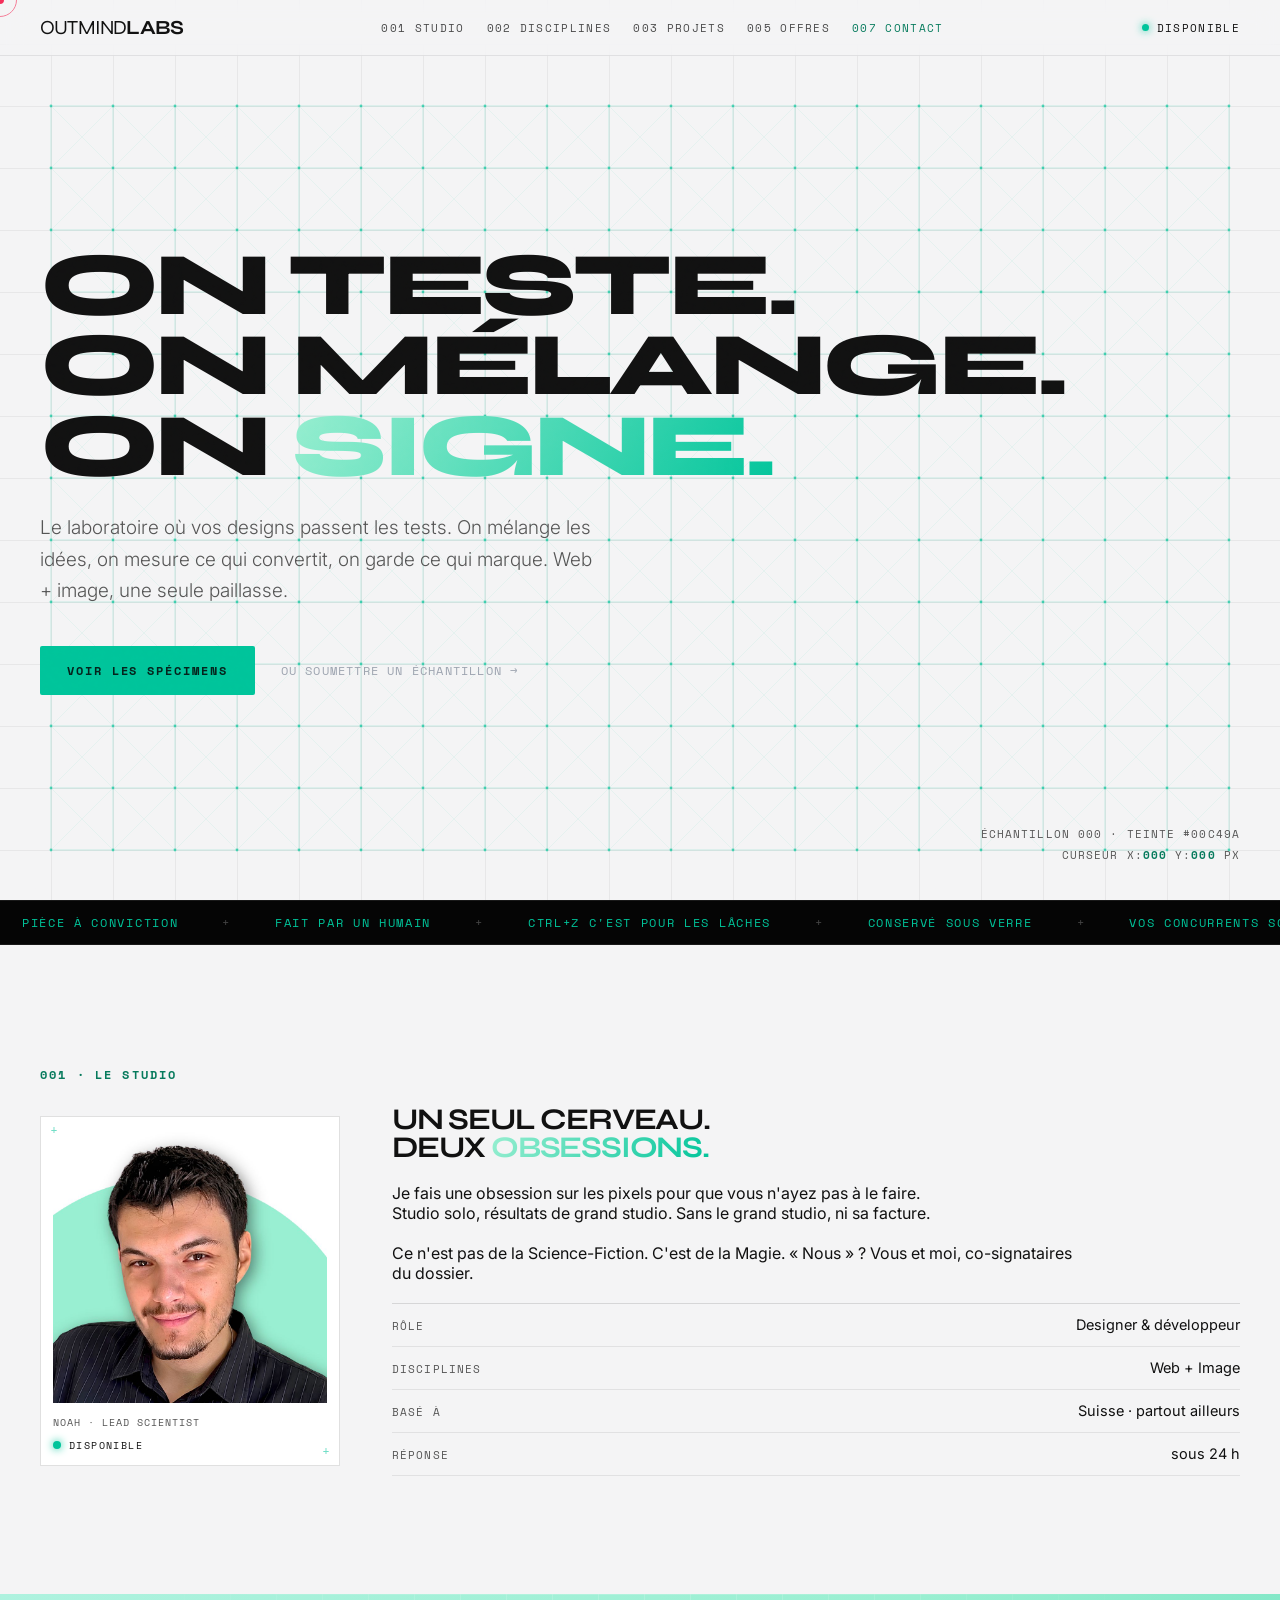
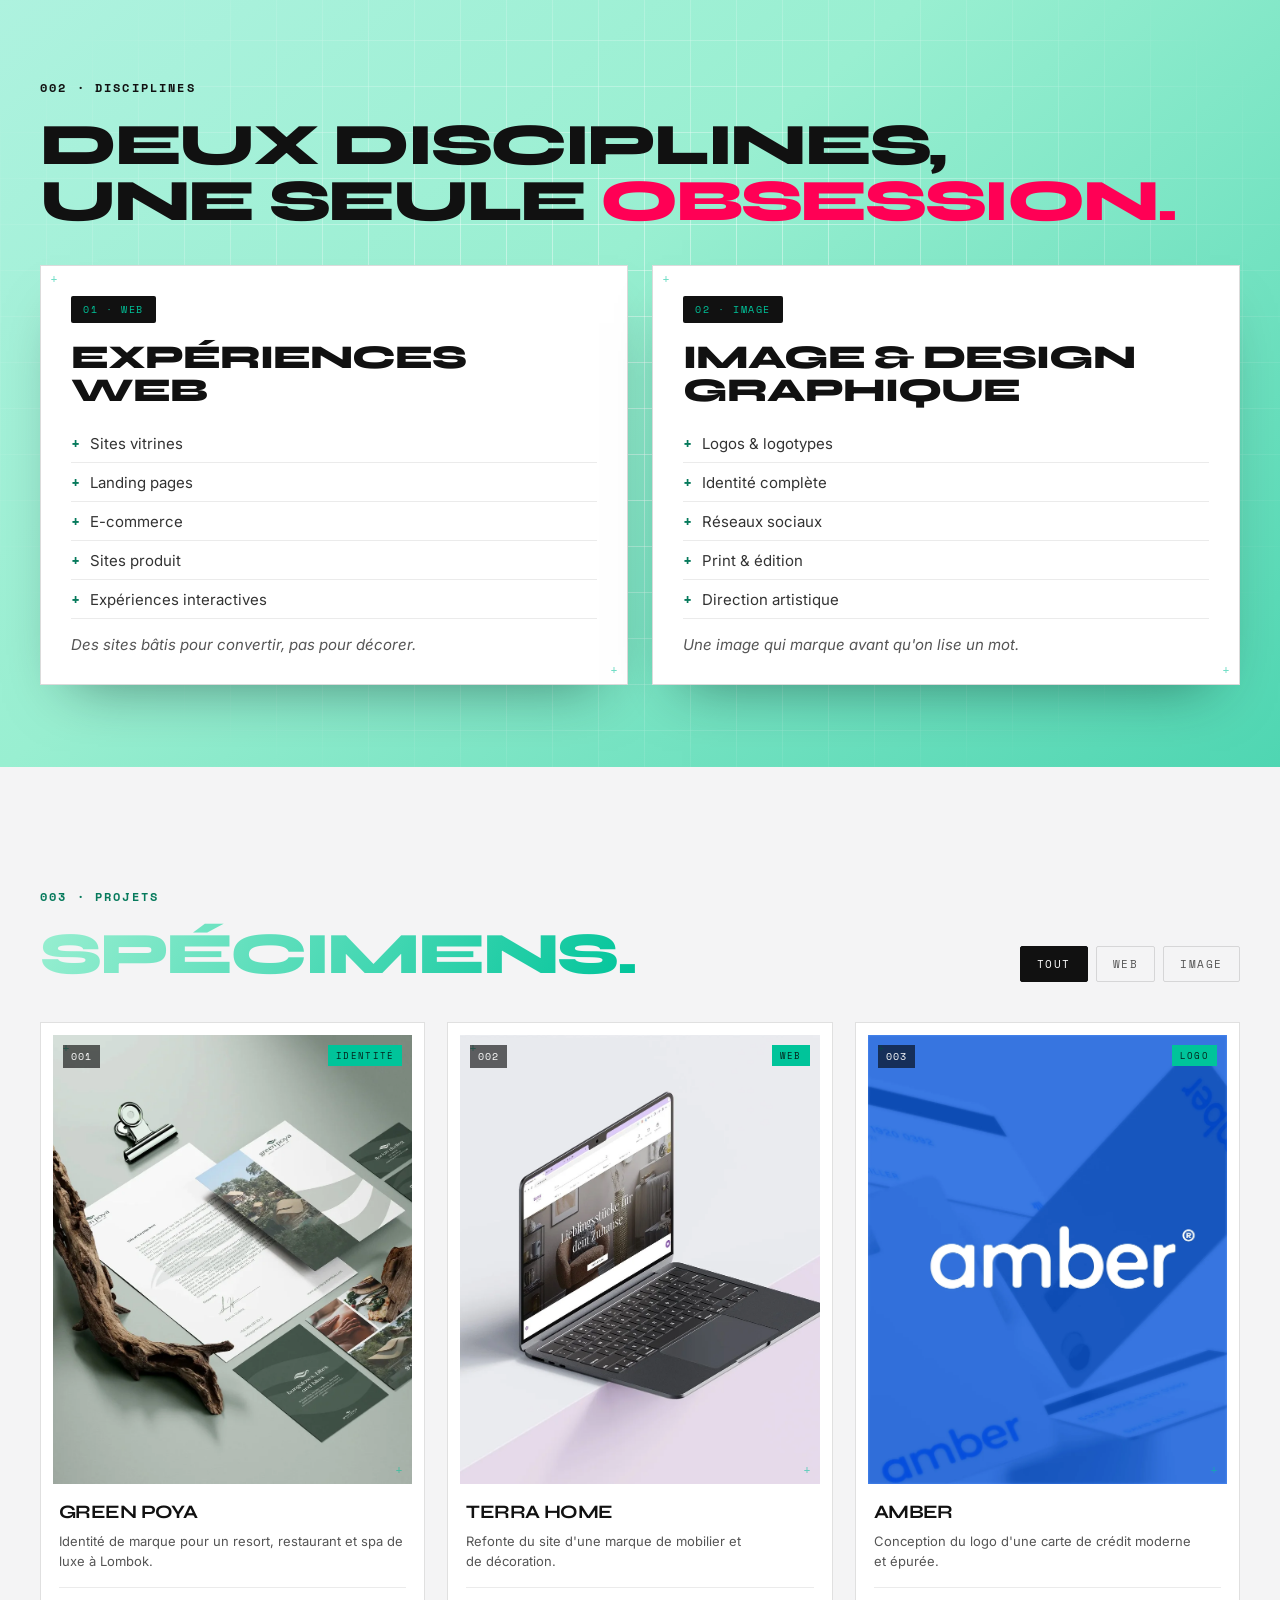
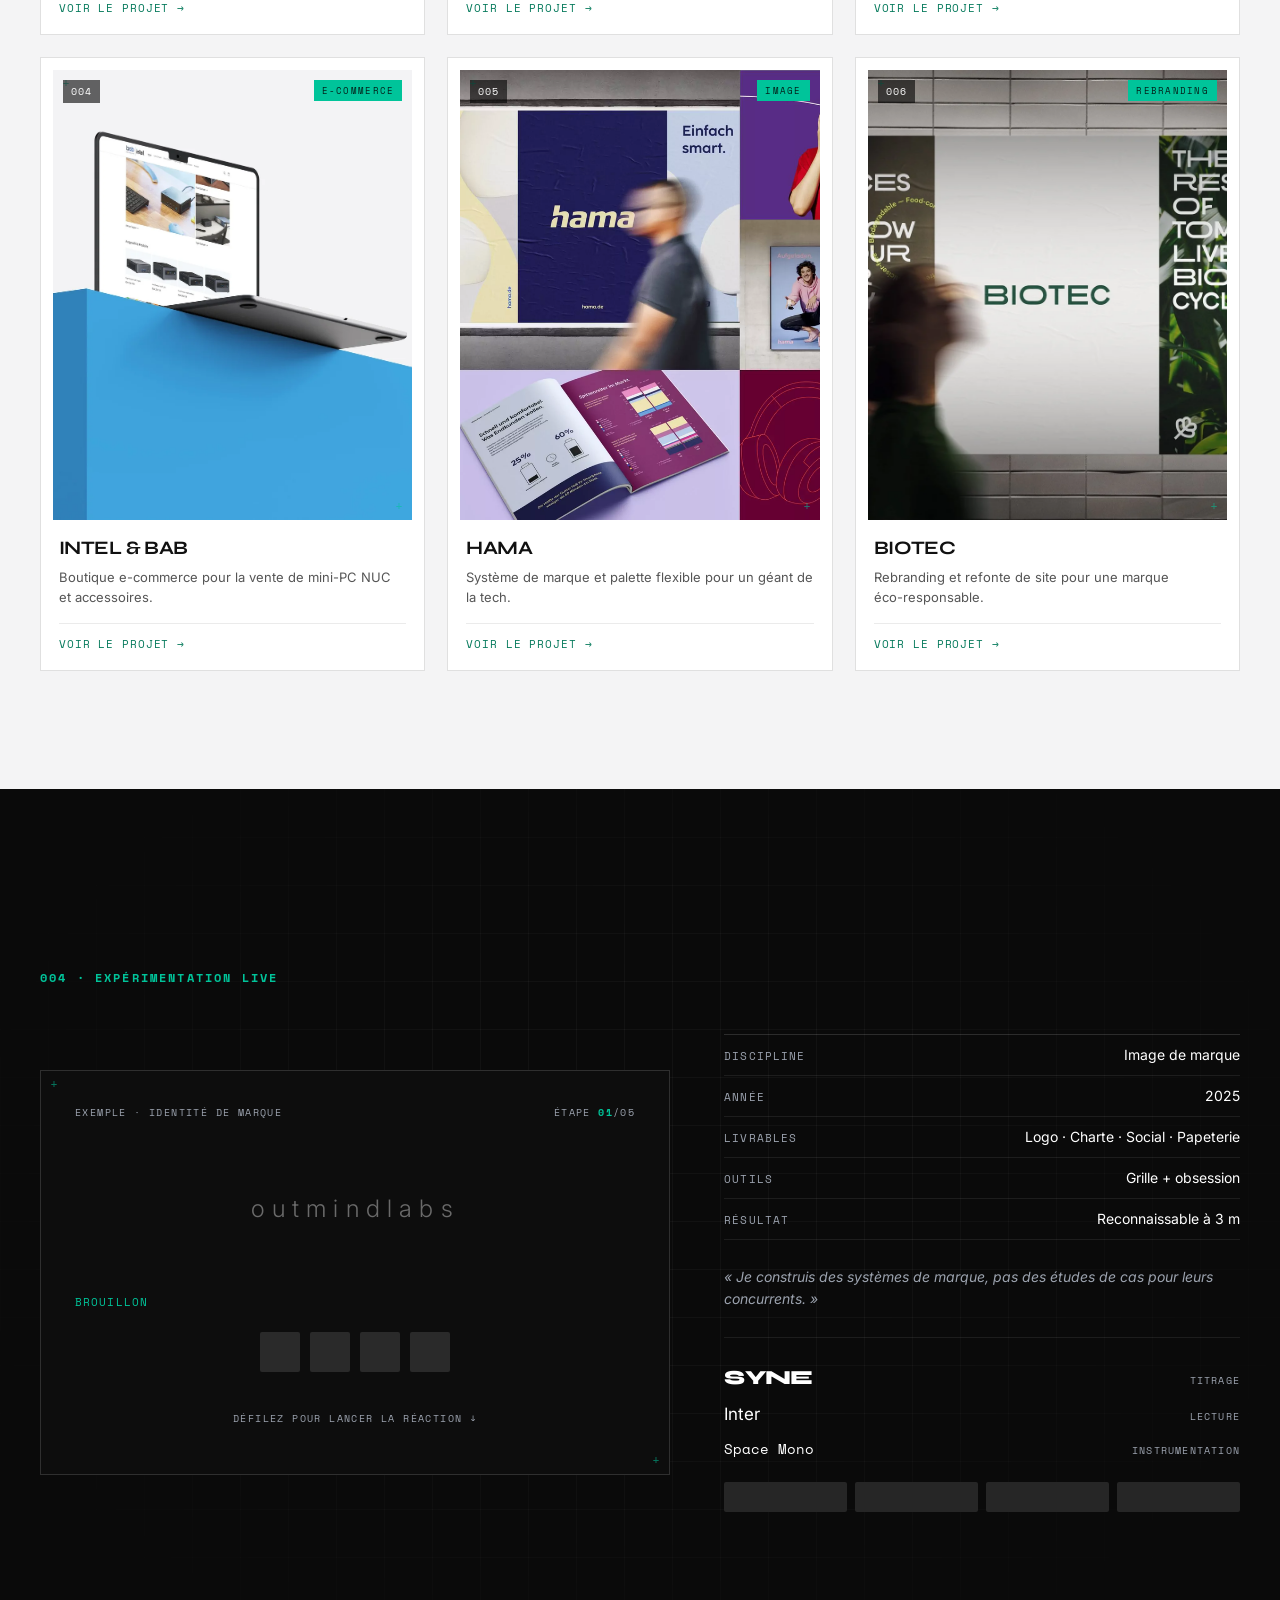
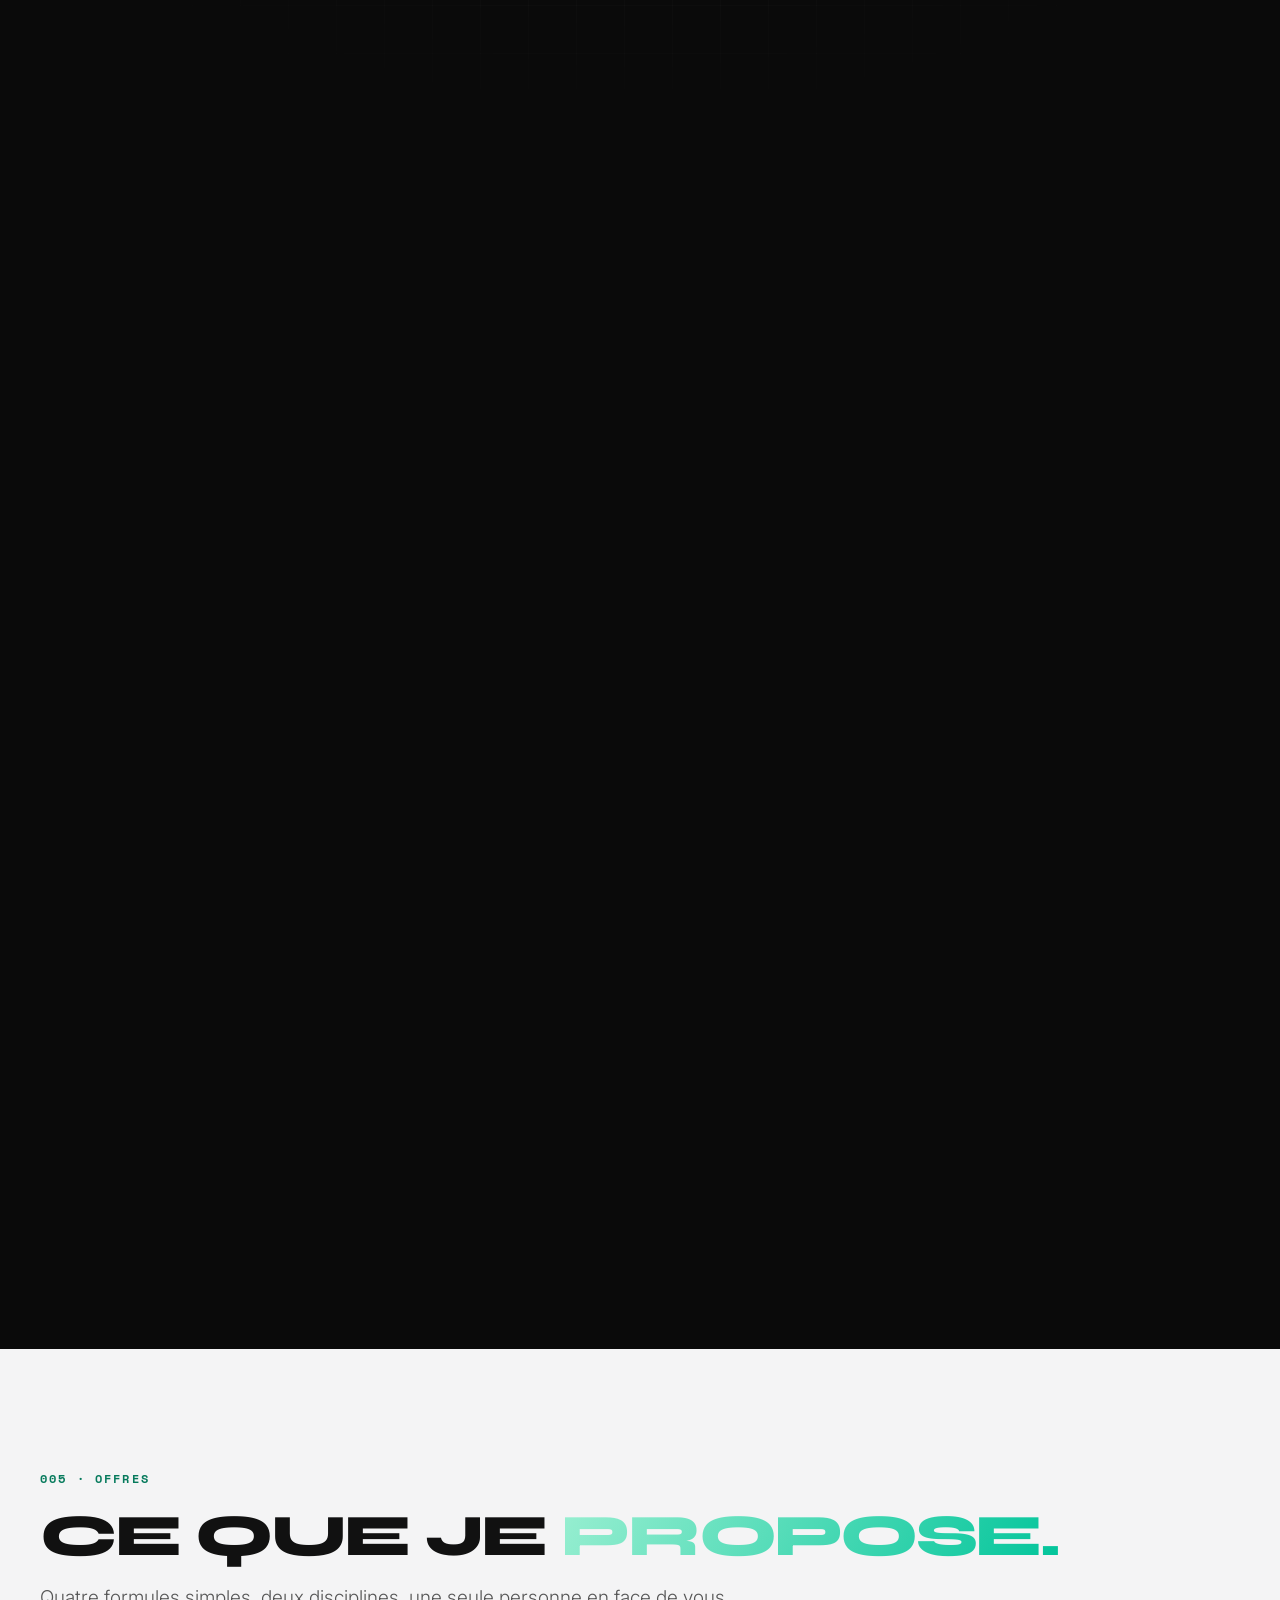
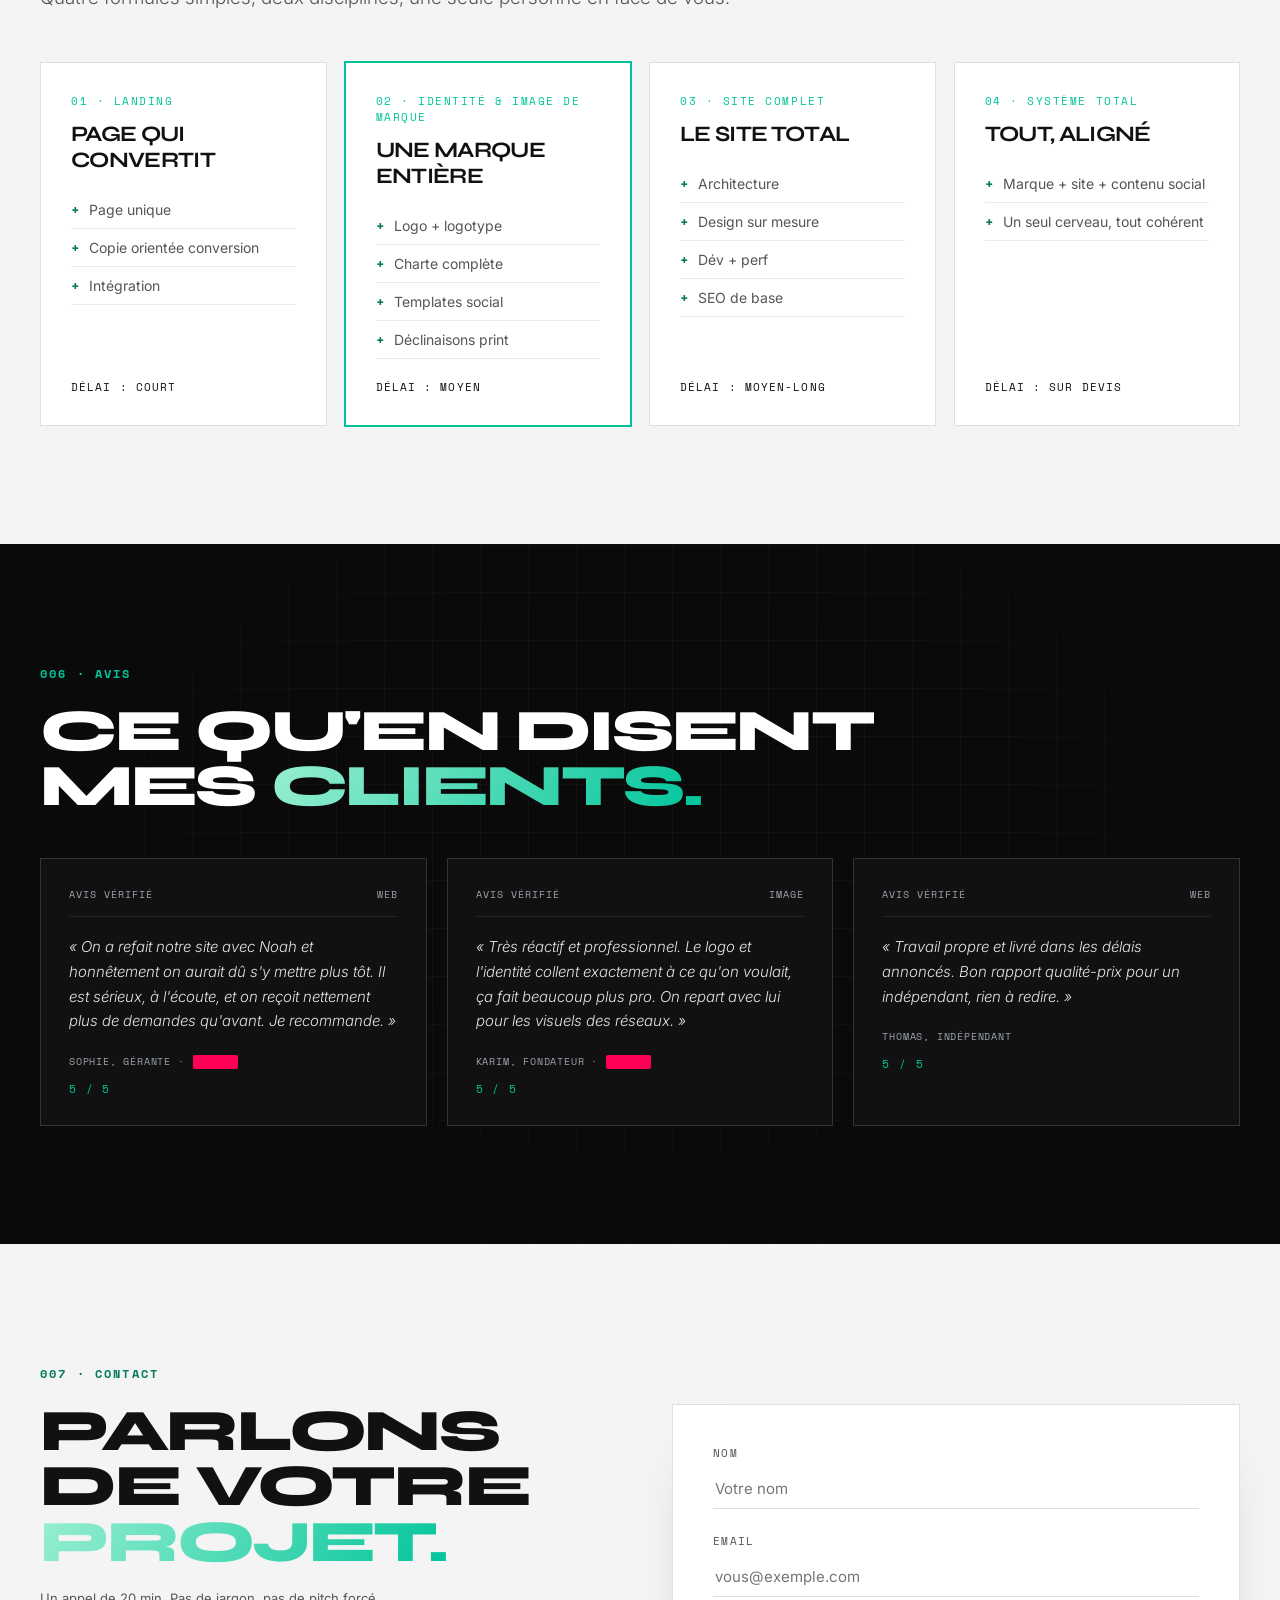
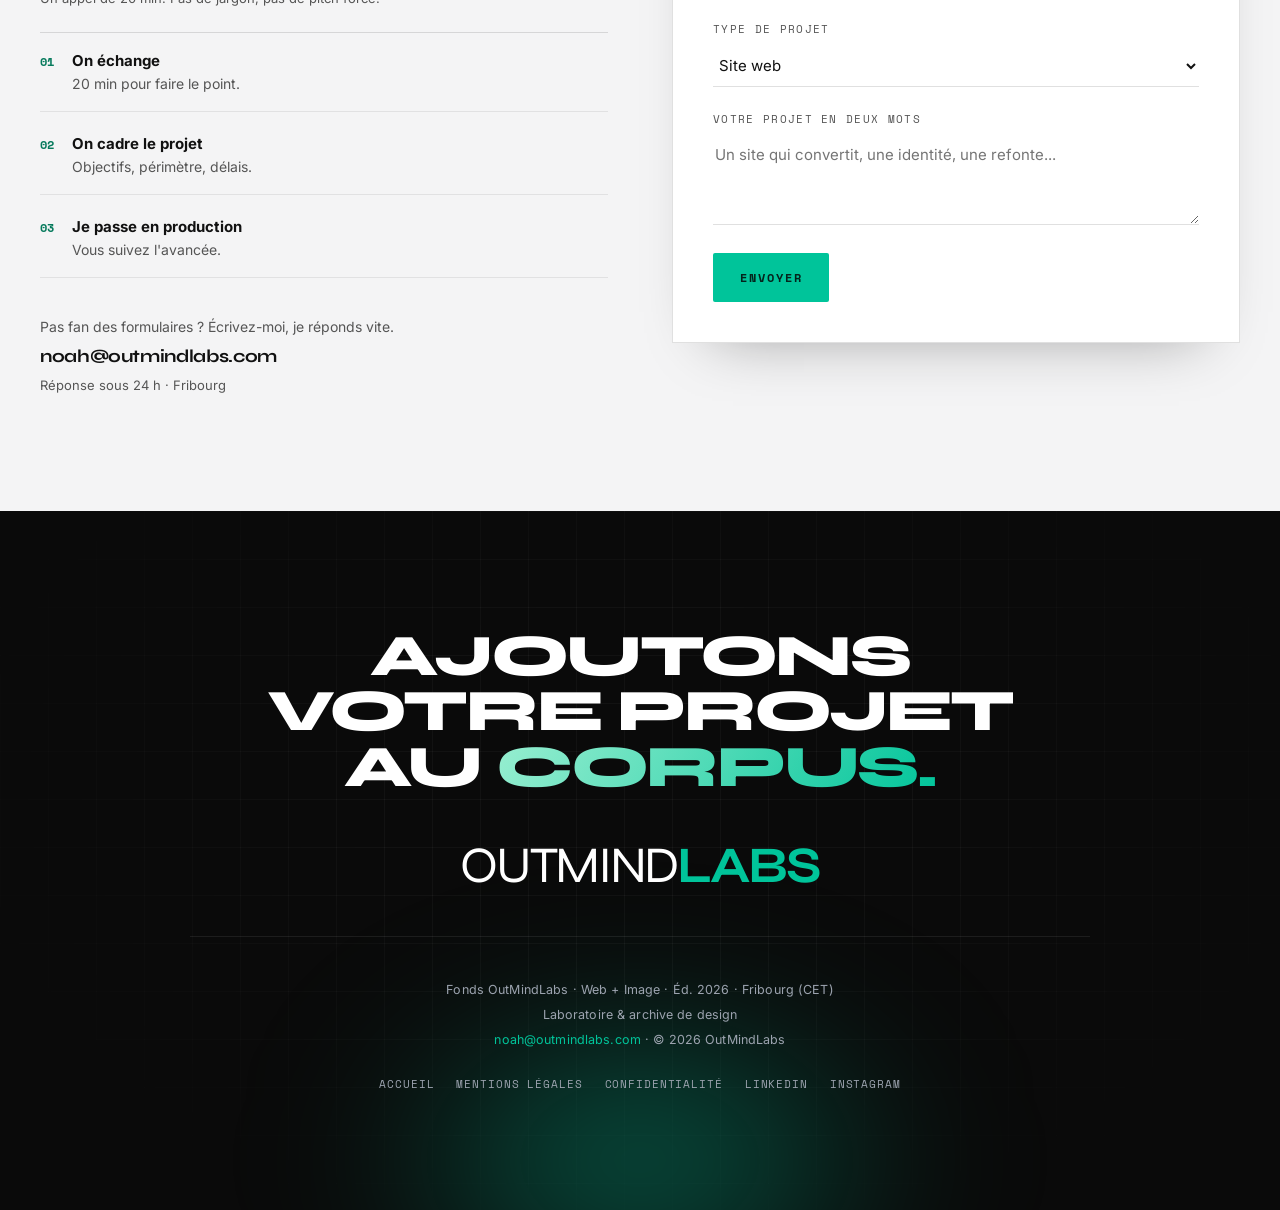
==== index.html @ 1e259574 "Copy tweaks: expandable disciplines, Lead Scientist, worldwide - Studio intro: line break before 'St" ====
<!DOCTYPE html>
<html lang="fr">
<head>
  <meta charset="UTF-8">
  <meta name="viewport" content="width=device-width, initial-scale=1.0">
  <title>OutMindLabs · Laboratoire &amp; Archive de Design</title>
  <meta name="description" content="OutMindLabs, laboratoire et archive de design. Un conservateur, deux disciplines : le web qui rapporte, l'image qui marque.">
  <link rel="icon" type="image/png" href="img/favicon.png">
  <link rel="stylesheet" href="css/style.css">
</head>
<body>

<div id="cur-dot"></div>
<div id="cur-ring"></div>

<!-- ═══ NAV ═══ -->
<nav class="nav nav--light" id="nav">
  <a href="#vitrine" class="nav-brand"><span>OUTMIND</span><b>LABS</b></a>
  <div class="nav-menu" id="navMenu">
    <a href="#conservateur">001 Studio</a>
    <a href="#classification">002 Disciplines</a>
    <a href="#collection">003 Projets</a>
    <a href="#prelevements">005 Offres</a>
    <a href="#demande">007 Contact</a>
  </div>
  <span class="nav-status"><span class="led"></span>Disponible</span>
  <button class="nav-toggle" id="navToggle" aria-label="Menu">Index</button>
</nav>

<!-- ═══ 000 · LA PAILLASSE / HERO ═══ -->
<header class="hero" id="vitrine" data-nav="light">
  <canvas id="mesh"></canvas>

  <div class="hero-inner">
    <h1 class="h-xl">
      <span class="line">ON TESTE.</span>
      <span class="line">ON MÉLANGE.</span>
      <span class="line">ON <span class="tg">SIGNE.</span></span>
    </h1>

    <p class="lead hero-sub">
      Le laboratoire où vos designs passent les tests. On mélange les idées, on mesure
      ce qui convertit, on garde ce qui marque. Web + image, une seule paillasse.
    </p>

    <div class="hero-cta">
      <a href="#collection" class="btn btn-solid">Voir les spécimens</a>
      <a href="#demande" class="link-ghost">ou soumettre un échantillon →</a>
    </div>
  </div>

  <div class="hero-readout" id="readout">
    ÉCHANTILLON 000 · TEINTE #00C49A<br>
    CURSEUR X:<b id="curx">000</b> Y:<b id="cury">000</b> PX
  </div>
</header>

<!-- ═══ SCELLÉ · label tape ═══ -->
<div class="scelle" data-nav="dark" aria-hidden="true">
  <div class="scelle-track" id="scelle">
    <!-- filled by JS (duplicated for seamless loop) -->
  </div>
</div>

<!-- ═══ 001 · LE CONSERVATEUR ═══ -->
<section class="section section--light" id="conservateur" data-nav="light">
  <div class="wrap">
    <span class="module reveal">001 · LE STUDIO</span>
    <div class="cons-grid">
      <div class="cons-photo corner reveal">
        <img loading="lazy" decoding="async" src="img/photo.jpg" onerror="this.onerror=null;this.src='https://media.licdn.com/dms/image/v2/D4E03AQHVdThLe8L96Q/profile-displayphoto-crop_800_800/B4EZ7VRCd4KAAI-/0/1781694475133?e=1784160000&v=beta&t=P5pzf5wjZxPUCnUIua4cOZd3Tu4Jrk9XcfYfxWUAHPQ'" alt="Noah, conservateur">
        <div class="cap">
          <span class="mono">Noah · Lead Scientist</span>
          <span class="status"><span class="led"></span>Disponible</span>
        </div>
      </div>
      <div class="cons-body reveal">
        <h2 class="h-md" style="margin-bottom:22px;">Un seul cerveau.<br>Deux <span class="tg">obsessions.</span></h2>
        <p>Je fais une obsession sur les pixels pour que vous n'ayez pas à le faire.<br>Studio solo, résultats de grand studio. Sans le grand studio, ni sa facture.</p>
        <p>Ce n'est pas de la Science-Fiction. C'est de la Magie. « Nous » ? Vous et moi, co-signataires du dossier.</p>
        <ul class="field-list">
          <li><span>Rôle</span><span>Designer &amp; développeur</span></li>
          <li><span>Disciplines</span><span>Web + Image</span></li>
          <li><span>Basé à</span><span>Suisse · partout ailleurs</span></li>
          <li><span>Réponse</span><span>sous 24 h</span></li>
        </ul>
      </div>
    </div>
  </div>
</section>

<!-- ═══ 002 · CLASSIFICATION ═══ -->
<section class="section section--mint" id="classification" data-nav="mint">
  <div class="wrap">
    <div class="class-head reveal">
      <span class="module">002 · DISCIPLINES</span>
      <h2 class="h-lg">Deux disciplines,<br>une seule <span class="hp">obsession.</span></h2>
    </div>
    <div class="class-grid reveal">
      <div class="discipline corner">
        <span class="tag">01 · Web</span>
        <h3>Expériences Web</h3>
        <ul class="taxo">
          <li><details><summary>Sites vitrines</summary><p>Un site clair qui présente votre activité et inspire confiance.</p></details></li>
          <li><details><summary>Landing pages</summary><p>Une page unique, pensée pour une offre et une seule action.</p></details></li>
          <li><details><summary>E-commerce</summary><p>Une boutique simple à gérer, faite pour vendre.</p></details></li>
          <li><details><summary>Sites produit</summary><p>Une page qui met un produit en valeur et donne envie.</p></details></li>
          <li><details><summary>Expériences interactives</summary><p>Des animations qui rendent le site vivant et mémorable.</p></details></li>
        </ul>
        <p class="one">Des sites bâtis pour convertir, pas pour décorer.</p>
      </div>
      <div class="discipline corner">
        <span class="tag">02 · Image</span>
        <h3>Image &amp; Design Graphique</h3>
        <ul class="taxo">
          <li><details><summary>Logos &amp; logotypes</summary><p>Un logo simple et mémorable, décliné partout.</p></details></li>
          <li><details><summary>Identité complète</summary><p>Couleurs, typographies et règles pour une marque cohérente.</p></details></li>
          <li><details><summary>Réseaux sociaux</summary><p>Des visuels prêts à publier, fidèles à votre image.</p></details></li>
          <li><details><summary>Print &amp; édition</summary><p>Cartes, brochures et supports imprimés soignés.</p></details></li>
          <li><details><summary>Direction artistique</summary><p>Une direction visuelle claire pour guider tous vos projets.</p></details></li>
        </ul>
        <p class="one">Une image qui marque avant qu'on lise un mot.</p>
      </div>
    </div>
  </div>
</section>

<!-- ═══ 003 · LA COLLECTION ═══ -->
<section class="section section--light" id="collection" data-nav="light">
  <div class="wrap">
    <div class="coll-top">
      <div class="reveal">
        <span class="module">003 · PROJETS</span>
        <h2 class="h-lg"><span class="tg">Spécimens.</span></h2>
      </div>
      <div class="filters reveal" id="filters">
        <button class="filter active" data-filter="all">Tout</button>
        <button class="filter" data-filter="web">Web</button>
        <button class="filter" data-filter="image">Image</button>
      </div>
    </div>

    <div class="spec-grid" id="specGrid">
      <article class="spec reveal" data-discipline="image">
        <a class="spec-link" href="projet/green-poya.html">
          <div class="spec-img corner">
            <img loading="lazy" decoding="async" src="img/projects/green-poya/5.webp" alt="Green Poya">
            <span class="spec-idx">001</span><span class="spec-tag">Identité</span>
          </div>
          <div class="spec-body">
            <h3>Green Poya</h3>
            <p class="spec-find">Identité de marque pour un resort, restaurant et spa de luxe à Lombok.</p>
            <div class="spec-more">Voir le projet →</div>
          </div>
        </a>
      </article>

      <article class="spec reveal" data-discipline="web">
        <a class="spec-link" href="projet/terra-home.html">
          <div class="spec-img corner">
            <img loading="lazy" decoding="async" src="img/projects/terra-home/1.webp" alt="Terra Home & Living">
            <span class="spec-idx">002</span><span class="spec-tag">Web</span>
          </div>
          <div class="spec-body">
            <h3>Terra Home</h3>
            <p class="spec-find">Refonte du site d'une marque de mobilier et de décoration.</p>
            <div class="spec-more">Voir le projet →</div>
          </div>
        </a>
      </article>

      <article class="spec reveal" data-discipline="image">
        <a class="spec-link" href="projet/amber.html">
          <div class="spec-img corner">
            <img loading="lazy" decoding="async" src="img/projects/amber/1.webp" alt="Amber">
            <span class="spec-idx">003</span><span class="spec-tag">Logo</span>
          </div>
          <div class="spec-body">
            <h3>Amber</h3>
            <p class="spec-find">Conception du logo d'une carte de crédit moderne et épurée.</p>
            <div class="spec-more">Voir le projet →</div>
          </div>
        </a>
      </article>

      <article class="spec reveal" data-discipline="web">
        <a class="spec-link" href="projet/intel.html">
          <div class="spec-img corner">
            <img loading="lazy" decoding="async" src="img/projects/intel/1.webp" alt="Intel & BAB Distribution">
            <span class="spec-idx">004</span><span class="spec-tag">E-commerce</span>
          </div>
          <div class="spec-body">
            <h3>Intel & BAB</h3>
            <p class="spec-find">Boutique e-commerce pour la vente de mini-PC NUC et accessoires.</p>
            <div class="spec-more">Voir le projet →</div>
          </div>
        </a>
      </article>

      <article class="spec reveal" data-discipline="image">
        <a class="spec-link" href="projet/hama.html">
          <div class="spec-img corner">
            <img loading="lazy" decoding="async" src="img/projects/hama/1.webp" alt="Hama">
            <span class="spec-idx">005</span><span class="spec-tag">Image</span>
          </div>
          <div class="spec-body">
            <h3>Hama</h3>
            <p class="spec-find">Système de marque et palette flexible pour un géant de la tech.</p>
            <div class="spec-more">Voir le projet →</div>
          </div>
        </a>
      </article>

      <article class="spec reveal" data-discipline="both">
        <a class="spec-link" href="projet/biotec.html">
          <div class="spec-img corner">
            <img loading="lazy" decoding="async" src="img/projects/biotec/1.webp" alt="Biotec">
            <span class="spec-idx">006</span><span class="spec-tag">Rebranding</span>
          </div>
          <div class="spec-body">
            <h3>Biotec</h3>
            <p class="spec-find">Rebranding et refonte de site pour une marque éco-responsable.</p>
            <div class="spec-more">Voir le projet →</div>
          </div>
        </a>
      </article>
    </div>
  </div>
</section>

<!-- ═══ 004 · FICHE TECHNIQUE ═══ -->
<section class="section section--dark fiche" id="fiche" data-nav="dark">
 <div class="fiche-scroll" id="ficheScroll">
  <div class="fiche-sticky">
   <div class="wrap">
    <span class="module">004 · EXPÉRIMENTATION LIVE</span>
    <div class="fiche-grid" data-step="0">
      <div class="reaction corner" id="reaction">
        <div class="rtop">
          <span class="rlabel">Exemple · identité de marque</span>
          <span class="rprog">Étape <b id="rstep">01</b>/05</span>
        </div>
        <div class="reaction-stage">
          <div class="grid-underlay" aria-hidden="true"></div>
          <div class="r-word"><span class="wa">OUTMIND</span><span class="wb">LABS</span></div>
        </div>
        <div class="r-stamp" aria-hidden="true">SIGNÉ</div>
        <div class="rlogline" id="rlog">Brouillon</div>
        <div class="swatches">
          <span class="sw" style="--sw:#00c49a"></span>
          <span class="sw" style="--sw:#99EFD1"></span>
          <span class="sw" style="--sw:#111111"></span>
          <span class="sw" style="--sw:#ff0055"></span>
        </div>
        <div class="rfoot">
          <span class="rhint">défilez pour lancer la réaction ↓</span>
          <button class="btn btn-outline" id="reactBtn">Relancer la réaction</button>
        </div>
      </div>

      <div class="fiche-meta">
        <ul class="metatable">
          <li><span>Discipline</span><span>Image de marque</span></li>
          <li><span>Année</span><span>2025</span></li>
          <li><span>Livrables</span><span>Logo · Charte · Social · Papeterie</span></li>
          <li><span>Outils</span><span>Grille + obsession</span></li>
          <li><span>Résultat</span><span>Reconnaissable à 3 m</span></li>
        </ul>
        <p class="fiche-note">« Je construis des systèmes de marque, pas des études de cas pour leurs concurrents. »</p>
        <div class="typekit">
          <div class="row"><span class="name k1">Syne</span><span class="tag">Titrage</span></div>
          <div class="row"><span class="name k2">Inter</span><span class="tag">Lecture</span></div>
          <div class="row"><span class="name k3">Space Mono</span><span class="tag">Instrumentation</span></div>
          <div class="palette">
            <span class="chip" style="--cc:#00c49a;--ct:#04231c">#00C49A</span>
            <span class="chip" style="--cc:#99EFD1;--ct:#04231c">#99EFD1</span>
            <span class="chip" style="--cc:#111;--ct:#fff">#111111</span>
            <span class="chip" style="--cc:#ff0055;--ct:#fff">#FF0055</span>
          </div>
        </div>
      </div>
    </div>
   </div>
  </div>
 </div>
</section>

<!-- ═══ 005 · PRÉLÈVEMENTS ═══ -->
<section class="section section--light" id="prelevements" data-nav="light">
  <div class="wrap">
    <div class="assay-intro reveal">
      <span class="module">005 · OFFRES</span>
      <h2 class="h-lg">Ce que je <span class="tg">propose.</span></h2>
      <p class="lead" style="margin-top:18px;">Quatre formules simples, deux disciplines, une seule personne en face de vous.</p>
    </div>
    <div class="assay-grid">
      <div class="assay reveal">
        <span class="code">01 · Landing</span>
        <h3>Page qui convertit</h3>
        <ul>
          <li>Page unique</li>
          <li>Copie orientée conversion</li>
          <li>Intégration</li>
        </ul>
        <span class="delai">Délai : court</span>
      </div>
      <div class="assay feature reveal">
        <span class="code">02 · Identité &amp; Image de Marque</span>
        <h3>Une marque entière</h3>
        <ul>
          <li>Logo + logotype</li>
          <li>Charte complète</li>
          <li>Templates social</li>
          <li>Déclinaisons print</li>
        </ul>
        <span class="delai">Délai : moyen</span>
      </div>
      <div class="assay reveal">
        <span class="code">03 · Site Complet</span>
        <h3>Le site total</h3>
        <ul>
          <li>Architecture</li>
          <li>Design sur mesure</li>
          <li>Dév + perf</li>
          <li>SEO de base</li>
        </ul>
        <span class="delai">Délai : moyen-long</span>
      </div>
      <div class="assay reveal">
        <span class="code">04 · Système Total</span>
        <h3>Tout, aligné</h3>
        <ul>
          <li>Marque + site + contenu social</li>
          <li>Un seul cerveau, tout cohérent</li>
        </ul>
        <span class="delai">Délai : sur devis</span>
      </div>
    </div>
  </div>
</section>

<!-- ═══ 006 · RAPPORTS ═══ -->
<section class="section section--dark" id="rapports" data-nav="dark">
  <div class="wrap">
    <span class="module reveal">006 · AVIS</span>
    <h2 class="h-lg reveal" style="color:#fff;margin-bottom:44px;">Ce qu'en disent<br>mes <span class="tg">clients.</span></h2>
    <div class="rap-grid">
      <div class="rap reveal">
        <div class="rhead"><span>Avis vérifié</span><span>Web</span></div>
        <p class="quote">« On a refait notre site avec Noah et honnêtement on aurait dû s'y mettre plus tôt. Il est sérieux, à l'écoute, et on reçoit nettement plus de demandes qu'avant. Je recommande. »</p>
        <div class="attrib">Sophie, gérante · <span class="redact" aria-label="rédigé">█████</span></div>
        <div class="reading">5 / 5</div>
      </div>
      <div class="rap reveal">
        <div class="rhead"><span>Avis vérifié</span><span>Image</span></div>
        <p class="quote">« Très réactif et professionnel. Le logo et l'identité collent exactement à ce qu'on voulait, ça fait beaucoup plus pro. On repart avec lui pour les visuels des réseaux. »</p>
        <div class="attrib">Karim, fondateur · <span class="redact" aria-label="rédigé">█████</span></div>
        <div class="reading">5 / 5</div>
      </div>
      <div class="rap reveal">
        <div class="rhead"><span>Avis vérifié</span><span>Web</span></div>
        <p class="quote">« Travail propre et livré dans les délais annoncés. Bon rapport qualité-prix pour un indépendant, rien à redire. »</p>
        <div class="attrib">Thomas, indépendant</div>
        <div class="reading">5 / 5</div>
      </div>
    </div>
  </div>
</section>

<!-- ═══ 007 · DEMANDE D'ACCÈS ═══ -->
<section class="section section--light" id="demande" data-nav="light">
  <div class="wrap">
    <span class="module reveal">007 · CONTACT</span>
    <div class="acc-grid">
      <!-- Left: the pitch + how it works + direct contact -->
      <div class="acc-info reveal">
        <h2 class="h-lg">Parlons de votre <span class="tg">projet.</span></h2>
        <p class="acc-note">Un appel de 20 min. Pas de jargon, pas de pitch forcé.</p>
        <div class="acc-steps">
          <div class="acc-step"><span class="n">01</span><div><b>On échange</b><span>20 min pour faire le point.</span></div></div>
          <div class="acc-step"><span class="n">02</span><div><b>On cadre le projet</b><span>Objectifs, périmètre, délais.</span></div></div>
          <div class="acc-step"><span class="n">03</span><div><b>Je passe en production</b><span>Vous suivez l'avancée.</span></div></div>
        </div>
        <div class="acc-direct">
          <p>Pas fan des formulaires ? Écrivez-moi, je réponds vite.</p>
          <a href="mailto:noah@outmindlabs.com">noah@outmindlabs.com</a>
          <div class="mono">Réponse sous 24 h · Fribourg</div>
        </div>
      </div>

      <!-- Right: the form -->
      <div class="acc-form reveal" id="formWrap">
        <form id="accForm" novalidate>
          <input type="hidden" name="access_key" value="c6e4d440-4518-4df8-a43c-ace8539ee20b">
          <input type="hidden" name="subject" value="Nouveau message via outmindlabs.com">
          <input type="hidden" name="from_name" value="OutMindLabs">
          <input type="checkbox" name="botcheck" tabindex="-1" autocomplete="off" style="display:none !important;position:absolute;left:-9999px">
          <div class="form-row">
            <label for="f-nom">Nom</label>
            <input type="text" id="f-nom" name="nom" placeholder="Votre nom" required>
          </div>
          <div class="form-row">
            <label for="f-email">Email</label>
            <input type="email" id="f-email" name="email" placeholder="vous@exemple.com" required>
          </div>
          <div class="form-row">
            <label for="f-disc">Type de projet</label>
            <select id="f-disc" name="discipline">
              <option>Site web</option>
              <option>Identité &amp; design graphique</option>
              <option>Les deux</option>
            </select>
          </div>
          <div class="form-row">
            <label for="f-goal">Votre projet en deux mots</label>
            <textarea id="f-goal" name="objectif" placeholder="Un site qui convertit, une identité, une refonte..."></textarea>
          </div>
          <button type="submit" class="btn btn-solid">Envoyer</button>
        </form>
      </div>
    </div>
  </div>
</section>

<!-- ═══ 008 · CLÔTURE / FOOTER ═══ -->
<footer class="section section--dark cloture" id="cloture" data-nav="dark">
  <div class="cloture-glow"></div>
  <div class="wrap">
    <h2 class="h-lg reveal">Ajoutons votre projet<br>au <span class="tg">corpus.</span></h2>
    <div class="bigmark reveal"><span>OUTMIND</span><b>LABS</b></div>
    <div class="foot-hair"></div>
    <p class="colophon reveal">
      Fonds OutMindLabs · Web + Image · Éd. 2026 · Fribourg (CET)<br>
      Laboratoire &amp; archive de design<br>
      <a href="mailto:noah@outmindlabs.com">noah@outmindlabs.com</a> · © 2026 OutMindLabs
    </p>
    <nav class="foot-nav reveal">
      <a href="#vitrine">Accueil</a>
      <a href="legal/mentions-legales.html">Mentions légales</a>
      <a href="legal/confidentialite.html">Confidentialité</a>
      <a href="https://www.linkedin.com/in/noahthevoz" target="_blank" rel="noopener">LinkedIn</a>
      <a href="https://www.instagram.com/outmindlabs" target="_blank" rel="noopener">Instagram</a>
    </nav>
  </div>
</footer>

<script src="js/main.js"></script>
</body>
</html>
---- css/style.css ----
@import url('https://fonts.googleapis.com/css2?family=Syne:wght@400;700;800&family=Inter:wght@300;400;500;600&family=Space+Mono:wght@400;700&display=swap');

/* ═══════════════════════════════════════════════════════════
   OUTMINDLABS — L'ARCHIVE
   A specimen archive. Black/white/grey base · mint signature ·
   pink used in exactly one place (redaction). Mono = data only.
   ═══════════════════════════════════════════════════════════ */

*, *::before, *::after { box-sizing: border-box; margin: 0; padding: 0; }

:root {
  --accent:       #00c49a;
  --accent-light: #99EFD1;
  --accent-ink:   #067a5c;   /* readable mint for labels on cream (AA) */
  --pink:         #ff0055;   /* redaction only */

  --cream:   #f4f4f5;
  --ink:     #111111;
  --muted:   #555555;
  --dim:     #9ca3af;

  --void:    #0a0a0a;
  --panel:   #111111;
  --panel-2: #161616;

  --line-light: rgba(0,0,0,0.12);
  --hair-light: rgba(0,0,0,0.08);
  --line-dark:  rgba(255,255,255,0.14);
  --hair-dark:  rgba(255,255,255,0.08);

  --font-display: 'Syne', sans-serif;
  --font-body:    'Inter', sans-serif;
  --font-mono:    'Space Mono', monospace;

  --ease:    cubic-bezier(0.25, 0.46, 0.45, 0.94);
  --ease-io: cubic-bezier(0.16, 1, 0.3, 1);
}

/* overflow-x: clip (not hidden) — hidden creates a scroll container that
   breaks position: sticky in the fiche section */
html { scroll-behavior: smooth; overflow-x: clip; }

body {
  font-family: var(--font-body);
  background: var(--void);
  color: var(--ink);
  overflow-x: clip;
  -webkit-font-smoothing: antialiased;
}

/* Global grain */
body::after {
  content: '';
  position: fixed; inset: 0;
  background-image: url("data:image/svg+xml,%3Csvg viewBox='0 0 200 200' xmlns='http://www.w3.org/2000/svg'%3E%3Cfilter id='n'%3E%3CfeTurbulence type='fractalNoise' baseFrequency='0.8' numOctaves='3' stitchTiles='stitch'/%3E%3C/filter%3E%3Crect width='100%25' height='100%25' filter='url(%23n)' opacity='0.04'/%3E%3C/svg%3E");
  pointer-events: none; z-index: 9990; mix-blend-mode: overlay;
}

::selection { background: var(--accent); color: #000; }

::-webkit-scrollbar { width: 6px; }
::-webkit-scrollbar-track { background: #0a0a0a; }
::-webkit-scrollbar-thumb { background: #222; border-radius: 10px; }
::-webkit-scrollbar-thumb:hover { background: var(--accent); }

a { text-decoration: none; color: inherit; }
img { display: block; max-width: 100%; }
button { font: inherit; cursor: pointer; }

/* Keyboard focus — visible everywhere; dark ink on light/mint, mint on dark */
:focus-visible { outline: 2px solid var(--accent); outline-offset: 3px; border-radius: 1px; }
.section--light :focus-visible,
.section--mint :focus-visible,
.nav--light :focus-visible { outline-color: var(--ink); }

/* ── CUSTOM CURSOR ─────────────────────────────────────── */
@media (hover: hover) and (pointer: fine) {
  body { cursor: none; }
  a, button, input, select, textarea, label, [role="button"] { cursor: none; }
}
#cur-dot, #cur-ring { position: fixed; top: 0; left: 0; pointer-events: none; border-radius: 50%; transform: translate(-50%, -50%); mix-blend-mode: difference; }
#cur-dot  { width: 8px;  height: 8px;  background: var(--accent); z-index: 10000; transition: width .3s, height .3s; }
#cur-ring { width: 34px; height: 34px; border: 1.5px solid var(--accent); opacity: .6; z-index: 9999; transition: width .3s, height .3s, opacity .3s; }
body.cur-hover #cur-dot  { width: 12px; height: 12px; }
body.cur-hover #cur-ring { width: 54px; height: 54px; opacity: .9; }
@media (hover: none), (pointer: coarse) { #cur-dot, #cur-ring { display: none; } }

/* ── TYPE PRIMITIVES ───────────────────────────────────── */
.mono {
  font-family: var(--font-mono);
  font-size: 12px;
  letter-spacing: 0.08em;
  text-transform: uppercase;
}
.module {
  font-family: var(--font-mono);
  font-size: 12px;
  font-weight: 700;
  letter-spacing: 0.18em;
  text-transform: uppercase;
  color: var(--accent);
  display: inline-block;
  margin-bottom: 22px;
}
/* mint accent fails contrast on cream — darken mono labels on light */
.section--light .module,
.assay .code,
.protocole .ptitle { color: var(--accent-ink); }
.h-xl, .h-lg, .h-md {
  font-family: var(--font-display);
  font-weight: 800;
  letter-spacing: -0.04em;
  text-transform: uppercase;
  line-height: 0.94;
}
.h-xl { font-size: clamp(44px, 7vw, 104px); line-height: 0.9; }
.h-lg { font-size: clamp(32px, 4.6vw, 60px); text-wrap: balance; }
.h-md { font-size: clamp(22px, 2.4vw, 30px); font-weight: 700; text-wrap: balance; }
.lead { font-family: var(--font-body); font-weight: 300; font-size: clamp(16px, 1.5vw, 19px); line-height: 1.65; color: var(--muted); }
/* nicer body wrapping — avoids orphans and short last lines */
p, .lead, .spec-find, .fiche-note, .rap .quote, .cons-body p { text-wrap: pretty; }
.section--dark .lead { color: var(--dim); }
.tg {
  background: linear-gradient(120deg, var(--accent-light), var(--accent));
  -webkit-background-clip: text; background-clip: text;
  -webkit-text-fill-color: transparent; color: transparent;
}
.hp { color: var(--pink); }   /* highlight where mint would vanish (on mint bg) */

/* ── SECTION SHELL ─────────────────────────────────────── */
.section { position: relative; padding: 118px 40px; }
.section--dark  { background: var(--void);  color: #fff; }
.section--light { background: var(--cream); color: var(--ink); }
.section--mint  { background: linear-gradient(140deg, #aef2df 0%, #99EFD1 42%, #4fd6b2 100%); color: var(--ink); }
.section--mint::before {
  content: ''; position: absolute; inset: 0; z-index: 0; pointer-events: none;
  background-image:
    linear-gradient(rgba(255,255,255,0.4) 1px, transparent 1px),
    linear-gradient(90deg, rgba(255,255,255,0.4) 1px, transparent 1px);
  background-size: 46px 46px;
  -webkit-mask-image: radial-gradient(ellipse at 50% 45%, #000 25%, transparent 82%);
  mask-image: radial-gradient(ellipse at 50% 45%, #000 25%, transparent 82%);
}
.section--mint > .wrap { position: relative; z-index: 1; }
.wrap { max-width: 1440px; margin: 0 auto; position: relative; }

/* blueprint grid behind dark sections */
.section--dark::before {
  content: ''; position: absolute; inset: 0; z-index: 0; pointer-events: none;
  background-image:
    linear-gradient(rgba(255,255,255,0.035) 1px, transparent 1px),
    linear-gradient(90deg, rgba(255,255,255,0.035) 1px, transparent 1px);
  background-size: 48px 48px;
  -webkit-mask-image: radial-gradient(ellipse at 50% 40%, #000 30%, transparent 82%);
  mask-image: radial-gradient(ellipse at 50% 40%, #000 30%, transparent 82%);
}
.section--dark > .wrap { z-index: 1; }

/* registration corner marks */
.corner { position: relative; }
.corner::before, .corner::after {
  content: '+'; position: absolute; font-family: var(--font-mono);
  font-size: 13px; line-height: 1; color: var(--accent); opacity: .55; pointer-events: none;
}
.corner::before { top: 7px; left: 9px; }
.corner::after  { bottom: 7px; right: 9px; }

/* ── BUTTONS ───────────────────────────────────────────── */
.btn {
  display: inline-flex; align-items: center; gap: 10px;
  font-family: var(--font-mono); font-weight: 700; font-size: 12px;
  letter-spacing: 0.16em; text-transform: uppercase;
  padding: 15px 26px; border-radius: 2px; border: 1px solid transparent;
  transition: background .3s, color .3s, border-color .3s, transform .3s;
  will-change: transform;
}
.btn-solid  { background: var(--accent); color: #04231c; }
.btn-solid:hover { background: var(--accent-light); transform: translateY(-2px); }
.btn-outline { background: transparent; color: var(--accent); border-color: var(--accent); }
.btn-outline:hover { background: var(--accent); color: #04231c; transform: translateY(-2px); }
.btn-ghost { background: transparent; color: currentColor; border-color: var(--line-dark); }
.btn-ghost:hover { border-color: var(--accent); color: var(--accent); }
.section--light .btn-ghost { border-color: var(--line-light); }
.link-ghost { font-family: var(--font-mono); font-size: 12px; letter-spacing: .1em; text-transform: uppercase; color: var(--dim); transition: color .3s; }
.link-ghost:hover { color: var(--accent); }

/* redaction — the ONLY pink */
.redact {
  display: inline-block; background: var(--pink); color: var(--pink);
  font-family: var(--font-mono); font-weight: 700; font-size: 0.78em;
  letter-spacing: 2px; padding: 1px 6px; border-radius: 2px;
  vertical-align: middle; user-select: none; overflow: hidden; white-space: nowrap;
}
.redact.glitch { color: #fff; }   /* scrambled glyphs surface only mid-glitch */

/* ═══════════════ NAV ═══════════════ */
.nav {
  position: fixed; top: 0; left: 0; right: 0; z-index: 900;
  display: flex; align-items: center; justify-content: space-between;
  padding: 15px 40px;
  border-bottom: 1px solid transparent;
  backdrop-filter: blur(14px); -webkit-backdrop-filter: blur(14px);
  transition: background .35s, color .35s, border-color .35s, padding .35s;
}
.nav--dark  { background: rgba(10,10,10,0.55); color: #fff;      border-bottom-color: var(--hair-dark); }
.nav--light { background: rgba(244,244,245,0.72); color: var(--ink); border-bottom-color: var(--hair-light); }
.nav-brand { font-family: var(--font-display); font-size: 20px; letter-spacing: -0.04em; }
.nav-brand b { font-weight: 700; }
.nav-brand span { font-weight: 400; }
.nav-menu { display: flex; align-items: center; gap: 22px; }
.nav-menu a { font-family: var(--font-mono); font-size: 11px; letter-spacing: .12em; text-transform: uppercase; opacity: .75; transition: opacity .25s, color .25s; }
.nav-menu a:hover, .nav-menu a.active { opacity: 1; color: var(--accent); }
.nav--light .nav-menu a:hover, .nav--light .nav-menu a.active { color: var(--accent-ink); }
.nav-status { display: inline-flex; align-items: center; gap: 8px; font-family: var(--font-mono); font-size: 11px; letter-spacing: .12em; text-transform: uppercase; }
.nav-status .led { width: 7px; height: 7px; border-radius: 50%; background: var(--accent); box-shadow: 0 0 8px var(--accent); }
.nav-toggle { display: none; background: none; border: 1px solid currentColor; border-radius: 2px; padding: 7px 12px; font-family: var(--font-mono); font-size: 11px; letter-spacing: .12em; text-transform: uppercase; color: inherit; }

/* ═══════════════ 000 · LA PAILLASSE (design lab bench) ═══════════════ */
.hero {
  position: relative; min-height: 100vh; overflow: hidden;
  background: #f4f4f5; color: var(--ink);
  display: flex; align-items: center;
  padding: 130px 40px 90px;
}
/* the grey graph grid is drawn inside #mesh so it stays aligned with the dots */
#mesh { position: absolute; inset: 0; width: 100%; height: 100%; z-index: 0; }
.hero-inner { position: relative; z-index: 2; max-width: 1440px; margin: 0 auto; width: 100%; }
.hero h1 { color: var(--ink); margin-bottom: 26px; }
.hero h1 .line { display: block; }
.hero .lead { color: var(--muted); }
.hero-sub { max-width: 560px; margin-bottom: 40px; }
.hero-cta { display: flex; align-items: center; gap: 26px; flex-wrap: wrap; }
.hero-readout {
  position: absolute; right: 40px; bottom: 34px; z-index: 2; text-align: right;
  font-family: var(--font-mono); font-size: 11px; letter-spacing: .1em; color: var(--muted); line-height: 1.9;
  font-variant-numeric: tabular-nums;
}
.hero-readout b { color: var(--accent-ink); font-weight: 700; }

/* ═══════════════ SCELLÉ · label tape ═══════════════ */
.scelle { background: #050505; border-top: 1px solid var(--hair-dark); border-bottom: 1px solid var(--hair-dark); overflow: hidden; padding: 13px 0; }
.scelle-track { display: flex; width: max-content; white-space: nowrap; animation: tape 42s linear infinite; }
.scelle-track span { font-family: var(--font-mono); font-size: 12px; letter-spacing: .14em; text-transform: uppercase; color: var(--accent); padding: 0 22px; }
.scelle-track .plus { color: #444; }
@keyframes tape { from { transform: translateX(0); } to { transform: translateX(-50%); } }

/* ═══════════════ 001 · LE CONSERVATEUR ═══════════════ */
.cons-grid { display: grid; grid-template-columns: 300px 1fr; gap: 52px; align-items: center; }
.cons-photo { border: 1px solid var(--line-light); padding: 12px; background: #fff; max-width: 340px; }
.cons-photo img { width: 100%; aspect-ratio: 1/1; object-fit: cover; }
.cons-photo .cap { display: flex; flex-direction: column; align-items: flex-start; gap: 8px; margin-top: 12px; }
.cons-photo .cap .mono { color: var(--muted); font-size: 10px; letter-spacing: .1em; white-space: nowrap; }
.status { display: inline-flex; align-items: center; gap: 8px; font-family: var(--font-mono); font-size: 10px; letter-spacing: .14em; text-transform: uppercase; color: var(--ink); }
.status .led { width: 8px; height: 8px; border-radius: 50%; background: var(--accent); box-shadow: 0 0 8px var(--accent); }
.cons-body p { margin-bottom: 20px; max-width: 680px; }
.field-list { list-style: none; border-top: 1px solid var(--line-light); margin-top: 8px; }
.field-list li { display: flex; justify-content: space-between; align-items: baseline; gap: 20px; padding: 12px 0; border-bottom: 1px solid var(--hair-light); }
.field-list li span:first-child { font-family: var(--font-mono); font-size: 11px; letter-spacing: .1em; text-transform: uppercase; color: var(--muted); }
.field-list li span:last-child { font-family: var(--font-body); font-size: 14.5px; color: var(--ink); text-align: right; }

/* ═══════════════ 002 · CLASSIFICATION (mint) ═══════════════ */
.section--mint .module { color: var(--ink); }
.class-head { max-width: none; margin-bottom: 36px; }
.class-head .h-lg { color: var(--ink); }
/* trim the section height (~25% shorter) */
#classification { padding-top: 82px; padding-bottom: 82px; }
#classification .discipline { padding: 30px; }
#classification .discipline h3 { margin-bottom: 16px; }
#classification .taxo { margin-bottom: 16px; }
#classification .taxo summary { padding: 8px 0; }
.class-grid { display: grid; grid-template-columns: 1fr 1fr; gap: 24px; }
.discipline {
  background: #fff;
  border: 1px solid rgba(0,0,0,0.14);
  box-shadow: 0 28px 56px -30px rgba(4,35,28,0.5);
  padding: 40px;
  transition: transform .4s var(--ease), box-shadow .4s var(--ease);
}
.discipline:hover { transform: translateY(-5px); box-shadow: 0 36px 64px -30px rgba(4,35,28,0.6); }
.discipline .tag {
  display: inline-block; font-family: var(--font-mono); font-size: 10px;
  letter-spacing: .16em; text-transform: uppercase;
  background: var(--ink); color: var(--accent);
  padding: 6px 12px; border-radius: 2px; margin-bottom: 18px;
}
.discipline h3 { font-family: var(--font-display); font-weight: 800; font-size: clamp(24px, 2.6vw, 34px); letter-spacing: -0.03em; text-transform: uppercase; color: var(--ink); margin-bottom: 22px; line-height: 1; }
.taxo { list-style: none; margin-bottom: 22px; }
.taxo li { border-bottom: 1px solid rgba(0,0,0,0.08); }
.taxo summary {
  list-style: none; cursor: pointer; user-select: none;
  font-family: var(--font-body); font-size: 15px; color: #333;
  padding: 10px 0; display: flex; align-items: baseline; gap: 9px;
  transition: color .2s var(--ease);
}
.taxo summary::-webkit-details-marker { display: none; }
.taxo summary::before {
  content: '+'; font-family: var(--font-mono); color: var(--accent-ink);
  font-weight: 700; width: 10px; flex: none;
}
.taxo details[open] summary::before { content: '\2212'; }
.taxo summary:hover { color: var(--accent-ink); }
.taxo details p {
  font-family: var(--font-body); font-size: 13.5px; color: var(--muted);
  line-height: 1.5; padding: 0 0 12px 19px; margin: 0; max-width: 40ch;
}
.discipline .one { font-size: 15px; color: var(--muted); font-style: italic; }

/* ═══════════════ 003 · LA COLLECTION ═══════════════ */
.coll-top { display: flex; justify-content: space-between; align-items: flex-end; gap: 24px; flex-wrap: wrap; margin-bottom: 40px; }
.filters { display: flex; gap: 8px; }
.filter { font-family: var(--font-mono); font-size: 11px; letter-spacing: .14em; text-transform: uppercase; padding: 9px 16px; border: 1px solid var(--line-light); background: transparent; color: var(--muted); border-radius: 2px; transition: all .25s; }
.filter:hover { border-color: var(--ink); color: var(--ink); }
.filter.active { background: var(--ink); color: #fff; border-color: var(--ink); }
.spec-grid { display: grid; grid-template-columns: repeat(3, 1fr); gap: 22px; }
.spec { border: 1px solid var(--line-light); background: #fff; padding: 12px; transition: transform .45s var(--ease), box-shadow .45s var(--ease); }
.spec.hide { display: none; }
.spec:hover { transform: translateY(-6px); box-shadow: 0 24px 40px -20px rgba(0,0,0,0.25); }
.spec-img { position: relative; overflow: hidden; }
.spec-img img { width: 100%; aspect-ratio: 4/5; object-fit: cover; transition: transform .6s var(--ease); }
.spec:hover .spec-img img { transform: scale(1.04); }
.spec-link { display: block; color: inherit; }
.spec-more { border-top: 1px solid var(--hair-light); padding-top: 12px; font-family: var(--font-mono); font-size: 11px; letter-spacing: .08em; text-transform: uppercase; color: var(--accent-ink); transition: gap .3s; }
.spec:hover .spec-more { color: var(--ink); }
.spec-idx { position: absolute; top: 10px; left: 10px; font-family: var(--font-mono); font-size: 10px; letter-spacing: .1em; color: #fff; background: rgba(0,0,0,0.6); padding: 4px 8px; }
.spec-tag { position: absolute; top: 10px; right: 10px; font-family: var(--font-mono); font-size: 9px; letter-spacing: .14em; text-transform: uppercase; color: #04231c; background: var(--accent); padding: 4px 8px; }
.spec-body { padding: 16px 6px 6px; }
.spec-body h3 { font-family: var(--font-display); font-weight: 700; font-size: 19px; letter-spacing: -0.03em; text-transform: uppercase; margin-bottom: 8px; }
.spec-find { font-size: 13px; color: var(--muted); line-height: 1.55; margin-bottom: 16px; }
.spec-client { display: flex; align-items: center; gap: 8px; border-top: 1px solid var(--hair-light); padding-top: 12px; font-family: var(--font-mono); font-size: 10px; letter-spacing: .1em; text-transform: uppercase; color: var(--muted); }

/* ═══════════════ 004 · FICHE TECHNIQUE + réaction ═══════════════ */
/* ── scroll-scrub shell ── */
.fiche { padding: 0; }
.fiche.section--dark::before { display: none; }         /* grid moves onto the pinned frame */
.fiche-scroll { position: relative; height: 240vh; }
.fiche-sticky { position: sticky; top: 0; min-height: 100vh; display: flex; align-items: center; padding: 92px 40px; overflow: hidden; }
.fiche-sticky::before {
  content: ''; position: absolute; inset: 0; z-index: 0; pointer-events: none;
  background-image:
    linear-gradient(rgba(255,255,255,0.035) 1px, transparent 1px),
    linear-gradient(90deg, rgba(255,255,255,0.035) 1px, transparent 1px);
  background-size: 48px 48px;
  -webkit-mask-image: radial-gradient(ellipse at 50% 45%, #000 30%, transparent 82%);
  mask-image: radial-gradient(ellipse at 50% 45%, #000 30%, transparent 82%);
}
.fiche-sticky .wrap { position: relative; z-index: 1; width: 100%; }
.fiche-grid { display: grid; grid-template-columns: 1.1fr 0.9fr; gap: 54px; align-items: center; margin-top: 26px; }
.fiche-grid > * { min-width: 0; }   /* stop the big Syne word from widening its track */

/* ── reaction module ── */
.reaction { position: relative; border: 1px solid var(--line-dark); background: #0d0d0d; padding: 34px; }
.rtop { display: flex; justify-content: space-between; align-items: baseline; gap: 6px 16px; flex-wrap: wrap; margin-bottom: 22px; }
.rlabel, .rprog { font-family: var(--font-mono); font-size: 10px; letter-spacing: .14em; text-transform: uppercase; color: var(--dim); }
.rprog b { color: var(--accent); }

.reaction-stage { position: relative; height: 132px; display: flex; align-items: center; justify-content: center; overflow: hidden; }
.grid-underlay {
  position: absolute; inset: 0; opacity: 0; transition: opacity .5s var(--ease);
  background-image: linear-gradient(rgba(0,196,154,0.22) 1px, transparent 1px), linear-gradient(90deg, rgba(0,196,154,0.22) 1px, transparent 1px);
  background-size: 22px 22px;
  -webkit-mask-image: radial-gradient(ellipse at center, #000 55%, transparent 100%);
  mask-image: radial-gradient(ellipse at center, #000 55%, transparent 100%);
}
.r-word {
  position: relative; z-index: 1; white-space: nowrap;
  font-family: var(--font-body); font-weight: 300; text-transform: lowercase;
  letter-spacing: .3em; color: #6a6a6a; font-size: 24px;
  transition: color .5s var(--ease), letter-spacing .5s var(--ease), font-size .5s var(--ease);
}
.r-word .wb { transition: color .5s var(--ease); }
.r-stamp {
  position: absolute; right: 30px; top: 96px; z-index: 3;
  font-family: var(--font-mono); font-weight: 700; font-size: 15px; letter-spacing: .22em; color: var(--accent);
  border: 2px solid var(--accent); padding: 7px 14px; border-radius: 2px;
  transform: rotate(-8deg) scale(.5); opacity: 0;
  transition: opacity .4s, transform .5s var(--ease-io);
}

/* step states (data-step 0..4 on .fiche-grid drives BOTH columns) */
.fiche-grid[data-step="1"] .r-word,
.fiche-grid[data-step="2"] .r-word,
.fiche-grid[data-step="3"] .r-word,
.fiche-grid[data-step="4"] .r-word { text-transform: uppercase; }
.fiche-grid[data-step="1"] .r-word { letter-spacing: .14em; color: #9a9a9a; }
.fiche-grid[data-step="2"] .r-word,
.fiche-grid[data-step="3"] .r-word,
.fiche-grid[data-step="4"] .r-word { font-family: var(--font-display); font-weight: 800; letter-spacing: -0.03em; font-size: clamp(30px, 4vw, 46px); color: #fff; }
/* wordmark weights once formed: OUTMIND lighter than LABS */
.fiche-grid[data-step="2"] .wa, .fiche-grid[data-step="3"] .wa, .fiche-grid[data-step="4"] .wa { font-weight: 400; }
.fiche-grid[data-step="2"] .wb, .fiche-grid[data-step="3"] .wb, .fiche-grid[data-step="4"] .wb { font-weight: 700; }
.fiche-grid[data-step="1"] .grid-underlay,
.fiche-grid[data-step="2"] .grid-underlay,
.fiche-grid[data-step="3"] .grid-underlay { opacity: 1; }
.fiche-grid[data-step="4"] .grid-underlay { opacity: 0; }
.fiche-grid[data-step="3"] .wb,
.fiche-grid[data-step="4"] .wb { color: var(--accent); }
.fiche-grid[data-step="3"] .sw,
.fiche-grid[data-step="4"] .sw { background: var(--sw); }
.fiche-grid[data-step="3"] .sw:nth-child(2), .fiche-grid[data-step="4"] .sw:nth-child(2) { transition-delay: .07s; }
.fiche-grid[data-step="3"] .sw:nth-child(3), .fiche-grid[data-step="4"] .sw:nth-child(3) { transition-delay: .14s; }
.fiche-grid[data-step="3"] .sw:nth-child(4), .fiche-grid[data-step="4"] .sw:nth-child(4) { transition-delay: .21s; }
.fiche-grid[data-step="4"] .r-stamp { opacity: 1; transform: rotate(-8deg) scale(1.12); }

.rlogline { font-family: var(--font-mono); font-size: 11px; letter-spacing: .1em; text-transform: uppercase; color: var(--accent); margin: 20px 0 22px; min-height: 14px; }
.swatches { display: flex; gap: 10px; justify-content: center; margin-bottom: 24px; }
.sw { width: 40px; height: 40px; border-radius: 2px; background: #2a2a2a; transition: background .5s var(--ease); }
.rfoot { display: flex; align-items: center; justify-content: center; min-height: 44px; }
.rhint { font-family: var(--font-mono); font-size: 10px; letter-spacing: .14em; text-transform: uppercase; color: var(--dim); }
.reaction .rhint, .reaction .btn { display: none; }
.reaction.mode-scrub .rhint { display: inline; }
.reaction.mode-auto .btn { display: inline-flex; }
.fiche-meta .metatable { list-style: none; border-top: 1px solid var(--line-dark); margin-bottom: 26px; }
.fiche-meta .metatable li { display: flex; justify-content: space-between; align-items: baseline; gap: 18px; padding: 11px 0; border-bottom: 1px solid var(--hair-dark); }
.fiche-meta .metatable li span:first-child { font-family: var(--font-mono); font-size: 11px; letter-spacing: .1em; text-transform: uppercase; color: var(--dim); }
.fiche-meta .metatable li span:last-child { font-family: var(--font-body); font-size: 14px; color: #fff; text-align: right; }
.fiche-note { font-size: 14px; color: var(--dim); line-height: 1.6; margin-bottom: 26px; font-style: italic; }
.typekit { border-top: 1px solid var(--hair-dark); padding-top: 20px; }
.typekit .row { display: flex; align-items: baseline; justify-content: space-between; padding: 7px 0; }
.typekit .name { color: #fff; }
.typekit .k1 { font-family: var(--font-display); font-weight: 800; text-transform: uppercase; letter-spacing: -0.03em; font-size: 20px; }
.typekit .k2 { font-family: var(--font-body); font-weight: 400; font-size: 17px; }
.typekit .k3 { font-family: var(--font-mono); font-size: 14px; }
.typekit .tag { font-family: var(--font-mono); font-size: 10px; letter-spacing: .12em; color: var(--dim); text-transform: uppercase; }
.typekit .palette { display: flex; gap: 8px; margin-top: 16px; }
.typekit .chip { flex: 1; height: 30px; border-radius: 2px; display: flex; align-items: center; justify-content: center; font-family: var(--font-mono); font-size: 8px; letter-spacing: .05em; background: #262626; color: transparent; transition: background .5s var(--ease), color .4s; }

/* ── right column reveals in lockstep with the reaction steps ── */
.fiche-meta .metatable li,
.fiche-note,
.typekit .row { opacity: 0; transform: translateY(10px); transition: opacity .5s var(--ease), transform .5s var(--ease); }
/* step >= 1: the spec sheet fills in, row by row */
.fiche-grid:not([data-step="0"]) .metatable li { opacity: 1; transform: none; }
.fiche-grid:not([data-step="0"]) .metatable li:nth-child(2) { transition-delay: .05s; }
.fiche-grid:not([data-step="0"]) .metatable li:nth-child(3) { transition-delay: .10s; }
.fiche-grid:not([data-step="0"]) .metatable li:nth-child(4) { transition-delay: .15s; }
.fiche-grid:not([data-step="0"]) .metatable li:nth-child(5) { transition-delay: .20s; }
/* step >= 2: the type kit appears (as the fonts form) */
.fiche-grid:not([data-step="0"]):not([data-step="1"]) .typekit .row { opacity: 1; transform: none; }
.fiche-grid:not([data-step="0"]):not([data-step="1"]) .typekit .row:nth-child(2) { transition-delay: .07s; }
.fiche-grid:not([data-step="0"]):not([data-step="1"]) .typekit .row:nth-child(3) { transition-delay: .14s; }
/* step >= 3: the palette colours in, synced with the swatches */
.fiche-grid:not([data-step="0"]):not([data-step="1"]):not([data-step="2"]) .chip { background: var(--cc); color: var(--ct); }
.fiche-grid:not([data-step="0"]):not([data-step="1"]):not([data-step="2"]) .chip:nth-child(2) { transition-delay: .07s; }
.fiche-grid:not([data-step="0"]):not([data-step="1"]):not([data-step="2"]) .chip:nth-child(3) { transition-delay: .14s; }
.fiche-grid:not([data-step="0"]):not([data-step="1"]):not([data-step="2"]) .chip:nth-child(4) { transition-delay: .21s; }
/* step 4: the closing note lands */
.fiche-grid[data-step="4"] .fiche-note { opacity: 1; transform: none; }

/* ═══════════════ 005 · PRÉLÈVEMENTS ═══════════════ */
.assay-intro { max-width: none; margin-bottom: 48px; }
.assay-intro .lead { max-width: 760px; }
.assay-grid { display: grid; grid-template-columns: repeat(4, 1fr); gap: 18px; }
.assay { border: 1px solid var(--line-light); background: #fff; padding: 30px; display: flex; flex-direction: column; transition: transform .4s var(--ease), border-color .3s; }
.assay:hover { transform: translateY(-5px); border-color: rgba(0,196,154,0.5); }
.assay .code { font-family: var(--font-mono); font-size: 11px; letter-spacing: .14em; text-transform: uppercase; color: var(--accent); margin-bottom: 12px; }
.assay h3 { font-family: var(--font-display); font-weight: 700; font-size: 22px; letter-spacing: -0.03em; text-transform: uppercase; margin-bottom: 18px; }
.assay ul { list-style: none; margin-bottom: 20px; flex: 1; }
.assay li { font-family: var(--font-body); font-size: 14px; color: var(--muted); padding: 8px 0; border-bottom: 1px solid var(--hair-light); }
.assay li::before { content: '+ '; font-family: var(--font-mono); color: var(--accent-ink); font-weight: 700; }
.assay .delai { font-family: var(--font-mono); font-size: 11px; letter-spacing: .1em; text-transform: uppercase; color: var(--ink); }
.assay.feature { border-color: var(--accent); box-shadow: 0 0 0 1px var(--accent); }

/* ═══════════════ 006 · RAPPORTS ═══════════════ */
.rap-grid { display: grid; grid-template-columns: repeat(3, 1fr); gap: 20px; }
.rap { border: 1px solid var(--line-dark); background: var(--panel); padding: 28px; transition: transform .4s var(--ease), border-color .3s; }
.rap:hover { transform: translateY(-5px); border-color: var(--accent); }
.rap .rhead { display: flex; justify-content: space-between; align-items: center; font-family: var(--font-mono); font-size: 10px; letter-spacing: .1em; text-transform: uppercase; color: var(--dim); border-bottom: 1px solid var(--hair-dark); padding-bottom: 14px; margin-bottom: 18px; }
.rap .quote { font-size: 15px; line-height: 1.65; color: #e5e5e5; font-style: italic; font-weight: 300; margin-bottom: 20px; }
.rap .attrib { display: flex; align-items: center; gap: 8px; font-family: var(--font-mono); font-size: 10px; letter-spacing: .08em; text-transform: uppercase; color: var(--dim); margin-bottom: 12px; }
.rap .reading { font-family: var(--font-mono); font-size: 11px; letter-spacing: .12em; text-transform: uppercase; color: var(--accent); }

/* ═══════════════ 007 · CONTACT ═══════════════ */
.acc-grid { display: grid; grid-template-columns: 1fr 1fr; gap: 64px; align-items: start; }
.acc-info { display: flex; flex-direction: column; }
.acc-info .h-lg { margin-bottom: 14px; }
.acc-note { font-size: 15px; color: var(--muted); margin-bottom: 34px; }
.acc-steps { display: flex; flex-direction: column; gap: 4px; border-top: 1px solid var(--line-light); margin-bottom: 34px; }
.acc-step { display: flex; gap: 18px; align-items: baseline; padding: 18px 0; border-bottom: 1px solid var(--hair-light); }
.acc-step .n { font-family: var(--font-mono); font-weight: 700; font-size: 12px; color: var(--accent-ink); flex-shrink: 0; }
.acc-step b { display: block; font-size: 15px; color: var(--ink); margin-bottom: 3px; }
.acc-step span { font-size: 14px; color: var(--muted); }
.acc-direct { margin-top: auto; padding-top: 6px; }
.acc-direct p { font-size: 14px; color: var(--muted); margin: 0 0 10px; }
.acc-direct a { display: inline-block; font-family: var(--font-display); font-weight: 700; font-size: 18px; letter-spacing: -0.02em; color: var(--ink); word-break: break-all; }
.acc-direct a:hover { color: var(--accent-ink); }
.acc-direct .mono { display: block; margin-top: 10px; font-family: var(--font-body); color: var(--muted); font-size: 13px; letter-spacing: 0; text-transform: none; }
.acc-form { background: #fff; border: 1px solid var(--line-light); padding: 40px; box-shadow: 0 30px 60px -40px rgba(0,0,0,0.4); }
.form-error { margin-top: 16px; font-size: 13.5px; color: #b3261e; }
.form-row { margin-bottom: 24px; }
.form-row label { display: block; font-family: var(--font-mono); font-size: 11px; letter-spacing: .12em; text-transform: uppercase; color: var(--muted); margin-bottom: 8px; }
.form-row input, .form-row select, .form-row textarea {
  width: 100%; border: none; border-bottom: 1px solid var(--line-light); background: transparent;
  padding: 10px 2px; font-family: var(--font-body); font-size: 15px; color: var(--ink);
  transition: border-color .3s;
}
.form-row input:focus, .form-row select:focus, .form-row textarea:focus { border-bottom-color: var(--accent); }
.form-row textarea { resize: vertical; min-height: 90px; }
.acc-note { font-size: 13px; color: var(--muted); margin: 6px 0 26px; }
.protocole { border: 1px solid var(--line-light); padding: 28px; background: #fff; }
.protocole .ptitle { font-family: var(--font-mono); font-size: 11px; letter-spacing: .14em; text-transform: uppercase; color: var(--accent); margin-bottom: 22px; }
.protocole ol { list-style: none; counter-reset: p; }
.protocole li { counter-increment: p; padding: 16px 0; border-top: 1px solid var(--hair-light); font-family: var(--font-body); font-size: 14.5px; color: var(--muted); display: flex; gap: 14px; align-items: baseline; }
.protocole li::before { content: '0' counter(p); font-family: var(--font-mono); font-size: 12px; color: var(--accent-ink); font-weight: 700; }
.acc-success { text-align: center; padding: 24px 6px; }
.acc-success .mark { width: 46px; height: 46px; border: 1.5px solid var(--accent); border-radius: 50%; display: flex; align-items: center; justify-content: center; margin: 0 auto 18px; color: var(--accent); font-family: var(--font-mono); }
.acc-success h3 { font-family: var(--font-display); font-weight: 700; font-size: 24px; letter-spacing: -0.03em; text-transform: uppercase; margin-bottom: 12px; }
.acc-success p { color: var(--muted); font-size: 14px; }

/* ═══════════════ 008 · CLÔTURE / footer ═══════════════ */
.cloture { position: relative; text-align: center; overflow: hidden; }
.cloture-glow { position: absolute; left: 50%; bottom: -120px; transform: translateX(-50%); width: 620px; height: 340px; background: radial-gradient(ellipse at center, rgba(0,196,154,0.5) 0%, transparent 68%); filter: blur(80px); pointer-events: none; }
.cloture .wrap { z-index: 1; }
.cloture .h-lg { color: #fff; max-width: 820px; margin: 0 auto 40px; }
.cloture .bigmark { font-family: var(--font-display); font-size: clamp(28px, 4vw, 54px); letter-spacing: -0.04em; margin-bottom: 30px; }
.cloture .bigmark span { font-weight: 400; color: #fff; }
.cloture .bigmark b { font-weight: 700; color: var(--accent); }
.cloture .colophon { font-family: var(--font-body); font-size: 12.5px; letter-spacing: .01em; color: var(--dim); line-height: 2; }
.cloture .colophon a { color: var(--accent); }
.cloture .foot-hair { width: 100%; max-width: 900px; height: 1px; background: var(--hair-dark); margin: 40px auto; }

/* ── scroll reveal ── */
.reveal { opacity: 0; transform: translateY(34px); transition: opacity .8s var(--ease-io), transform .8s var(--ease-io); }
.reveal.in { opacity: 1; transform: none; }

/* ═══════════════ RESPONSIVE ═══════════════ */
@media (max-width: 900px) {
  .section { padding: 90px 22px; }
  .nav { padding: 13px 22px; }
  .nav-menu a, .nav-status { display: none; }
  .nav-toggle { display: inline-block; }
  .nav.open .nav-menu { display: flex; position: absolute; top: 100%; left: 0; right: 0; flex-direction: column; gap: 0; background: inherit; border-bottom: 1px solid var(--hair-dark); padding: 10px 22px 18px; }
  .nav--light.open .nav-menu { border-bottom-color: var(--hair-light); }
  .nav.open .nav-menu a { display: block; padding: 12px 0; opacity: .9; }
  .hero { padding: 120px 22px 80px; }
  .hero-readout { display: none; }
  .cons-grid, .fiche-grid, .acc-grid { grid-template-columns: 1fr; gap: 40px; }
  .fiche-scroll { height: auto; }
  .fiche-sticky { position: static; min-height: 0; padding: 90px 22px; }
  .class-grid { grid-template-columns: 1fr; }
  .spec-grid { grid-template-columns: repeat(2, 1fr); }
  .assay-grid { grid-template-columns: repeat(2, 1fr); }
  .rap-grid { grid-template-columns: 1fr; }
  /* the fiche right column reveals with the desktop scrub; on mobile the
     scrub is off, so show it regardless of the animation state */
  .fiche-grid .metatable li, .fiche-grid .fiche-note, .fiche-grid .typekit .row { opacity: 1; transform: none; }
  .fiche-grid .chip { background: var(--cc); color: var(--ct); }
  .acc-form { padding: 28px 22px; }
  .proj-hero { padding-top: 130px; }
  .proj-meta { gap: 14px 26px; }
}
@media (max-width: 560px) {
  .section { padding: 76px 18px; }
  .spec-grid { grid-template-columns: 1fr; }
  .assay-grid { grid-template-columns: 1fr; }
  .hero { padding: 110px 18px 70px; }
  .hero-cta { gap: 16px; flex-direction: column; align-items: flex-start; }
  .hero-cta .btn { width: 100%; justify-content: center; }
  .discipline, .reaction, .rap, .assay { padding: 24px; }
  .proj-flow, .proj-hero, .proj-cover, .proj-gallery { padding-left: 18px; padding-right: 18px; }
  .legal-wrap { padding: 120px 18px 70px; }
}

/* ═══════════════ REDUCED MOTION ═══════════════ */
@media (prefers-reduced-motion: reduce) {
  html { scroll-behavior: auto; }
  .scelle-track { animation: none; transform: none; white-space: normal; flex-wrap: wrap; }
  .reveal { opacity: 1; transform: none; transition: none; }
  .r-word, .sw, .grid-underlay, .r-stamp,
  .metatable li, .fiche-note, .typekit .row, .typekit .chip { transition: none; }
  .fiche-scroll { height: auto; }
  .fiche-sticky { position: static; min-height: 0; }
  * { scroll-behavior: auto !important; }
}

/* ═══════════════════════════════════════════════════════════
   PROJECT PAGES + LEGAL PAGES
   ═══════════════════════════════════════════════════════════ */
.subpage { background: var(--cream); color: var(--ink); }
.sub-nav {
  position: fixed; top: 0; left: 0; right: 0; z-index: 900;
  display: flex; justify-content: space-between; align-items: center;
  padding: 15px 40px; background: rgba(244,244,245,0.82);
  backdrop-filter: blur(14px); -webkit-backdrop-filter: blur(14px);
  border-bottom: 1px solid var(--hair-light);
}
.sub-nav .nav-brand { color: var(--ink); }
.sub-nav .back { font-family: var(--font-mono); font-size: 11px; letter-spacing: .1em; text-transform: uppercase; color: var(--accent-ink); }
.sub-nav .back:hover { color: var(--ink); }

/* ── project hero ── */
.proj-hero { max-width: 1440px; margin: 0 auto; padding: 150px 40px 30px; }
.proj-tag { display: inline-block; font-family: var(--font-mono); font-size: 11px; letter-spacing: .16em; text-transform: uppercase; color: var(--muted); border: 1px solid var(--line-light); padding: 6px 12px; border-radius: 2px; margin-bottom: 22px; }
.proj-title { font-family: var(--font-display); font-weight: 800; font-size: clamp(44px, 7.5vw, 96px); letter-spacing: -0.04em; text-transform: uppercase; line-height: 0.92; margin-bottom: 26px; }
.proj-title .tg { display: inline; }
.proj-intro { font-family: var(--font-body); font-weight: 300; font-size: clamp(17px, 1.6vw, 21px); line-height: 1.6; color: var(--muted); max-width: 760px; }
.proj-meta { display: flex; gap: 30px; flex-wrap: wrap; margin-top: 30px; }
.proj-meta div { font-family: var(--font-mono); font-size: 11px; letter-spacing: .1em; text-transform: uppercase; }
.proj-meta div span { display: block; color: var(--muted); margin-bottom: 4px; }
.proj-meta div b { color: var(--ink); font-weight: 700; }

.proj-cover { max-width: 1440px; margin: 44px auto; padding: 0 40px; }
.proj-cover img { width: 100%; border: 1px solid var(--line-light); display: block; }

.proj-content { max-width: 1440px; margin: 0 auto; padding: 20px 40px; }
.proj-block { margin: 0 0 64px; }
.proj-block h2 { font-family: var(--font-display); font-weight: 800; font-size: clamp(26px, 3.2vw, 42px); letter-spacing: -0.03em; text-transform: uppercase; line-height: 1; margin-bottom: 22px; }
.proj-block h2 .tg { display: inline; }
.proj-block p { font-size: 16.5px; line-height: 1.75; color: var(--muted); max-width: 820px; margin-bottom: 16px; }
.proj-block p strong { color: var(--ink); font-weight: 600; }
.proj-note { font-size: 14px; color: var(--muted); font-style: italic; border-left: 2px solid var(--accent); padding-left: 18px; max-width: 760px; }
.proj-note a { color: var(--accent-ink); font-weight: 600; }

.proj-gallery { max-width: 1440px; margin: 10px auto 80px; padding: 0 40px; column-count: 2; column-gap: 16px; }
.proj-gallery img { width: 100%; border: 1px solid var(--line-light); display: block; margin-bottom: 16px; break-inside: avoid; }

.sub-foot { text-align: center; }
.sub-foot .h-lg { color: #fff; margin-bottom: 30px; }
.sub-foot .colophon { font-family: var(--font-body); font-size: 12.5px; color: var(--dim); line-height: 2; margin-top: 40px; }
.sub-foot .colophon a { color: var(--accent); }

/* ── legal pages ── */
.legal-wrap { max-width: 1440px; margin: 0 auto; padding: 140px 40px 90px; }
.legal-wrap p, .legal-wrap li, .legal-wrap h2, .legal-wrap .updated { max-width: 820px; }
.legal-wrap h1 { font-family: var(--font-display); font-weight: 800; font-size: clamp(34px, 5vw, 56px); letter-spacing: -0.04em; text-transform: uppercase; line-height: 0.95; margin-bottom: 12px; }
.legal-wrap .updated { font-family: var(--font-mono); font-size: 11px; letter-spacing: .1em; text-transform: uppercase; color: var(--muted); margin-bottom: 44px; }
.legal-wrap h2 { font-family: var(--font-display); font-weight: 700; font-size: 22px; letter-spacing: -0.02em; margin: 40px 0 14px; }
.legal-wrap p, .legal-wrap li { font-size: 15.5px; line-height: 1.75; color: var(--muted); }
.legal-wrap p { margin-bottom: 14px; }
.legal-wrap ul { padding-left: 20px; margin-bottom: 14px; }
.legal-wrap li { margin-bottom: 8px; }
.legal-wrap a { color: var(--accent-ink); font-weight: 600; }
.legal-wrap strong { color: var(--ink); }

/* footer legal links */
.foot-legal { margin-top: 18px; }
.foot-legal a { color: var(--dim); }
.foot-legal a:hover { color: var(--accent); }

@media (max-width: 700px) {
  .proj-gallery { column-count: 1; }
  .sub-nav { padding: 13px 22px; }
  .proj-hero, .proj-content { padding-left: 22px; padding-right: 22px; }
  .proj-cover, .proj-gallery { padding-left: 22px; padding-right: 22px; }
}

/* ── project flow: alternating text / image ── */
.proj-flow { max-width: 1440px; margin: 0 auto; padding: 20px 40px; }
.proj-split { display: grid; grid-template-columns: 1fr 1fr; gap: 54px; align-items: center; margin: 64px 0; }
.proj-split .proj-fig { margin: 0; }
.proj-split .proj-fig img, .proj-full img { width: 100%; border: 1px solid var(--line-light); display: block; }
.proj-split.reverse .proj-fig { order: -1; }
.proj-solo { max-width: 820px; margin: 64px 0; }
.proj-txt h2 { font-family: var(--font-display); font-weight: 800; font-size: clamp(24px, 2.8vw, 38px); letter-spacing: -0.03em; text-transform: uppercase; line-height: 1; margin-bottom: 18px; }
.proj-txt h2 .tg { display: inline; }
.proj-txt p { font-size: 16.5px; line-height: 1.75; color: var(--muted); margin-bottom: 14px; }
.proj-txt p strong { color: var(--ink); font-weight: 600; }
.proj-full { margin: 44px 0; }

/* ── shared footer nav (home · legal · socials) ── */
.foot-nav { display: flex; flex-wrap: wrap; justify-content: center; gap: 10px 22px; margin-top: 24px; }
.foot-nav a { font-family: var(--font-mono); font-size: 11px; letter-spacing: .08em; text-transform: uppercase; color: var(--dim); transition: color .3s; }
.foot-nav a:hover { color: var(--accent); }

@media (max-width: 900px) {
  .proj-split { grid-template-columns: 1fr; gap: 28px; margin: 44px 0; }
  .proj-split.reverse .proj-fig { order: 0; }
}
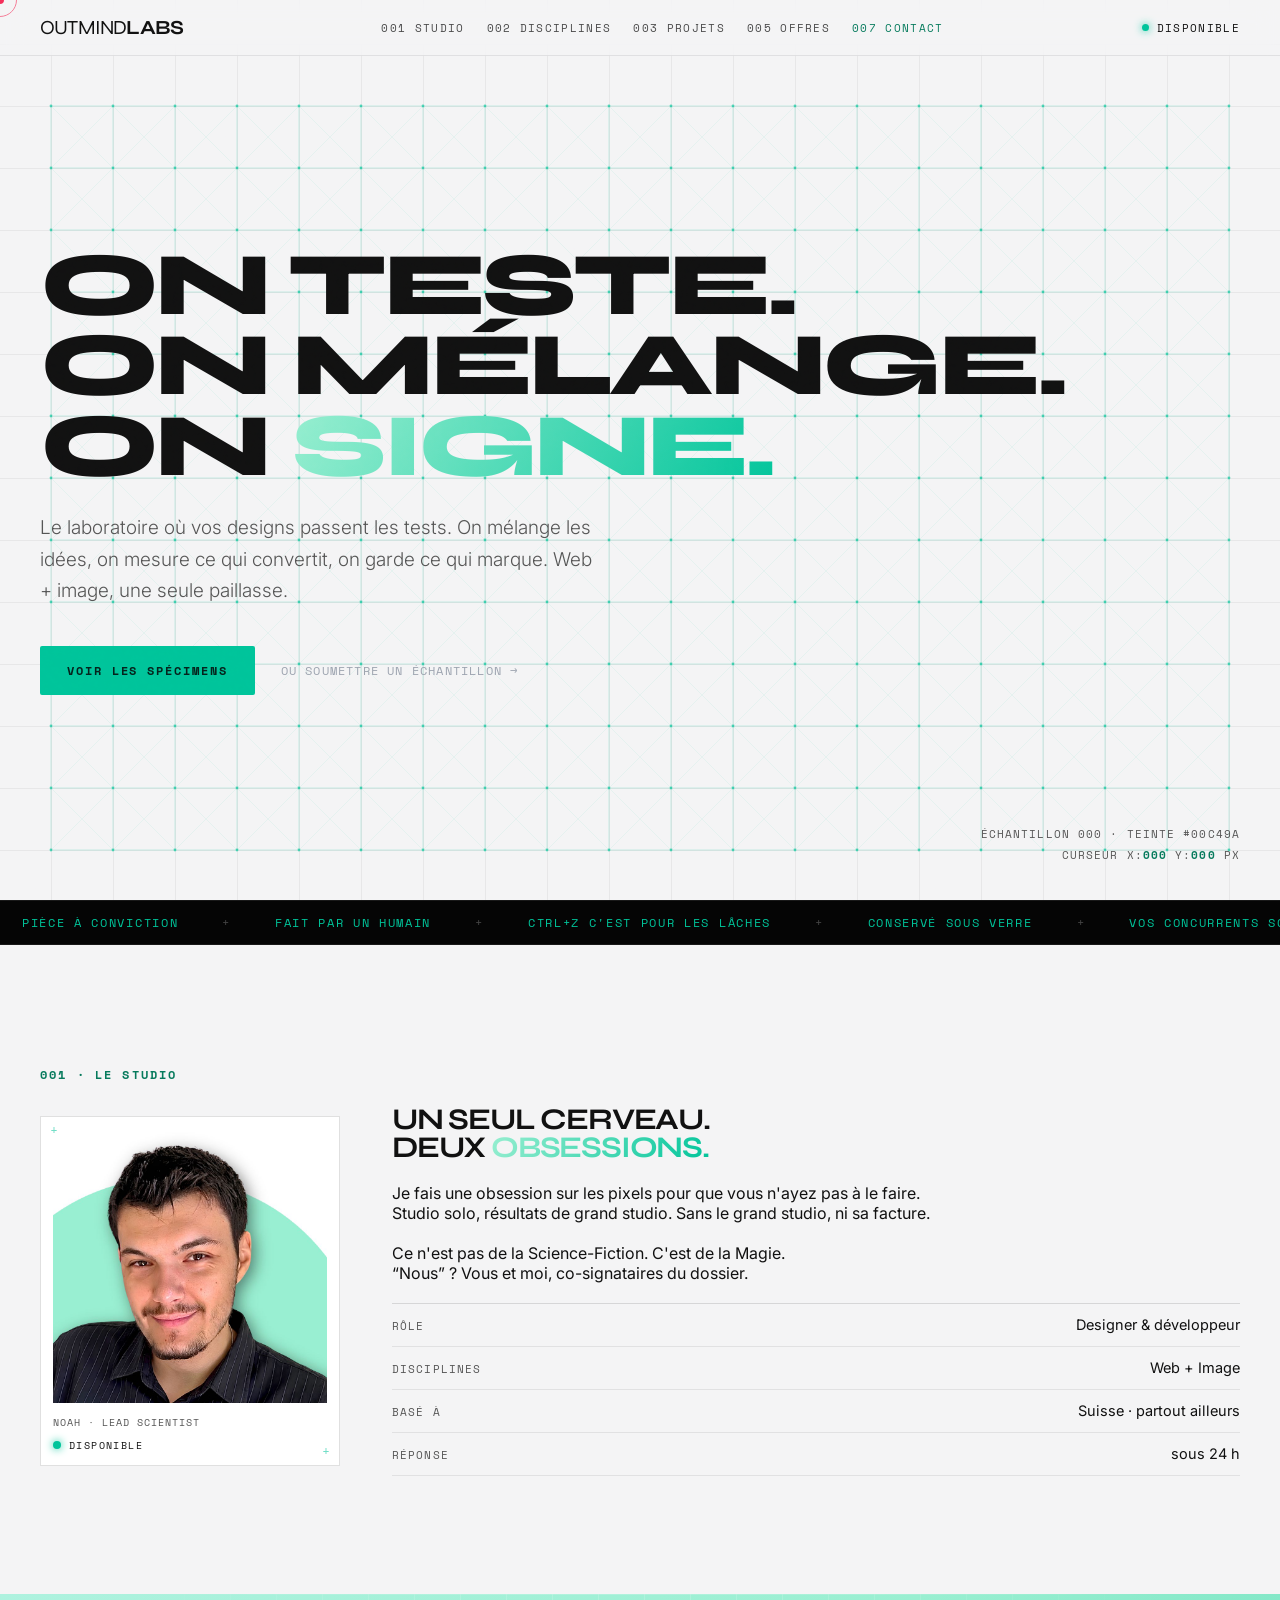
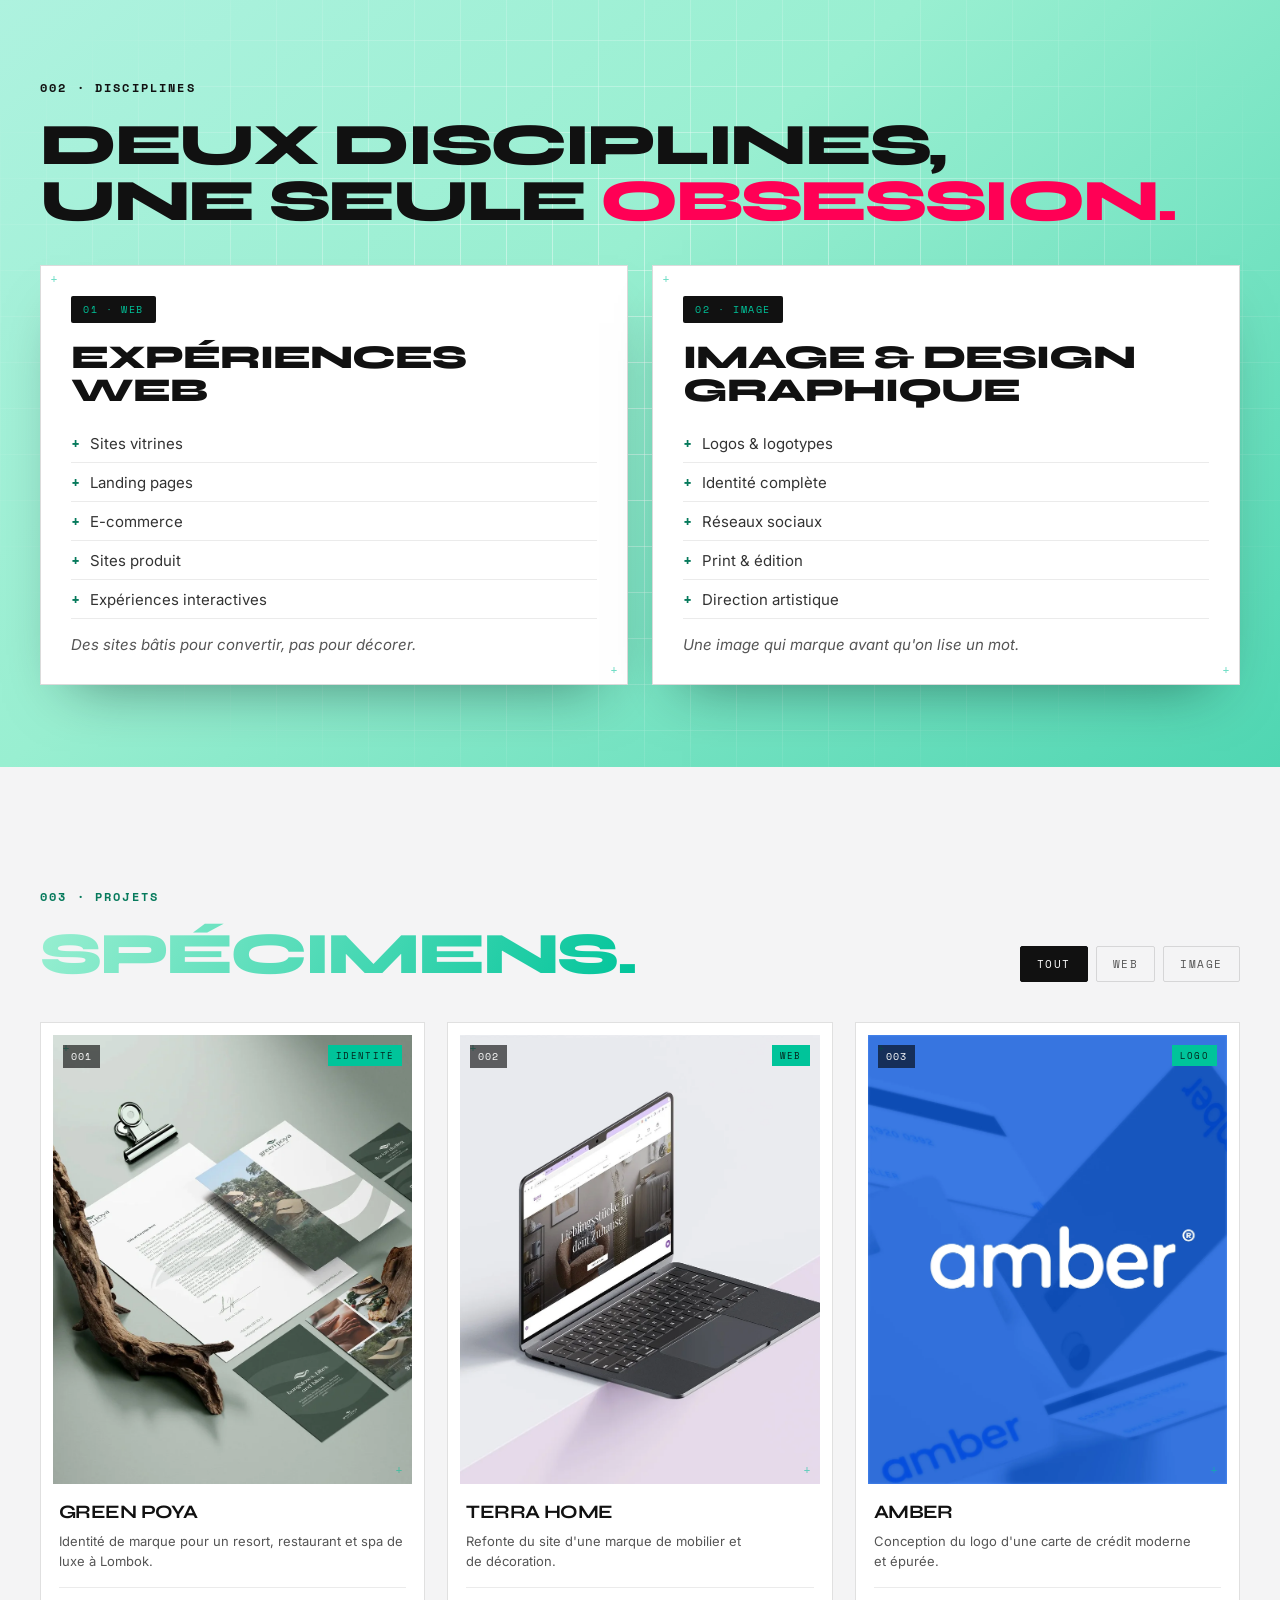
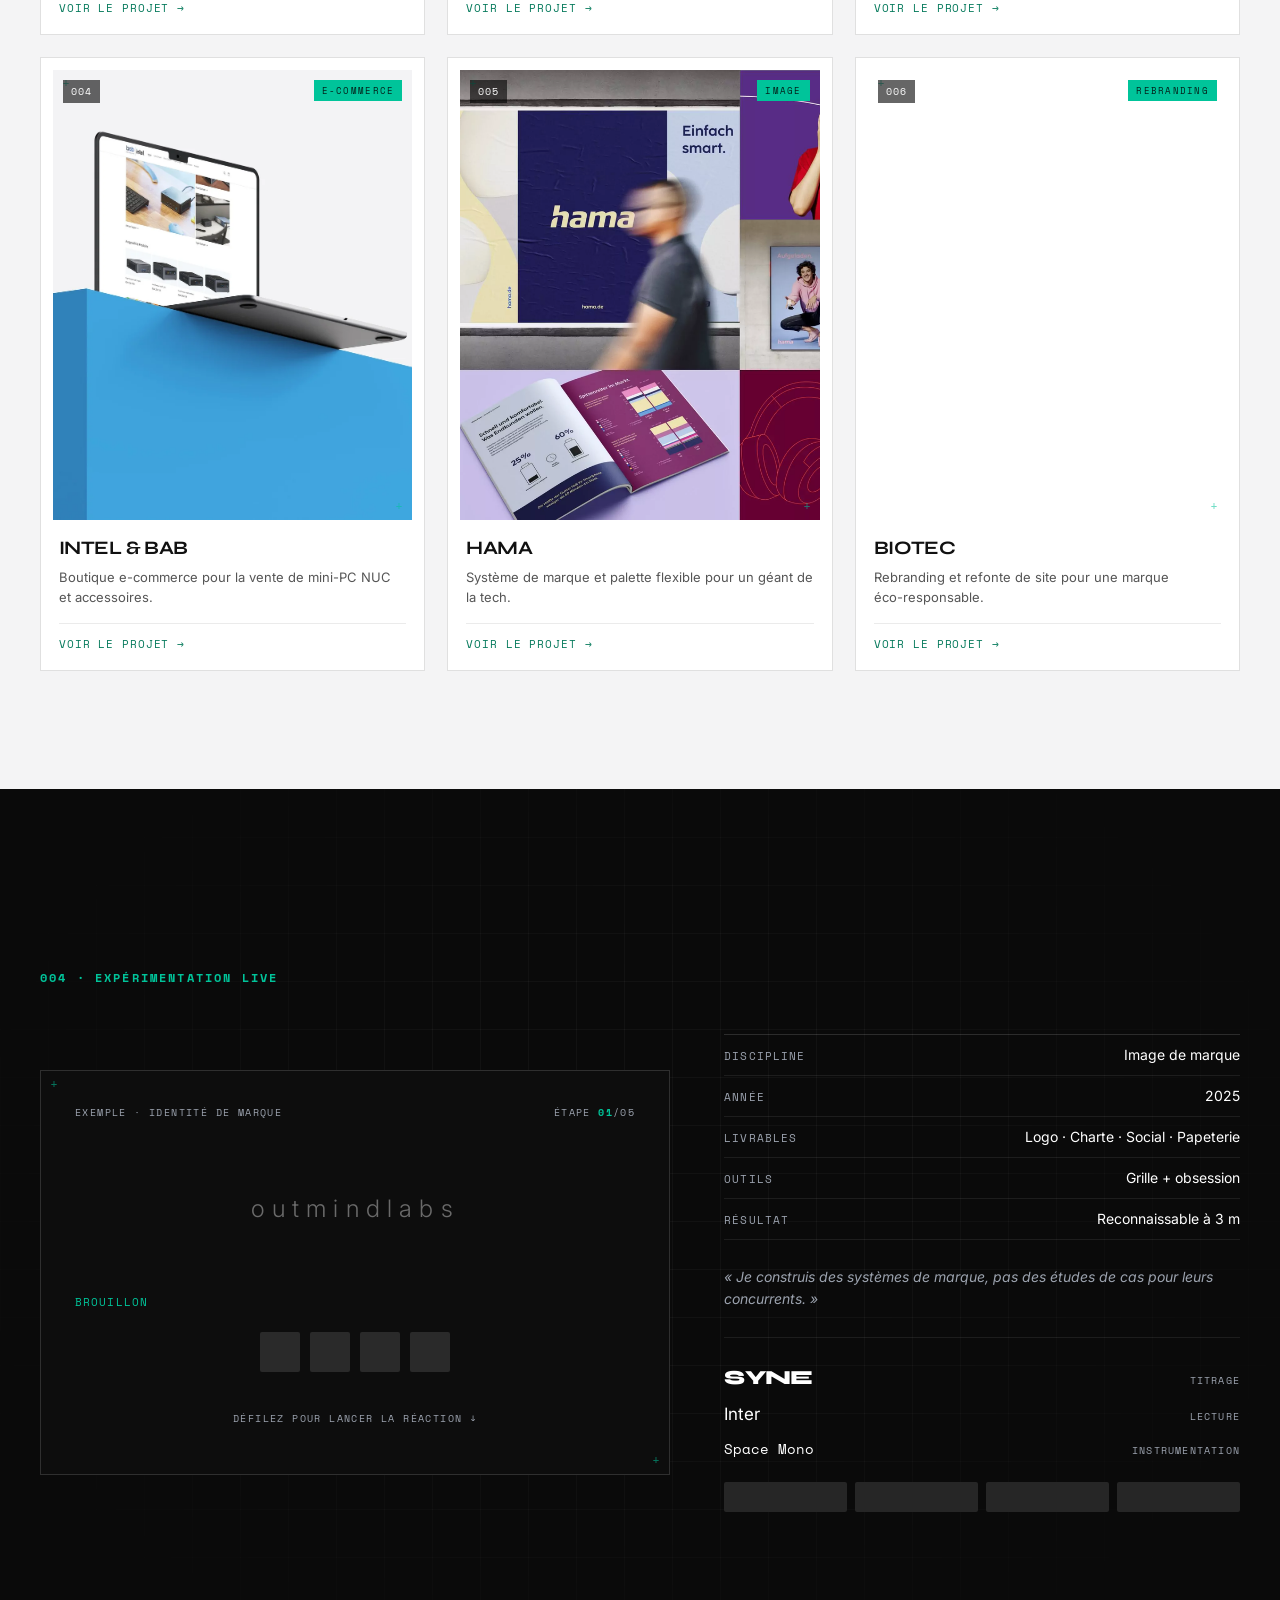
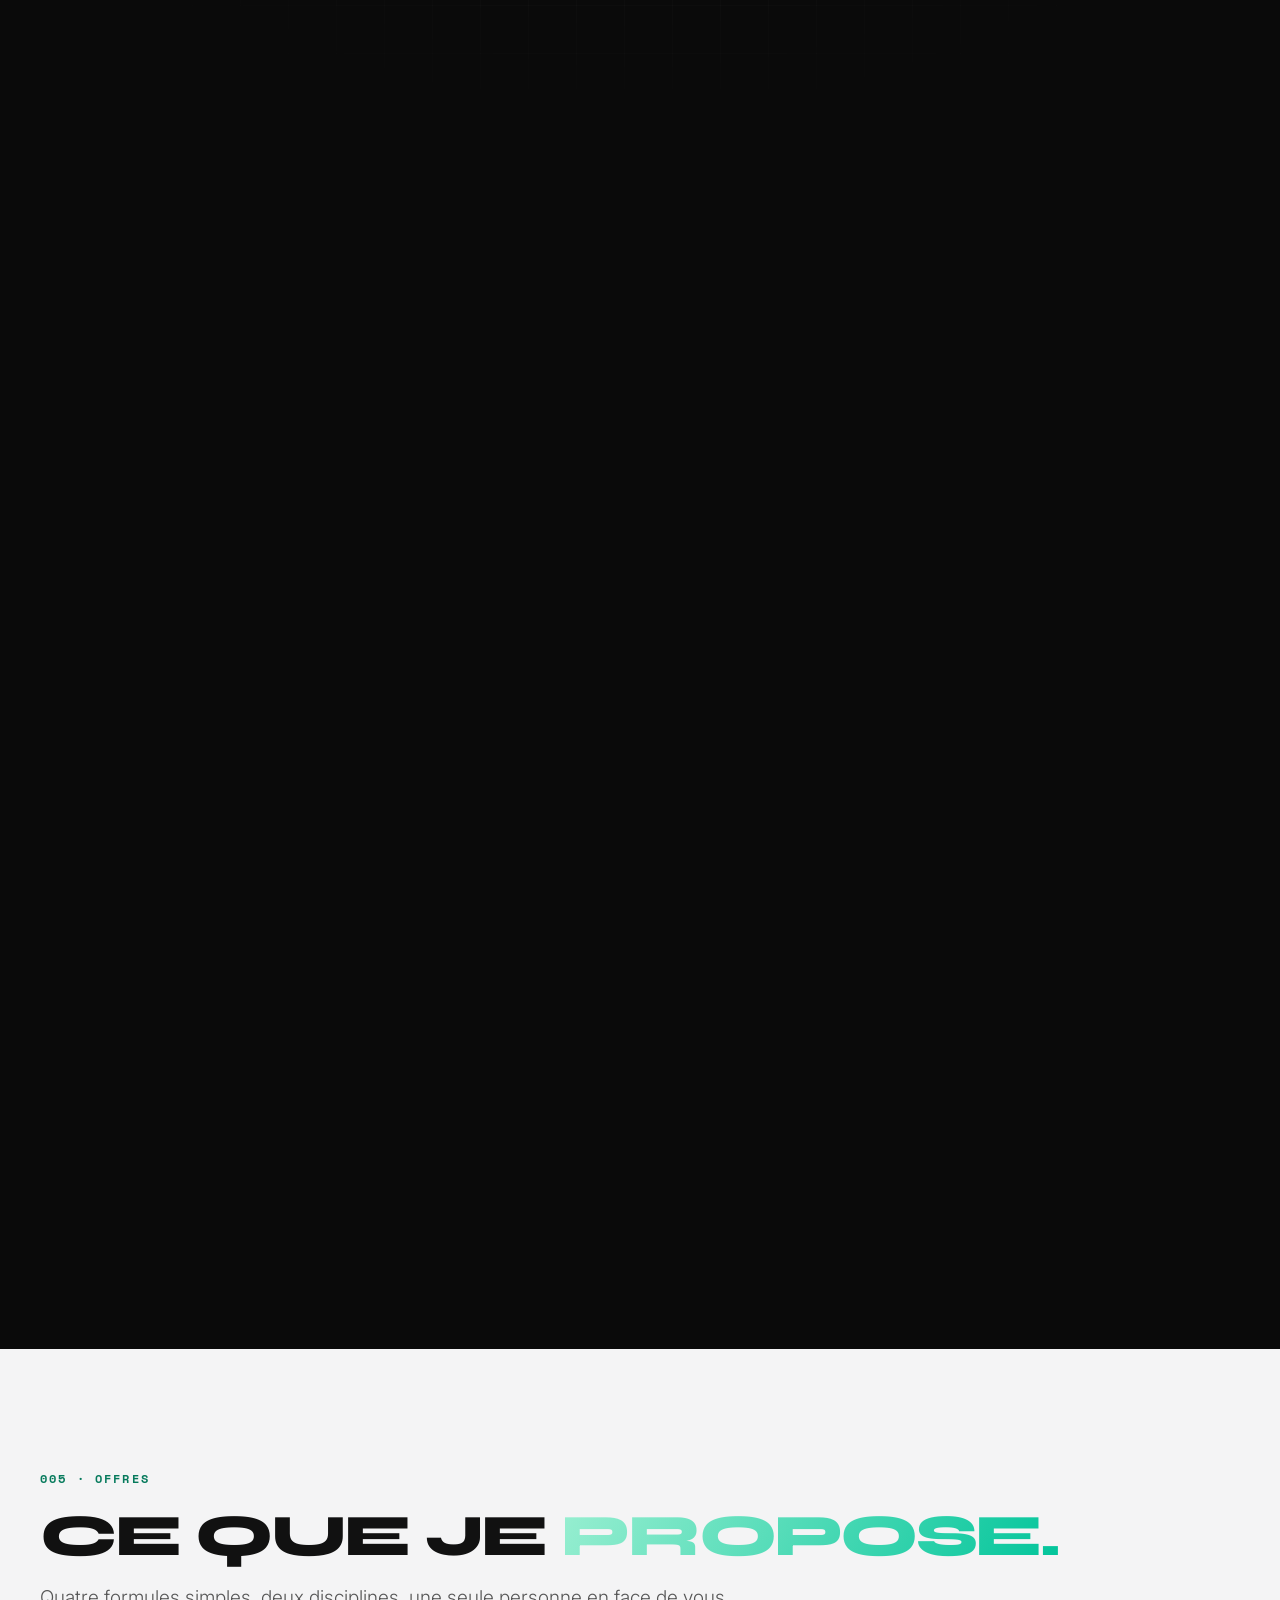
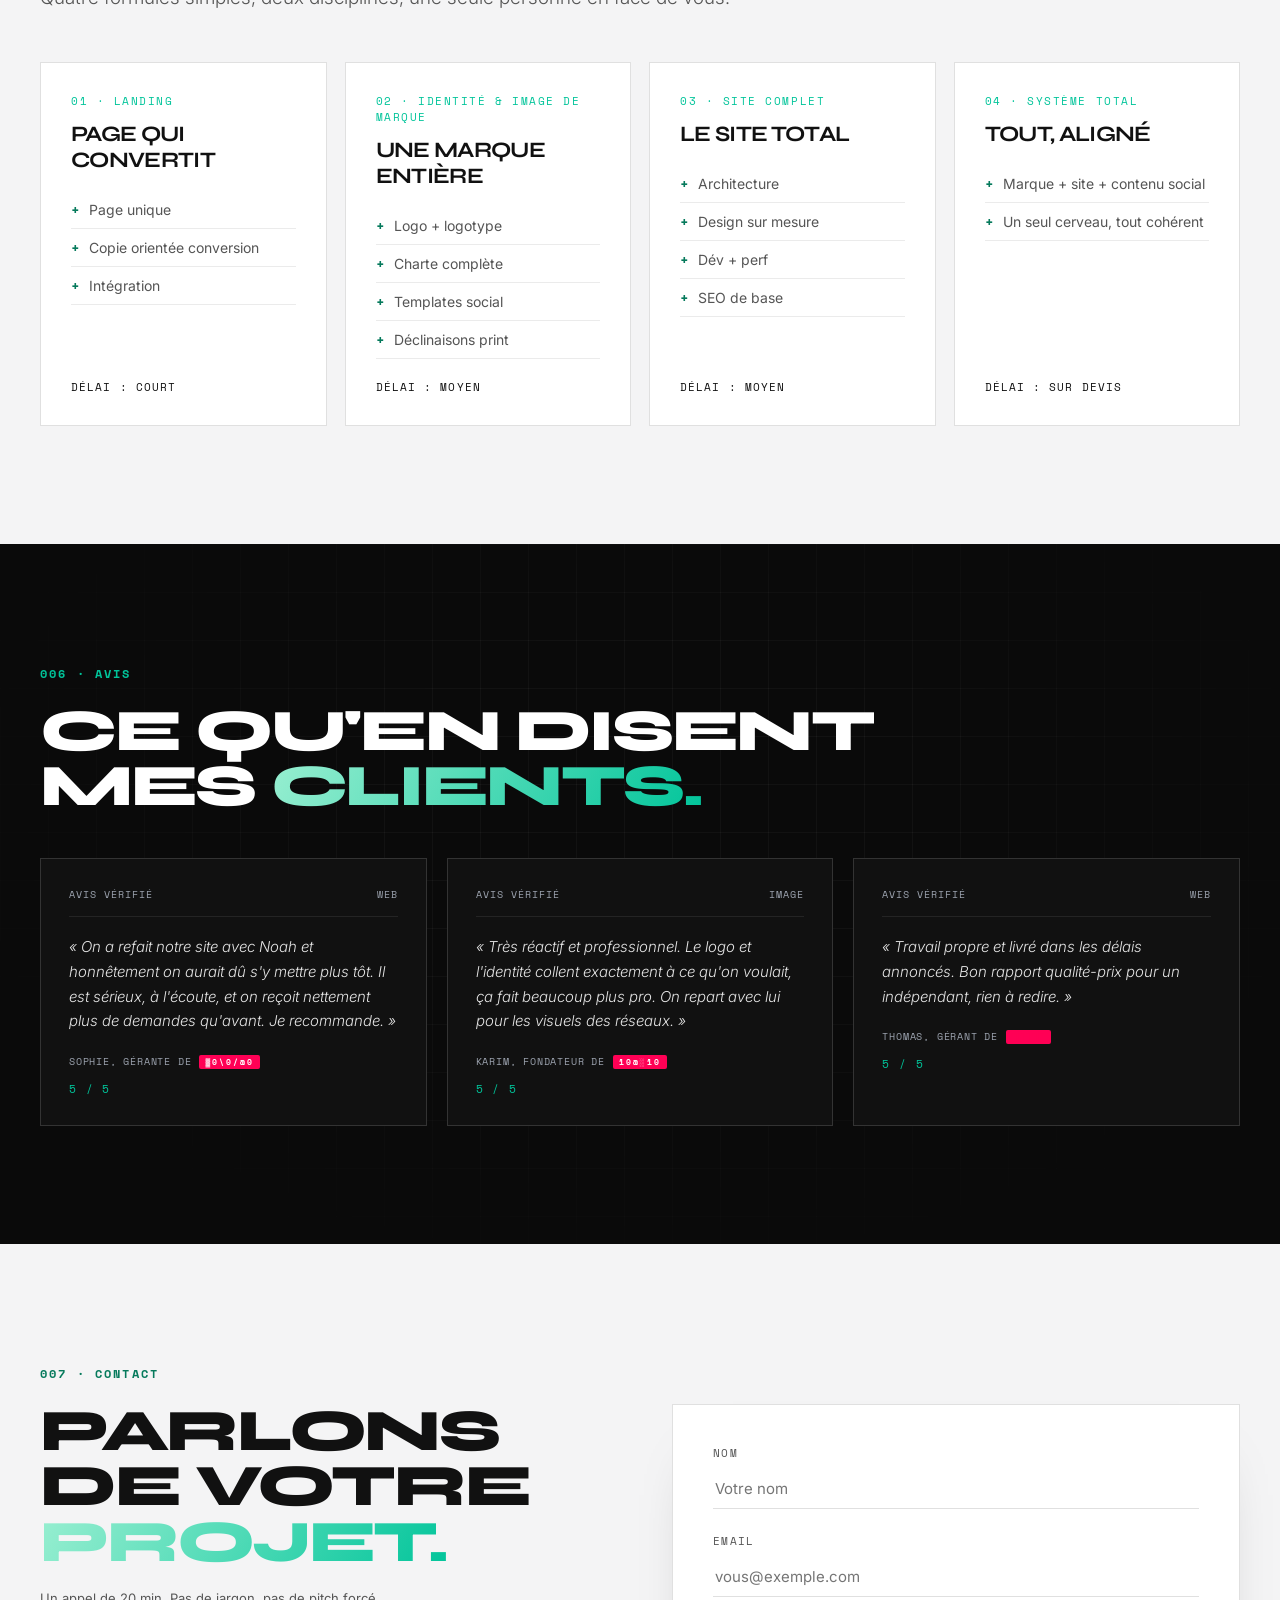
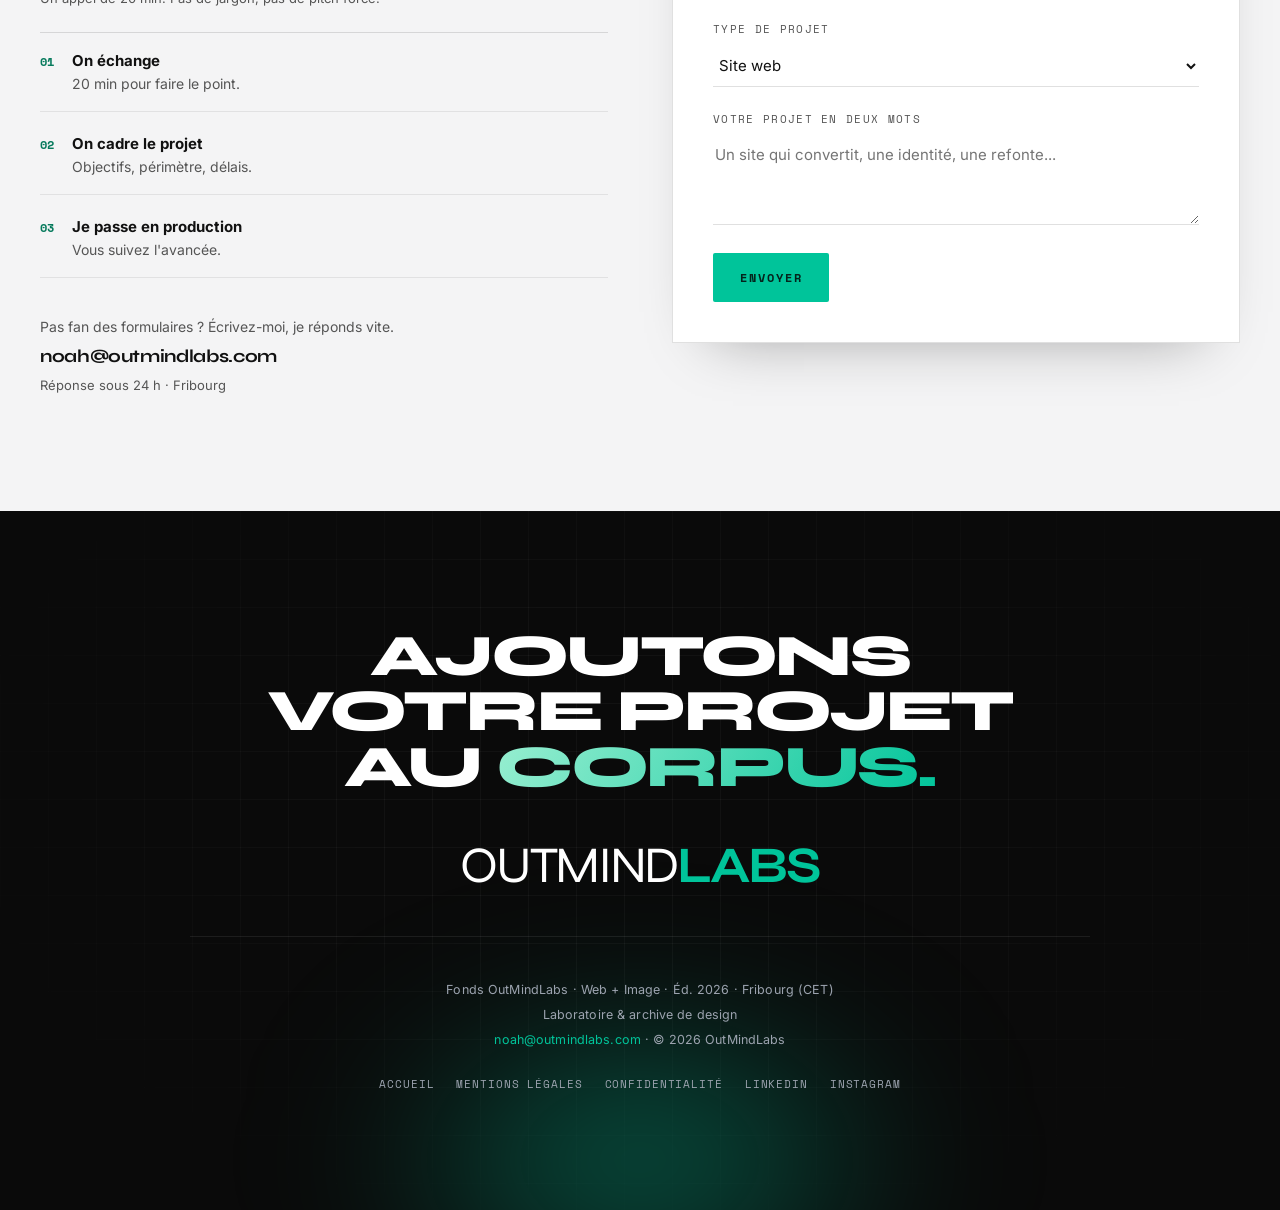
==== commit 58f50008: "Copy + polish: quotes, expandable width, offers, testimonials - Studio intro: break before 'Nous', c" ====
--- a/index.html
+++ b/index.html
@@ -77,7 +77,7 @@
       <div class="cons-body reveal">
         <h2 class="h-md" style="margin-bottom:22px;">Un seul cerveau.<br>Deux <span class="tg">obsessions.</span></h2>
         <p>Je fais une obsession sur les pixels pour que vous n'ayez pas à le faire.<br>Studio solo, résultats de grand studio. Sans le grand studio, ni sa facture.</p>
-        <p>Ce n'est pas de la Science-Fiction. C'est de la Magie. « Nous » ? Vous et moi, co-signataires du dossier.</p>
+        <p>Ce n'est pas de la Science-Fiction. C'est de la Magie.<br>“Nous” ? Vous et moi, co-signataires du dossier.</p>
         <ul class="field-list">
           <li><span>Rôle</span><span>Designer &amp; développeur</span></li>
           <li><span>Disciplines</span><span>Web + Image</span></li>
@@ -304,7 +304,7 @@
         </ul>
         <span class="delai">Délai : court</span>
       </div>
-      <div class="assay feature reveal">
+      <div class="assay reveal">
         <span class="code">02 · Identité &amp; Image de Marque</span>
         <h3>Une marque entière</h3>
         <ul>
@@ -324,7 +324,7 @@
           <li>Dév + perf</li>
           <li>SEO de base</li>
         </ul>
-        <span class="delai">Délai : moyen-long</span>
+        <span class="delai">Délai : moyen</span>
       </div>
       <div class="assay reveal">
         <span class="code">04 · Système Total</span>
@@ -348,19 +348,19 @@
       <div class="rap reveal">
         <div class="rhead"><span>Avis vérifié</span><span>Web</span></div>
         <p class="quote">« On a refait notre site avec Noah et honnêtement on aurait dû s'y mettre plus tôt. Il est sérieux, à l'écoute, et on reçoit nettement plus de demandes qu'avant. Je recommande. »</p>
-        <div class="attrib">Sophie, gérante · <span class="redact" aria-label="rédigé">█████</span></div>
+        <div class="attrib">Sophie, gérante de <span class="redact" aria-label="nom de l'entreprise masqué">███████</span></div>
         <div class="reading">5 / 5</div>
       </div>
       <div class="rap reveal">
         <div class="rhead"><span>Avis vérifié</span><span>Image</span></div>
         <p class="quote">« Très réactif et professionnel. Le logo et l'identité collent exactement à ce qu'on voulait, ça fait beaucoup plus pro. On repart avec lui pour les visuels des réseaux. »</p>
-        <div class="attrib">Karim, fondateur · <span class="redact" aria-label="rédigé">█████</span></div>
+        <div class="attrib">Karim, fondateur de <span class="redact" aria-label="nom de l'entreprise masqué">██████</span></div>
         <div class="reading">5 / 5</div>
       </div>
       <div class="rap reveal">
         <div class="rhead"><span>Avis vérifié</span><span>Web</span></div>
         <p class="quote">« Travail propre et livré dans les délais annoncés. Bon rapport qualité-prix pour un indépendant, rien à redire. »</p>
-        <div class="attrib">Thomas, indépendant</div>
+        <div class="attrib">Thomas, gérant de <span class="redact" aria-label="nom de l'entreprise masqué">█████</span></div>
         <div class="reading">5 / 5</div>
       </div>
     </div>
--- a/css/style.css
+++ b/css/style.css
@@ -301,7 +301,7 @@
 .taxo summary:hover { color: var(--accent-ink); }
 .taxo details p {
   font-family: var(--font-body); font-size: 13.5px; color: var(--muted);
-  line-height: 1.5; padding: 0 0 12px 19px; margin: 0; max-width: 40ch;
+  line-height: 1.5; padding: 0 6px 12px 19px; margin: 0;
 }
 .discipline .one { font-size: 15px; color: var(--muted); font-style: italic; }
 
@@ -458,7 +458,6 @@
 .assay li { font-family: var(--font-body); font-size: 14px; color: var(--muted); padding: 8px 0; border-bottom: 1px solid var(--hair-light); }
 .assay li::before { content: '+ '; font-family: var(--font-mono); color: var(--accent-ink); font-weight: 700; }
 .assay .delai { font-family: var(--font-mono); font-size: 11px; letter-spacing: .1em; text-transform: uppercase; color: var(--ink); }
-.assay.feature { border-color: var(--accent); box-shadow: 0 0 0 1px var(--accent); }
 
 /* ═══════════════ 006 · RAPPORTS ═══════════════ */
 .rap-grid { display: grid; grid-template-columns: repeat(3, 1fr); gap: 20px; }
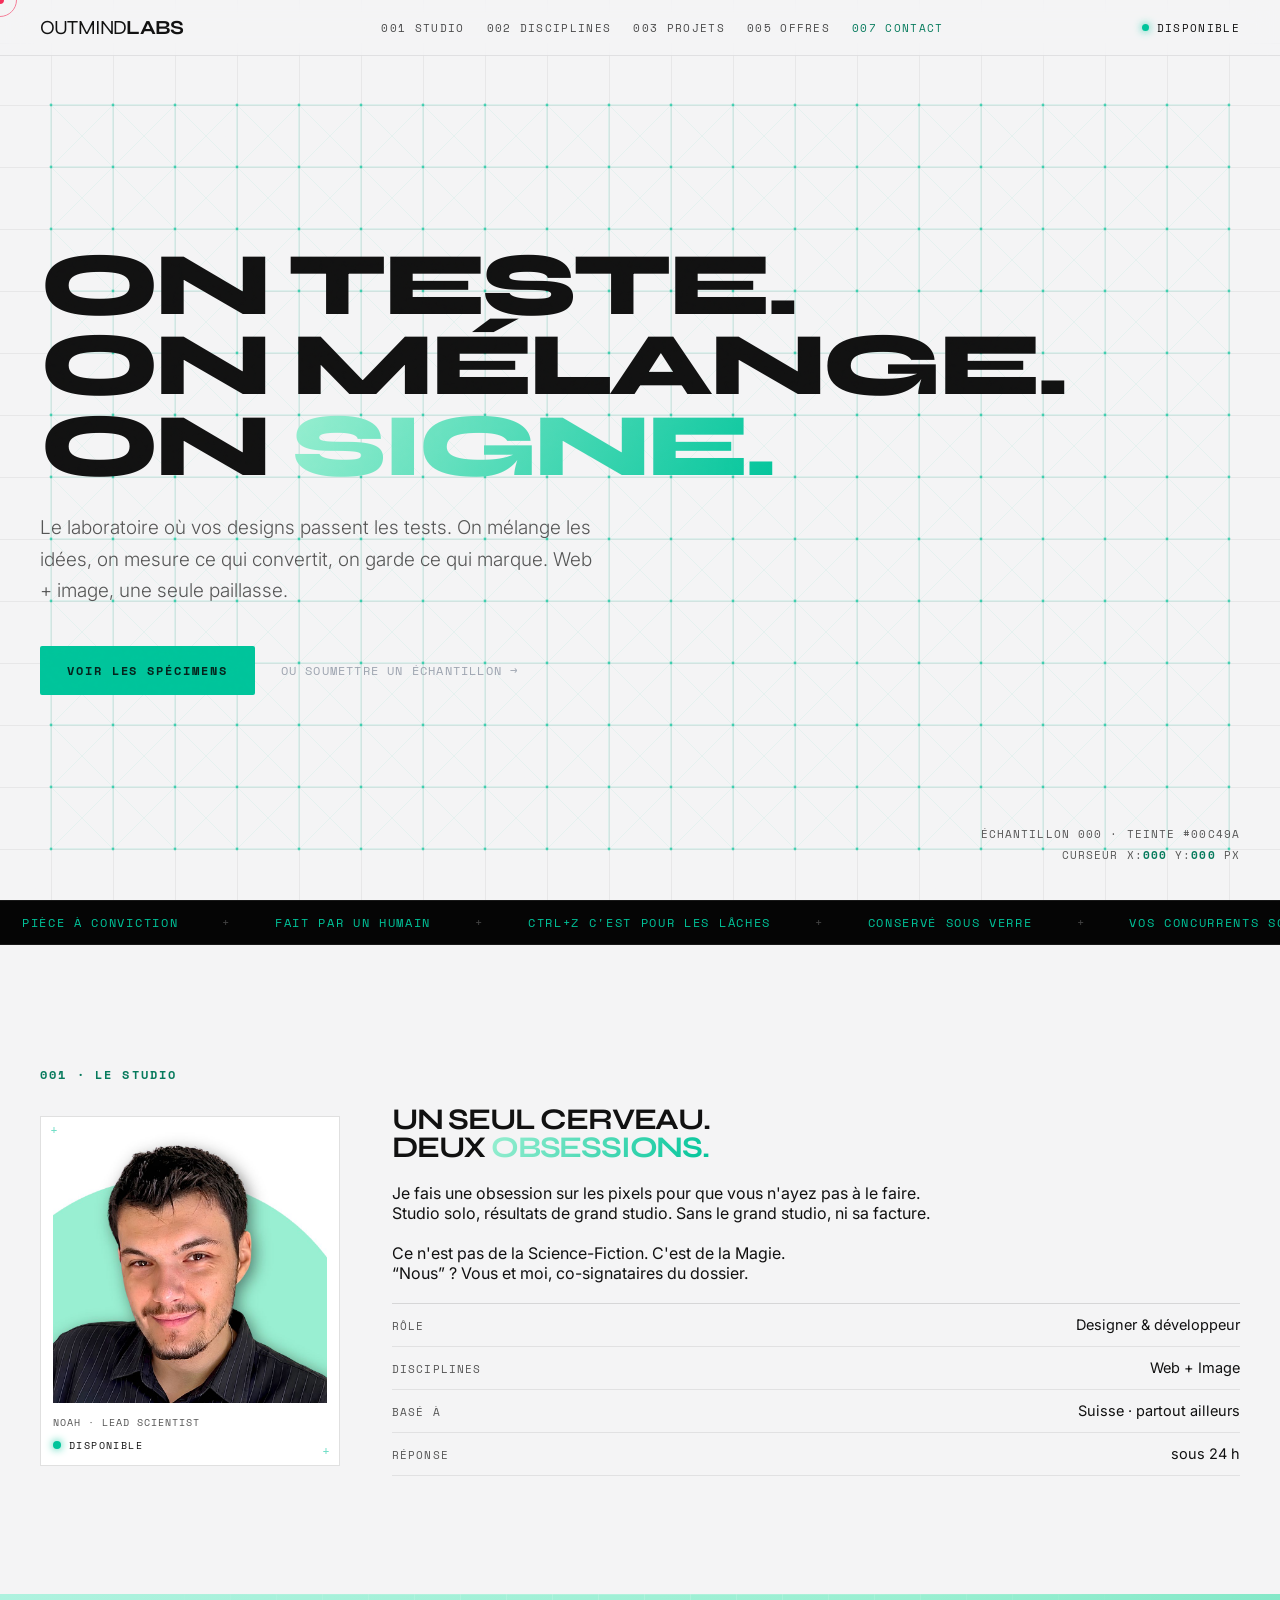
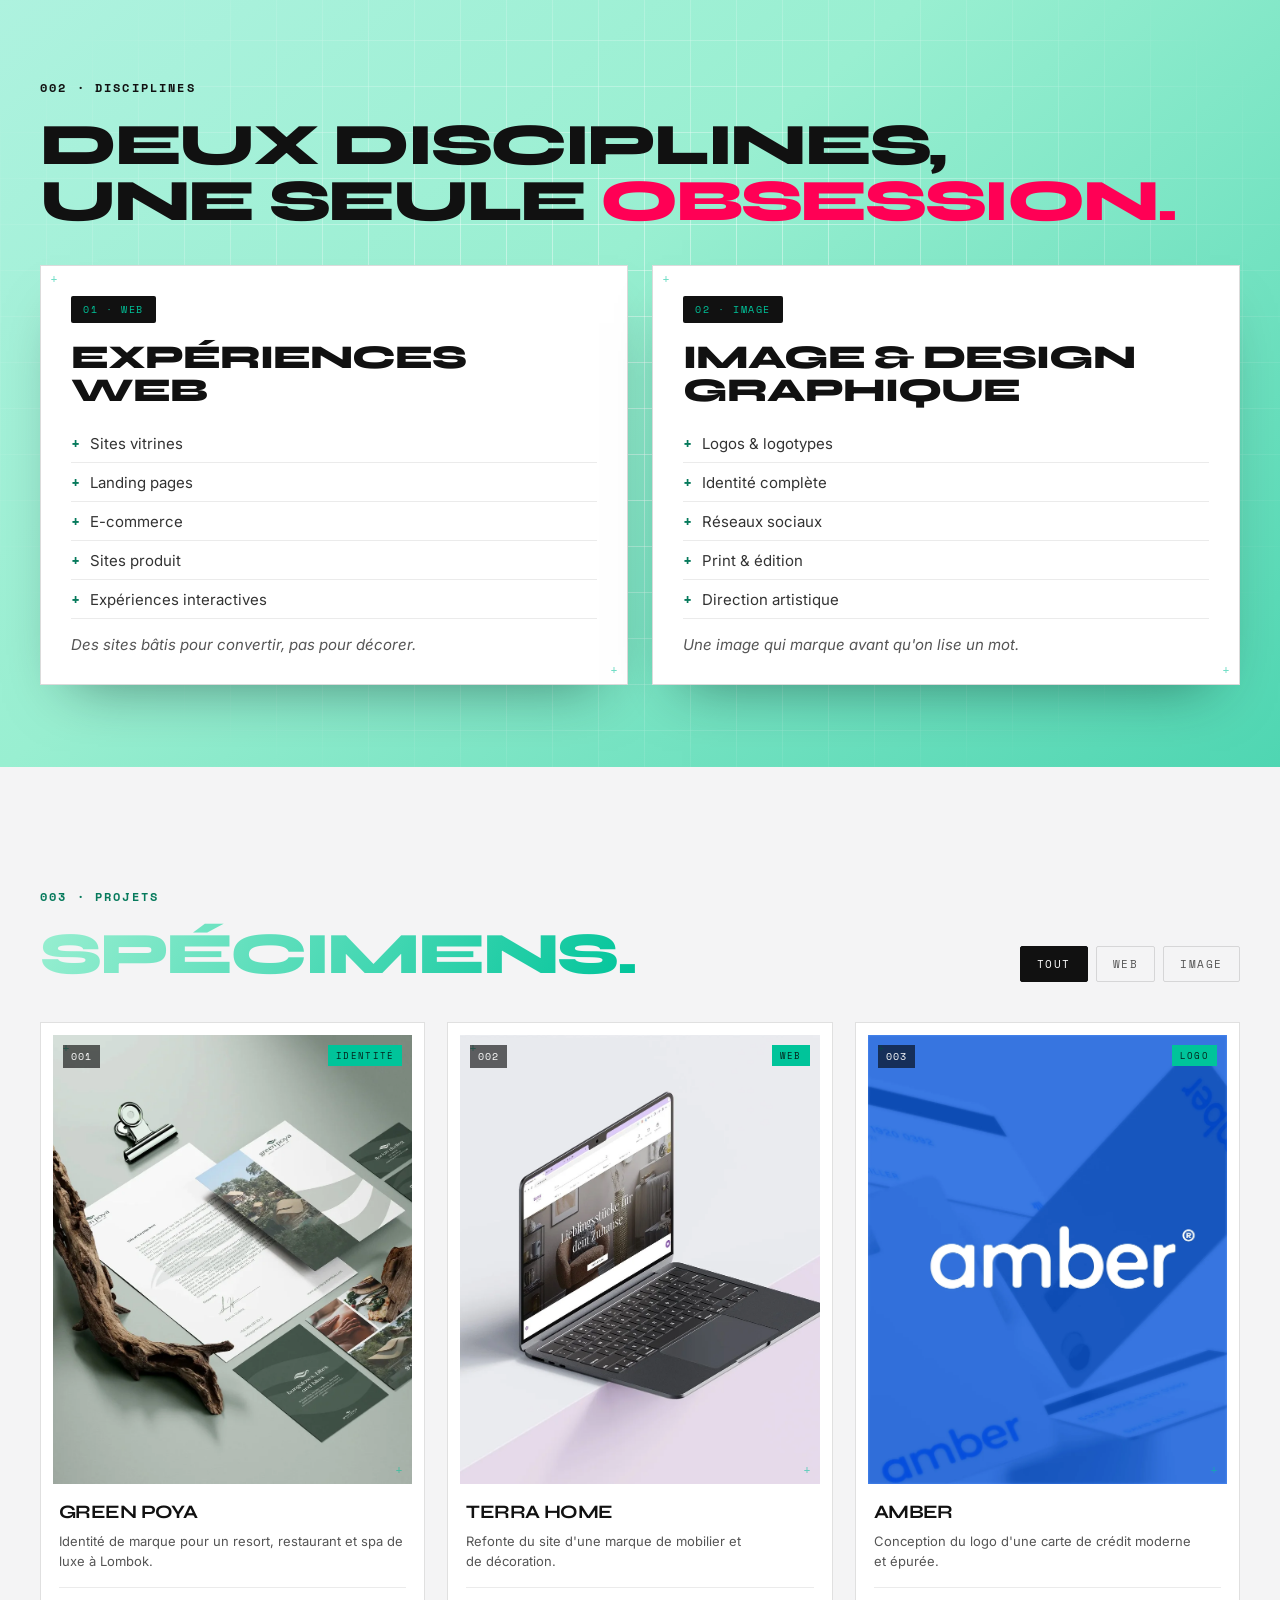
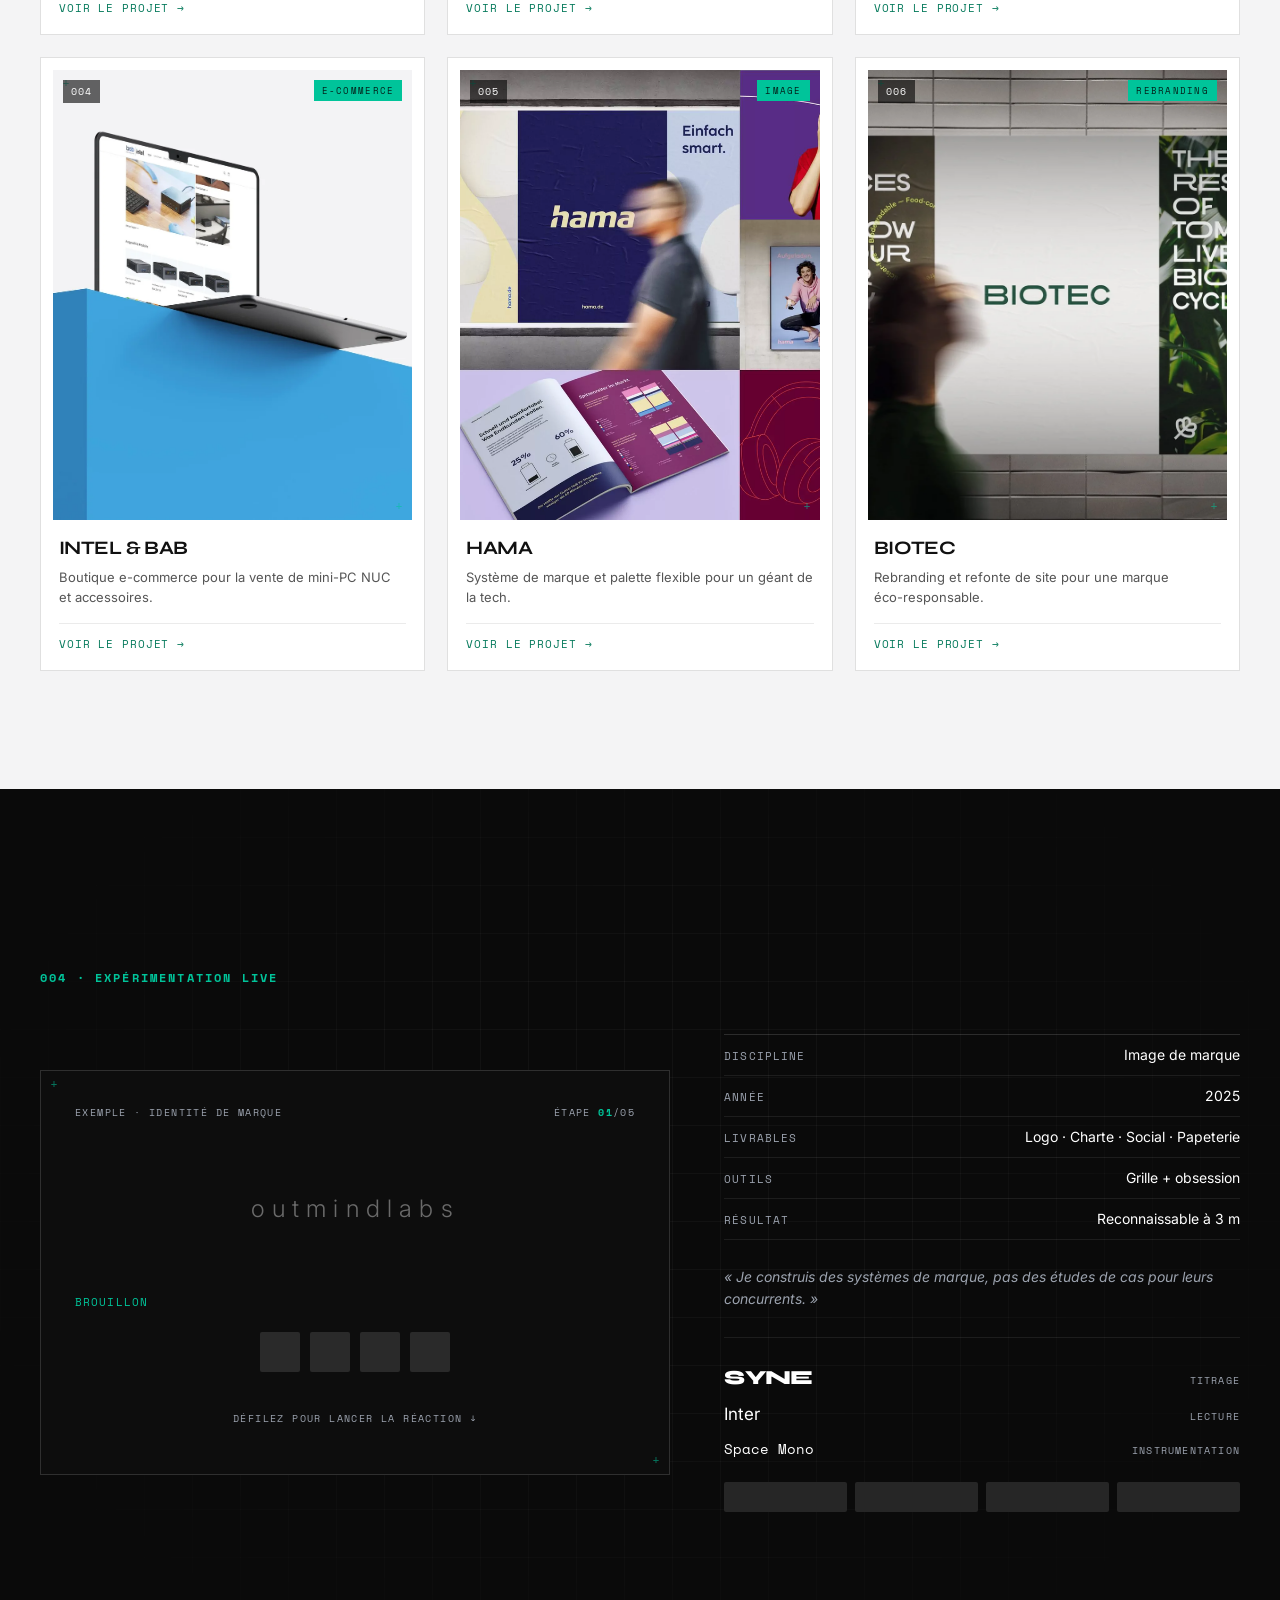
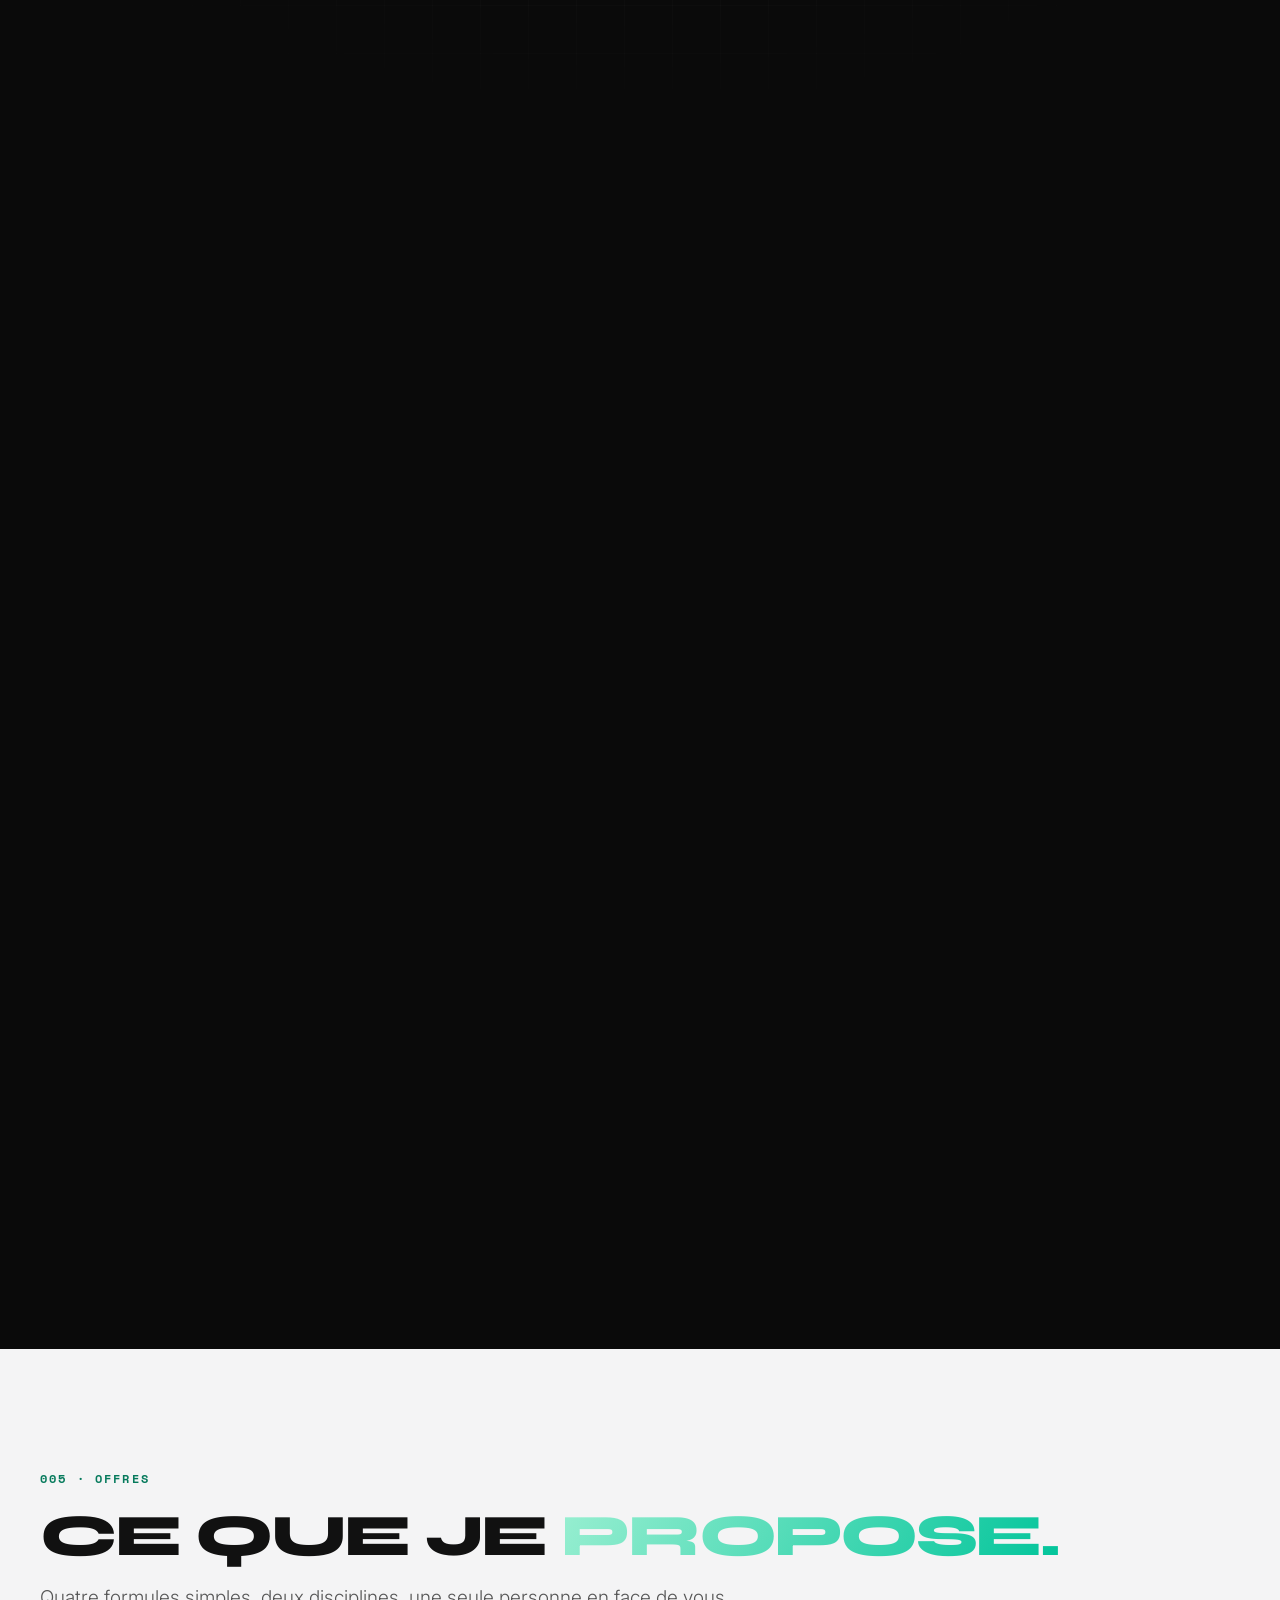
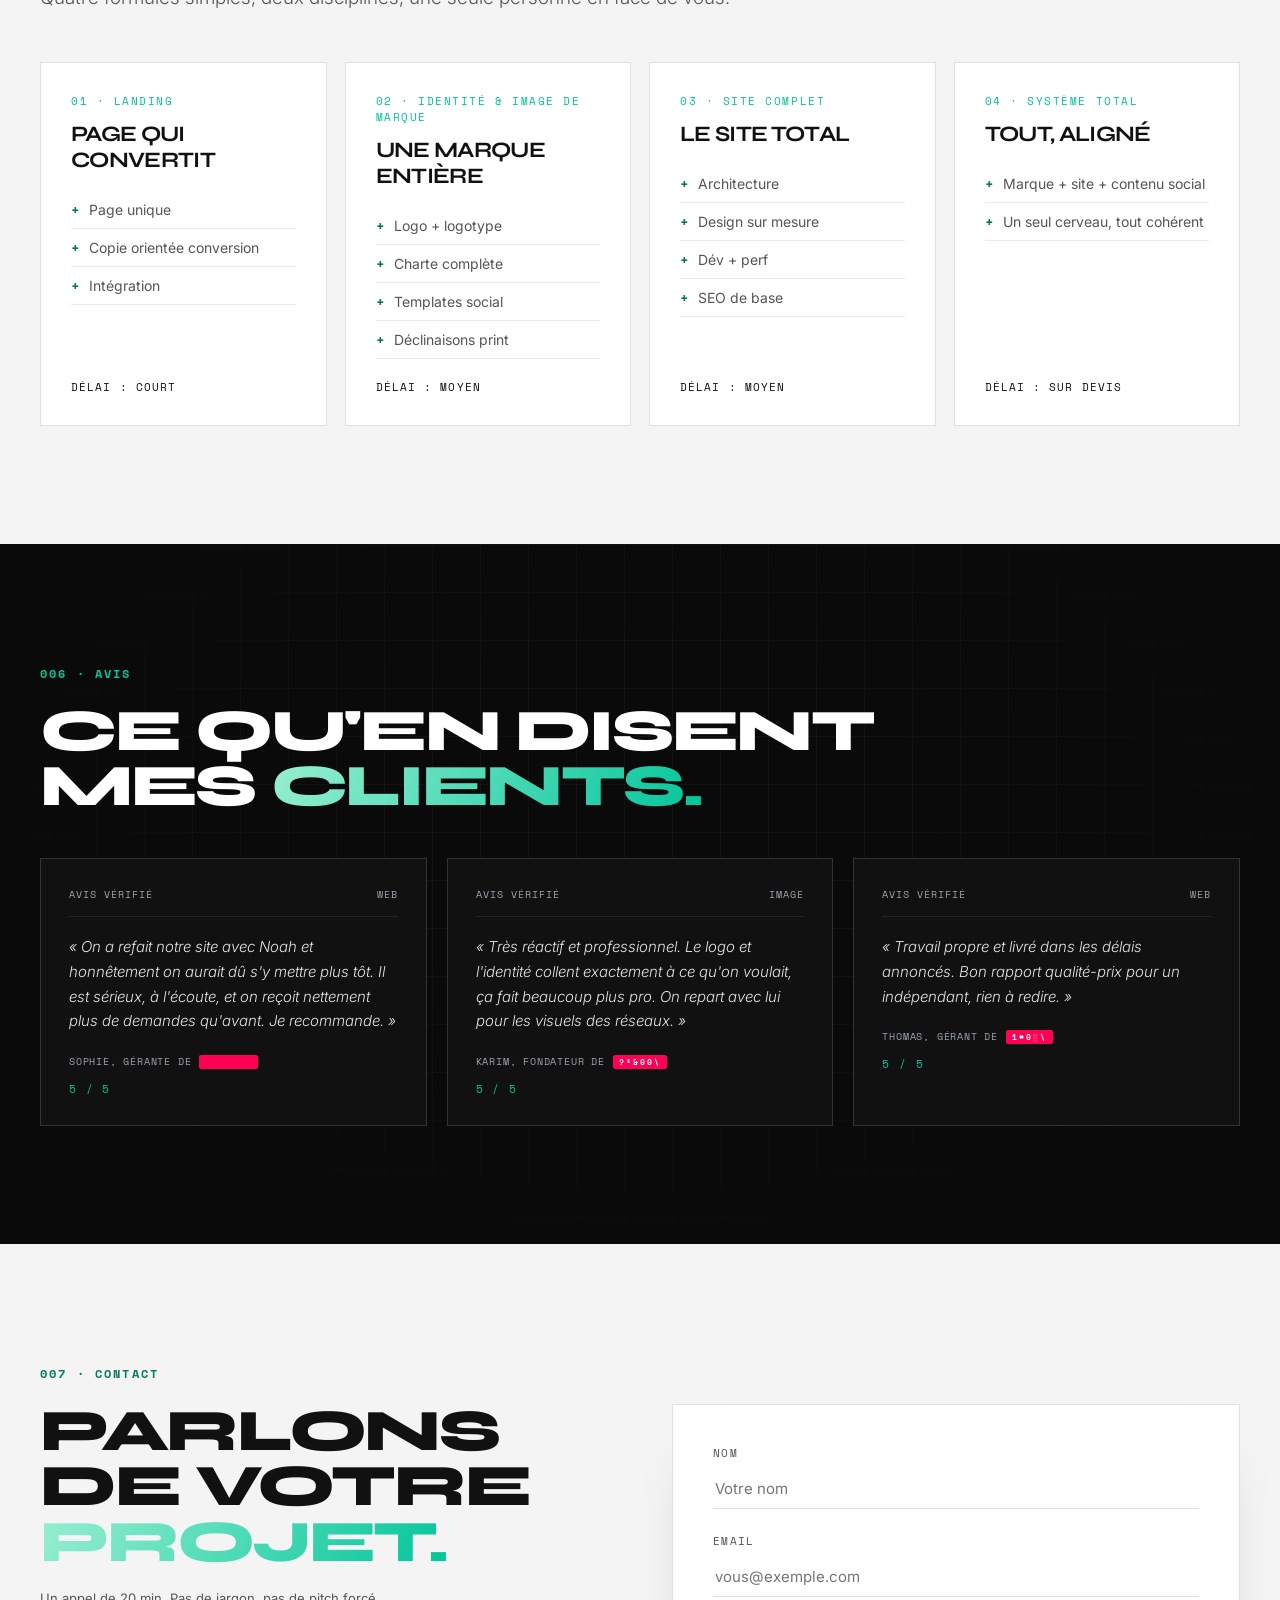
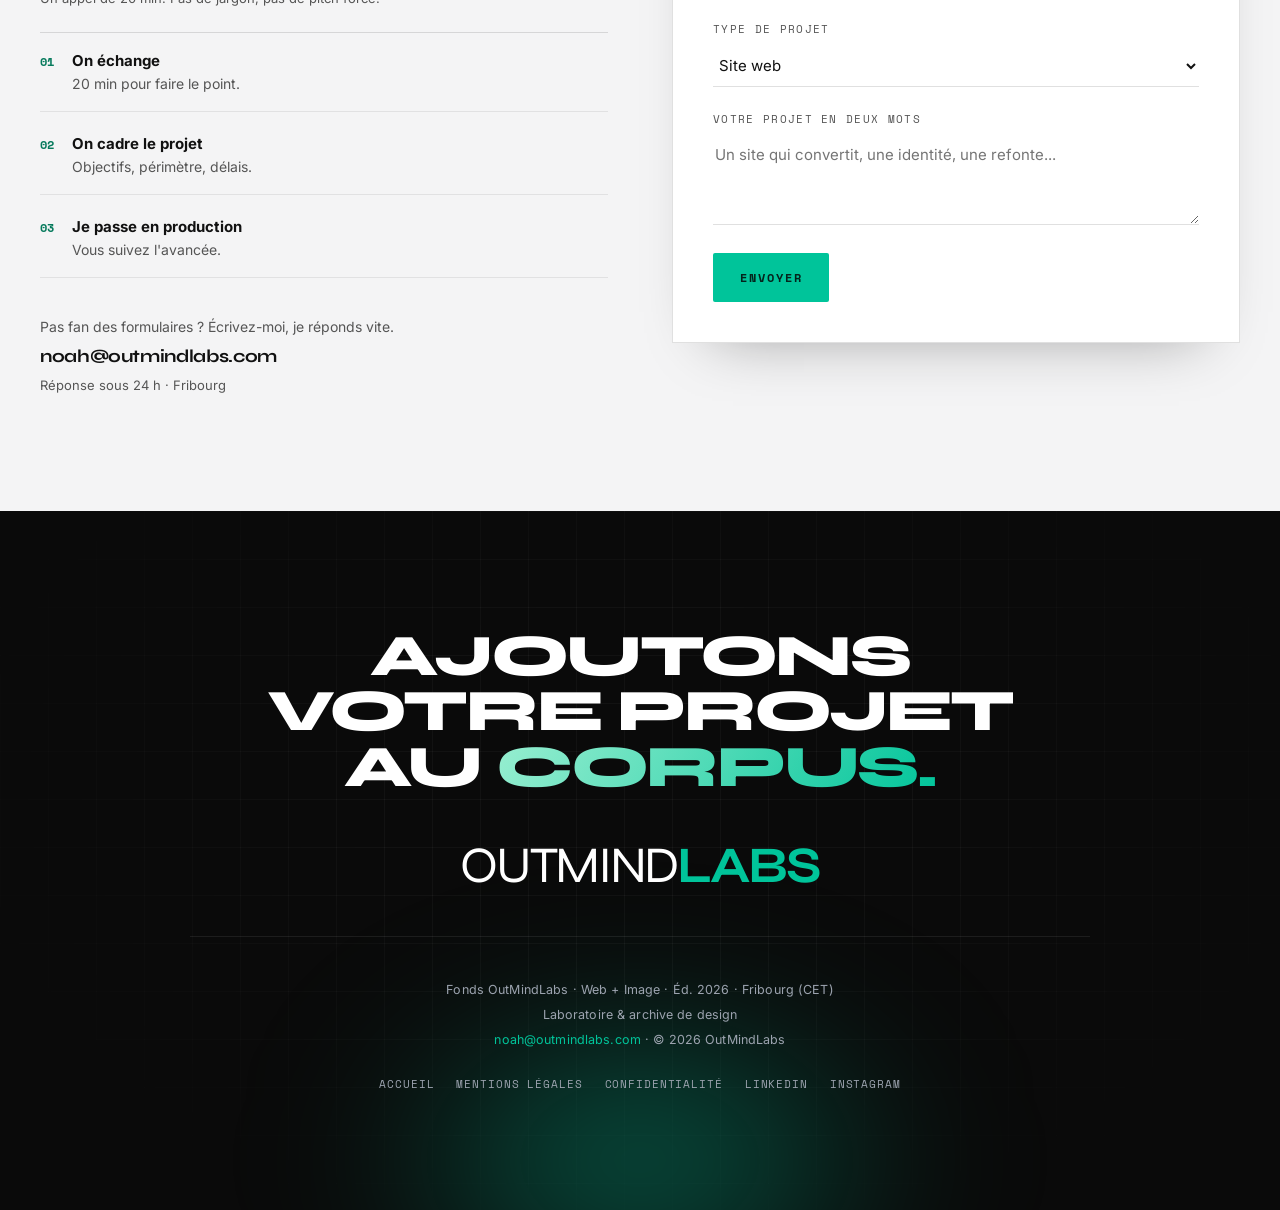
==== commit eaf92872: "Mobile: keep hero title on 3 lines; reaction pins without covering meta - Hero title: lines never wr" ====
--- a/index.html
+++ b/index.html
@@ -235,6 +235,7 @@
    <div class="wrap">
     <span class="module">004 · EXPÉRIMENTATION LIVE</span>
     <div class="fiche-grid" data-step="0">
+     <div class="reaction-pin">
       <div class="reaction corner" id="reaction">
         <div class="rtop">
           <span class="rlabel">Exemple · identité de marque</span>
@@ -257,6 +258,7 @@
           <button class="btn btn-outline" id="reactBtn">Relancer la réaction</button>
         </div>
       </div>
+     </div>
 
       <div class="fiche-meta">
         <ul class="metatable">
--- a/css/style.css
+++ b/css/style.css
@@ -348,6 +348,7 @@
 .fiche-grid > * { min-width: 0; }   /* stop the big Syne word from widening its track */
 
 /* ── reaction module ── */
+.reaction-pin { display: contents; }   /* desktop: reaction is a direct grid child */
 .reaction { position: relative; border: 1px solid var(--line-dark); background: #0d0d0d; padding: 34px; }
 .rtop { display: flex; justify-content: space-between; align-items: baseline; gap: 6px 16px; flex-wrap: wrap; margin-bottom: 22px; }
 .rlabel, .rprog { font-family: var(--font-mono); font-size: 10px; letter-spacing: .14em; text-transform: uppercase; color: var(--dim); }
@@ -527,14 +528,20 @@
   .nav { padding: 13px 22px; }
   .nav-menu a, .nav-status { display: none; }
   .nav-toggle { display: inline-block; }
-  .nav.open .nav-menu { display: flex; position: absolute; top: 100%; left: 0; right: 0; flex-direction: column; gap: 0; background: inherit; border-bottom: 1px solid var(--hair-dark); padding: 10px 22px 18px; }
-  .nav--light.open .nav-menu { border-bottom-color: var(--hair-light); }
+  .nav.open .nav-menu { display: flex; position: absolute; top: 100%; left: 0; right: 0; flex-direction: column; gap: 0; background: rgba(18,18,20,0.95); backdrop-filter: blur(16px); -webkit-backdrop-filter: blur(16px); border-bottom: 1px solid var(--hair-dark); padding: 10px 22px 18px; }
+  .nav--light.open .nav-menu { background: rgba(248,248,249,0.97); border-bottom-color: var(--hair-light); }
   .nav.open .nav-menu a { display: block; padding: 12px 0; opacity: .9; }
   .hero { padding: 120px 22px 80px; }
   .hero-readout { display: none; }
+  .hero .h-xl .line { white-space: nowrap; }   /* keep the title on 3 lines */
   .cons-grid, .fiche-grid, .acc-grid { grid-template-columns: 1fr; gap: 40px; }
+  .cons-photo { max-width: none; }
   .fiche-scroll { height: auto; }
-  .fiche-sticky { position: static; min-height: 0; padding: 90px 22px; }
+  .fiche-sticky { position: static; min-height: 0; padding: 90px 22px; overflow: visible; }
+  /* pin the reaction inside its own spacer so it plays through its steps
+     before the meta, without ever scrolling on top of it */
+  .reaction-pin { display: block; min-height: 150vh; }
+  .fiche-grid .reaction { position: sticky; top: 72px; }
   .class-grid { grid-template-columns: 1fr; }
   .spec-grid { grid-template-columns: repeat(2, 1fr); }
   .assay-grid { grid-template-columns: repeat(2, 1fr); }
@@ -552,6 +559,7 @@
   .spec-grid { grid-template-columns: 1fr; }
   .assay-grid { grid-template-columns: 1fr; }
   .hero { padding: 110px 18px 70px; }
+  .hero .h-xl { font-size: clamp(30px, 12.5vw, 50px); }   /* fit 'ON MÉLANGE.' on one line */
   .hero-cta { gap: 16px; flex-direction: column; align-items: flex-start; }
   .hero-cta .btn { width: 100%; justify-content: center; }
   .discipline, .reaction, .rap, .assay { padding: 24px; }
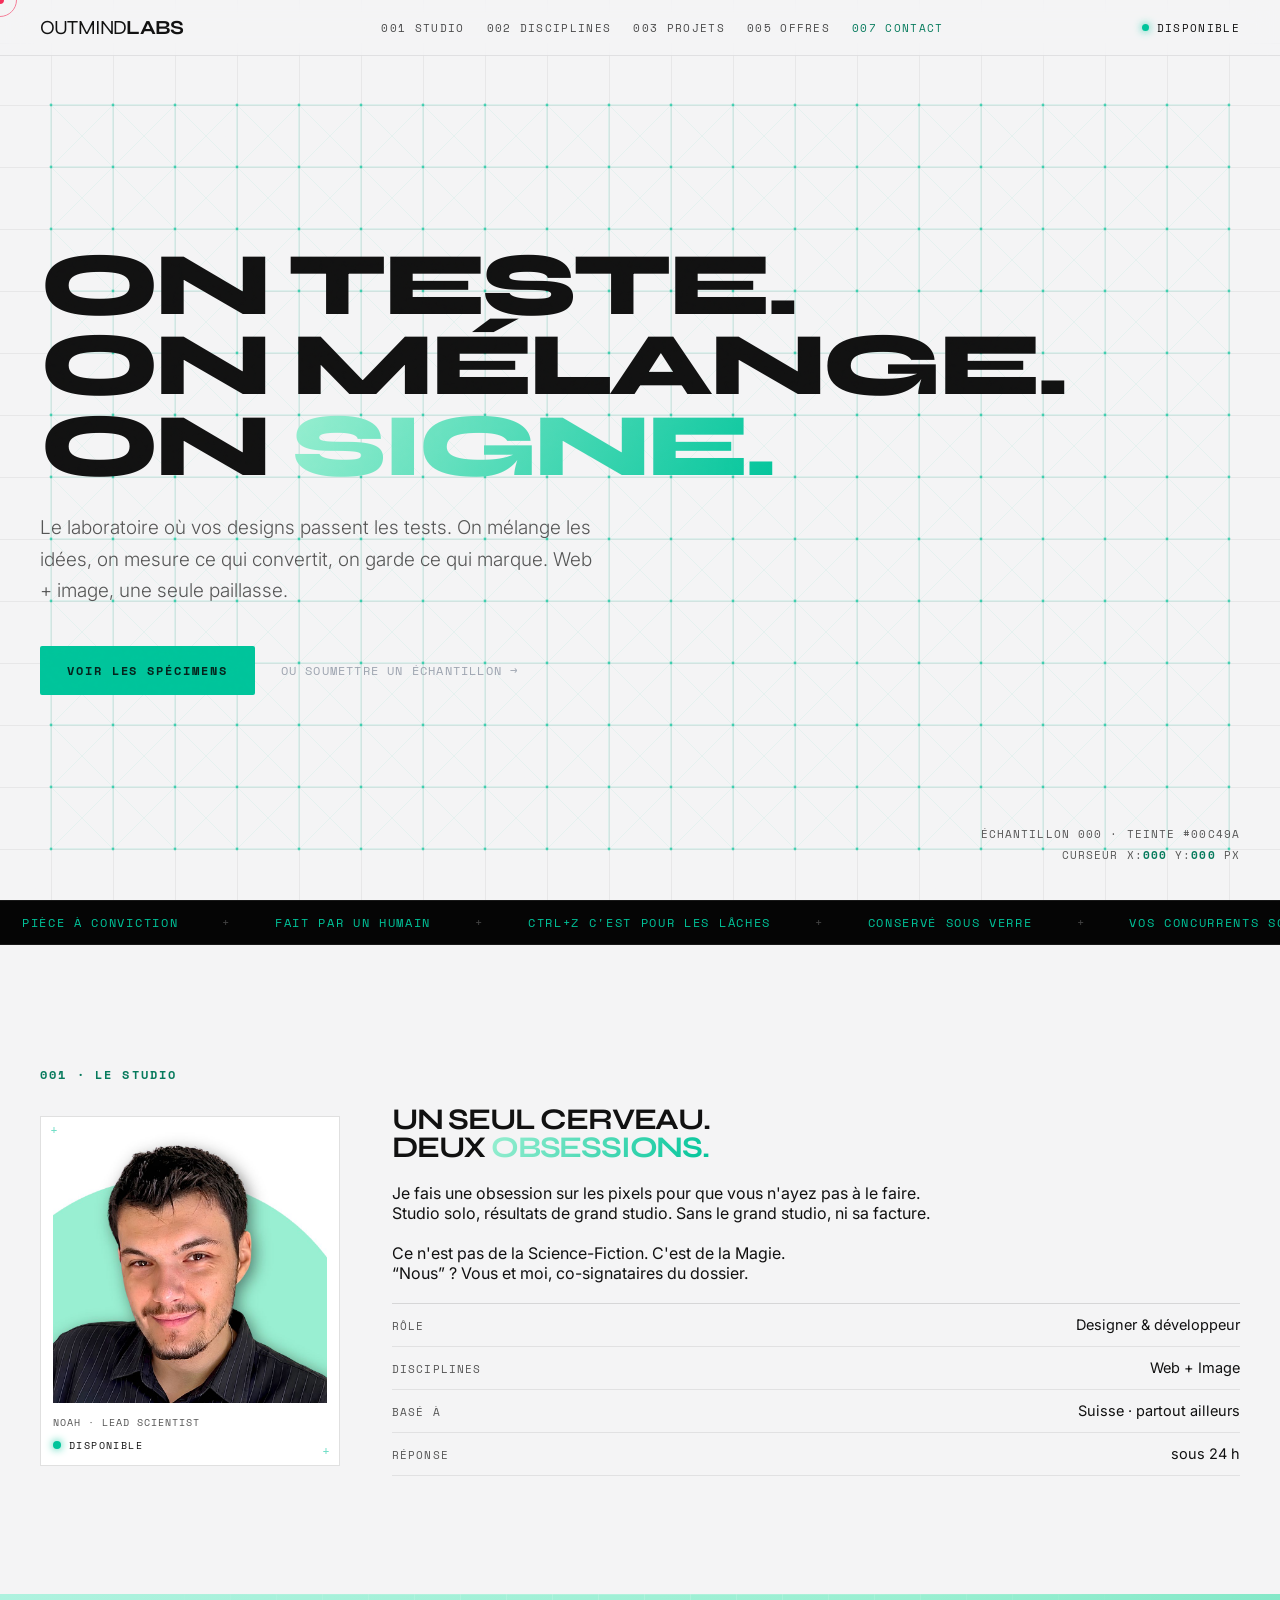
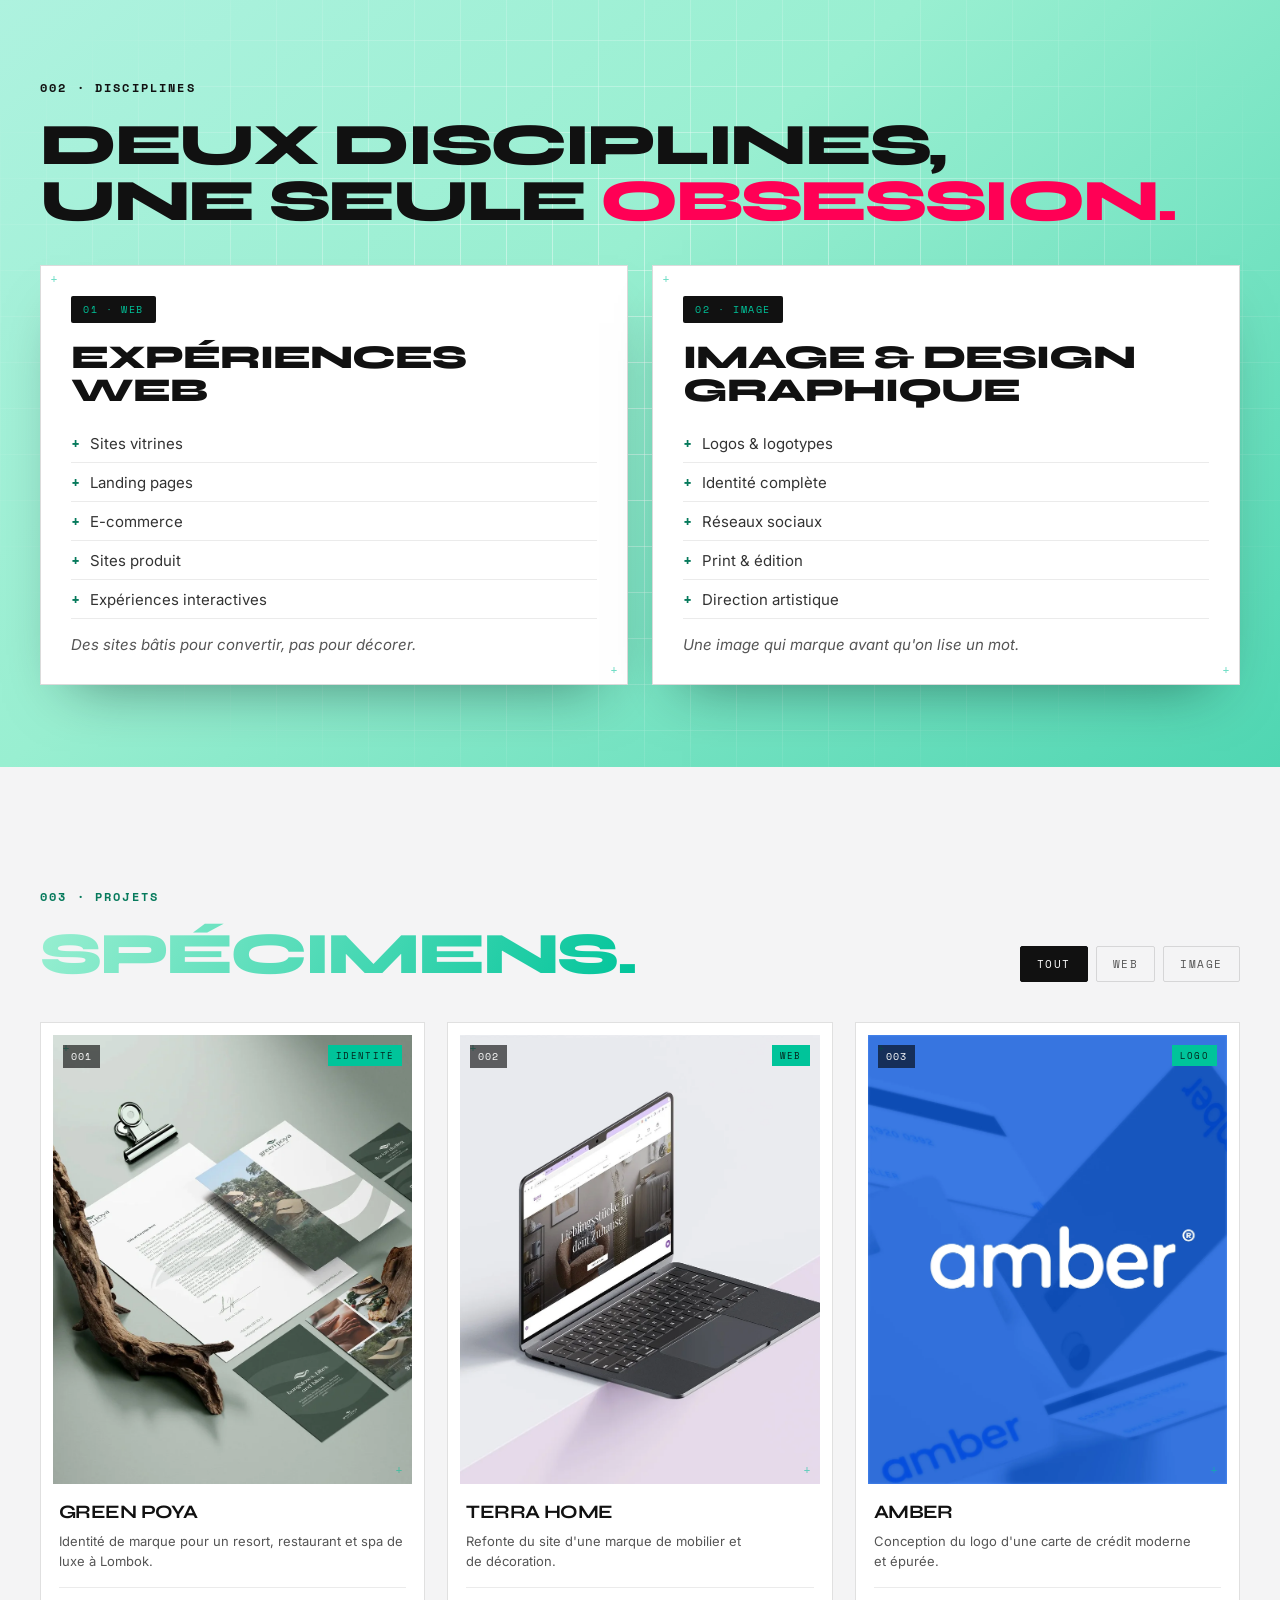
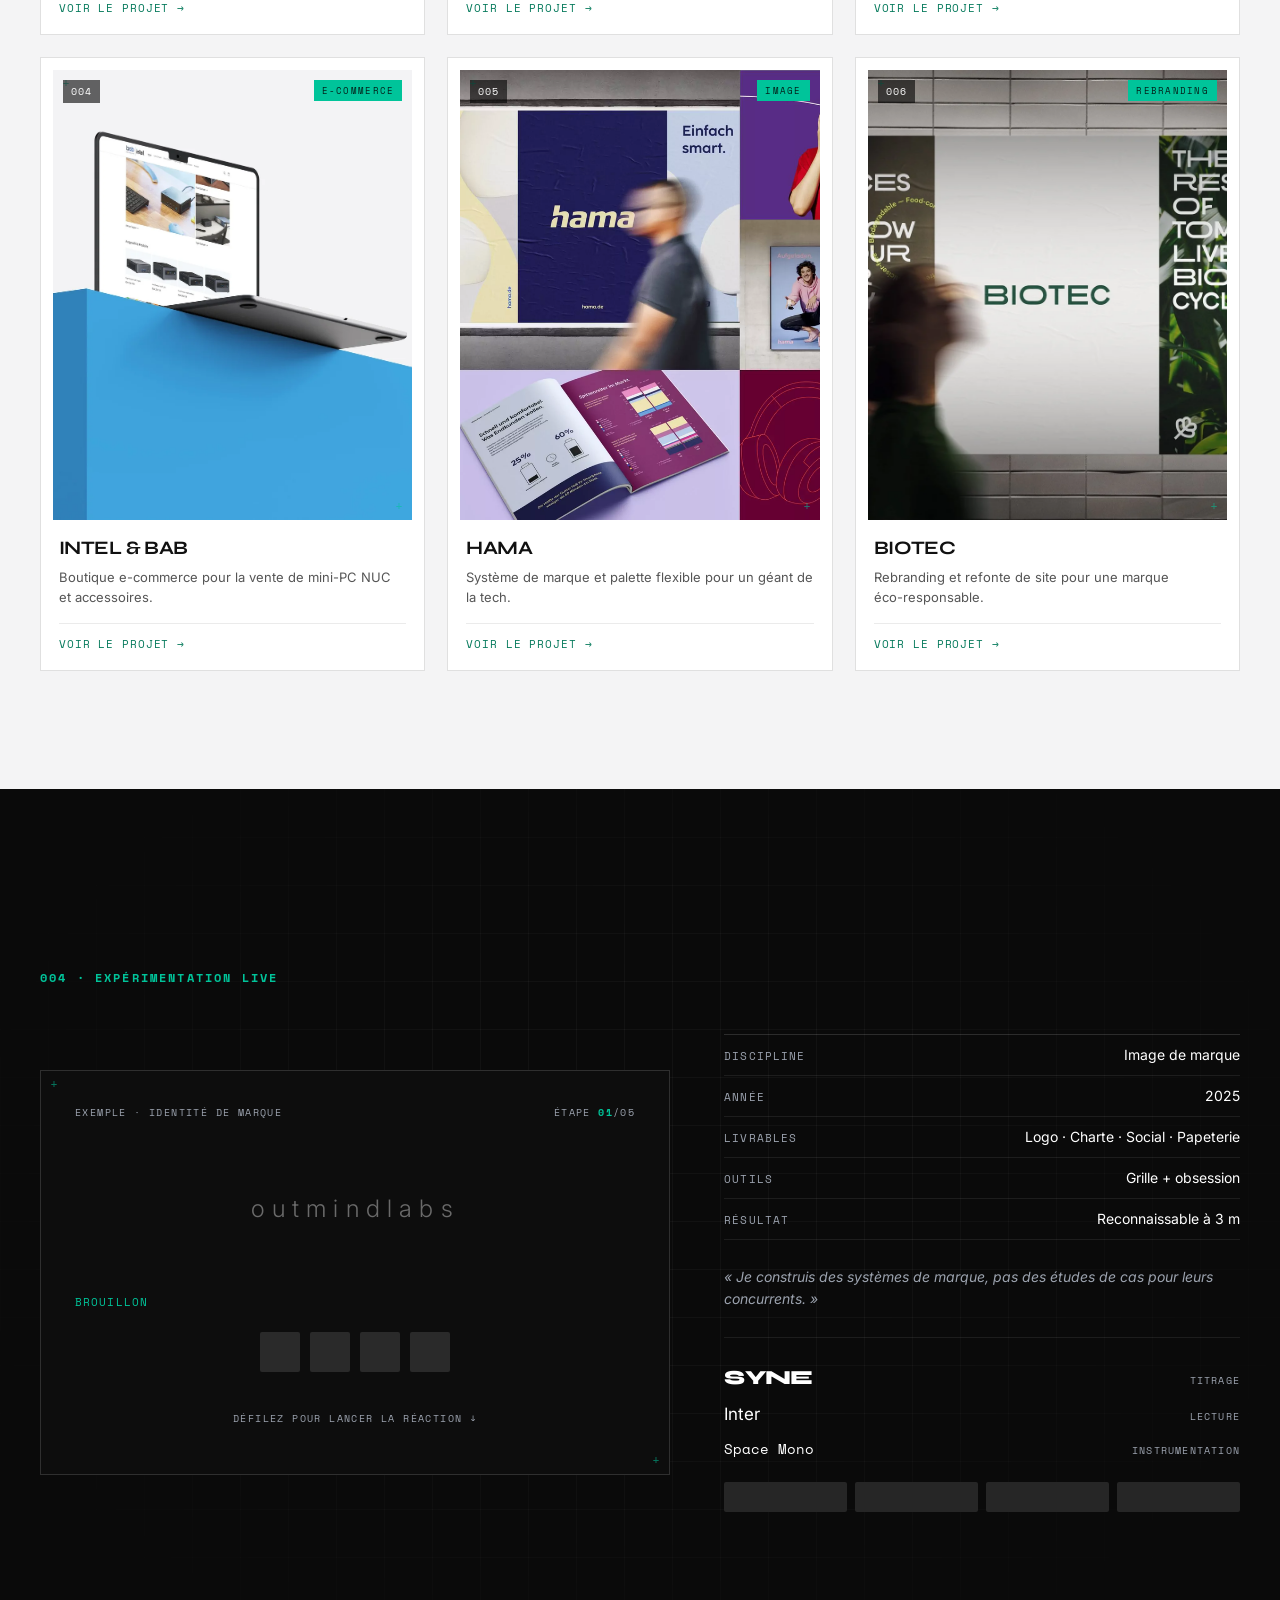
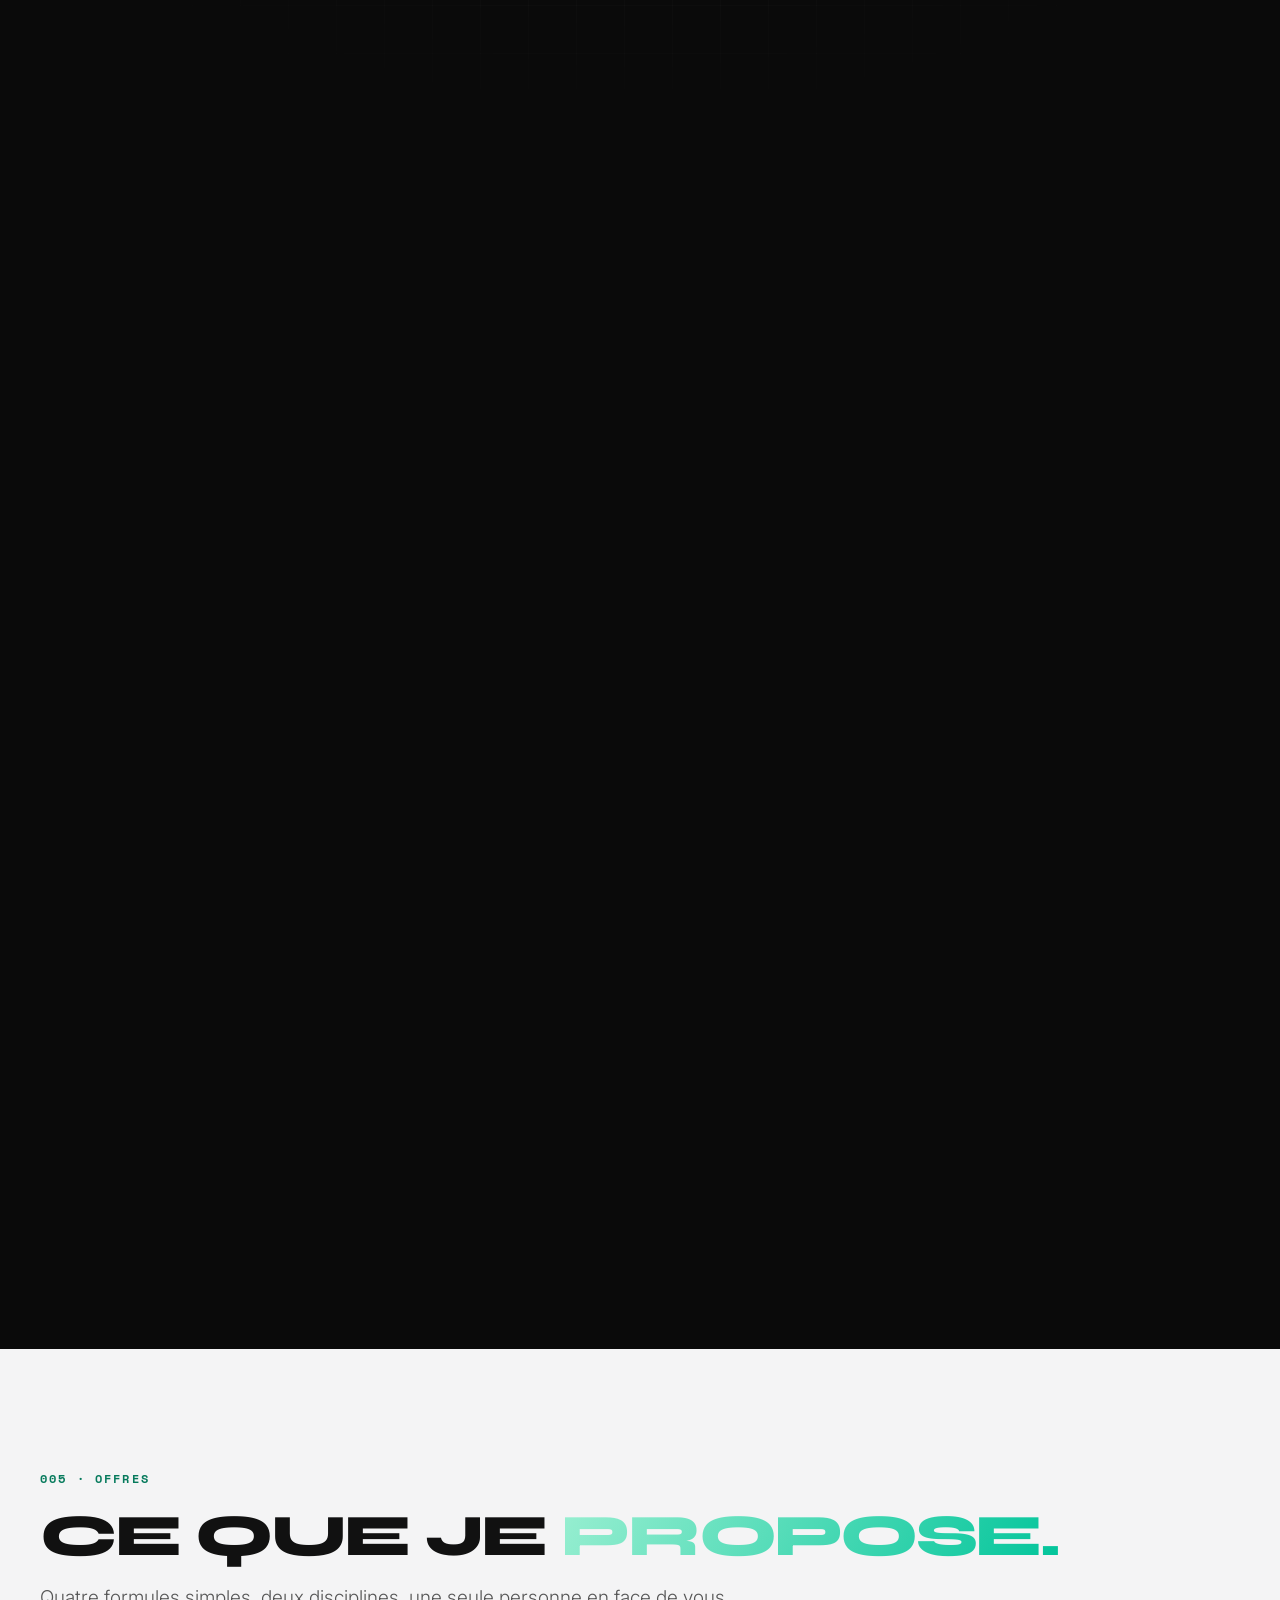
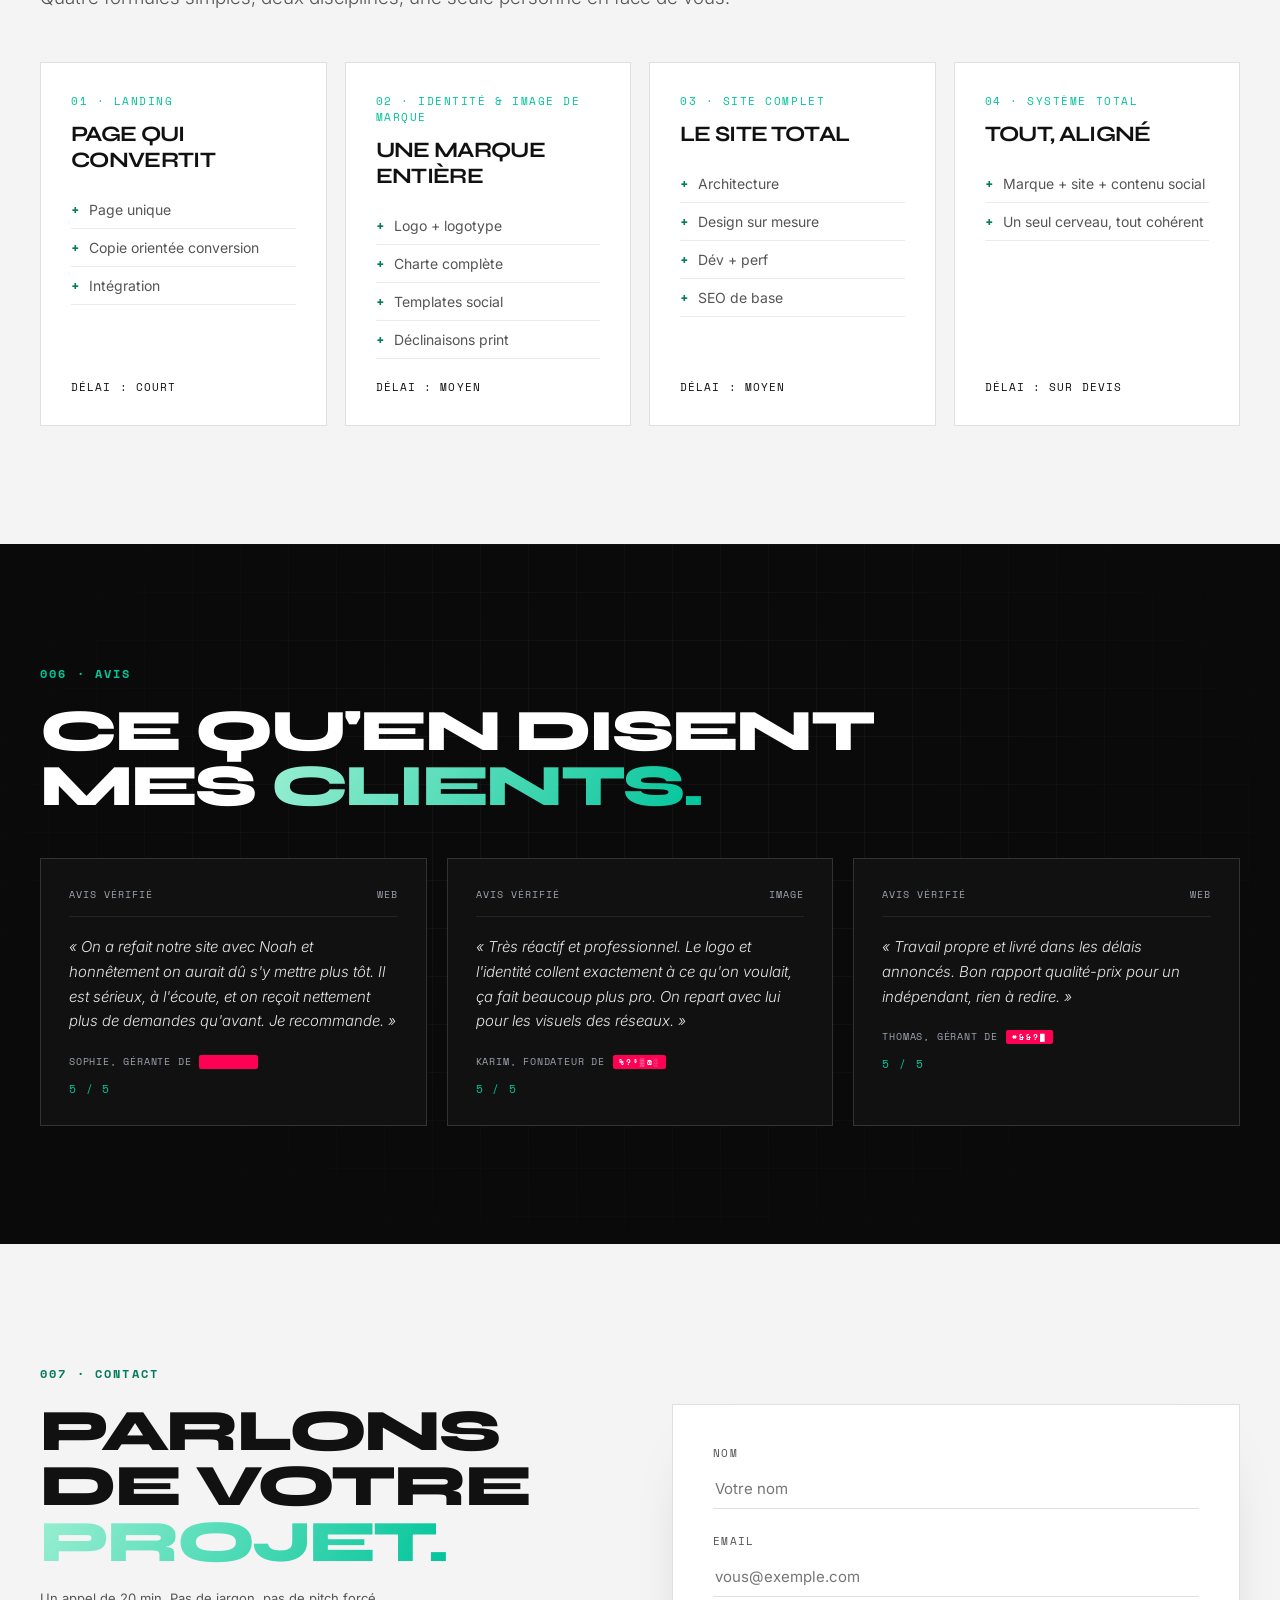
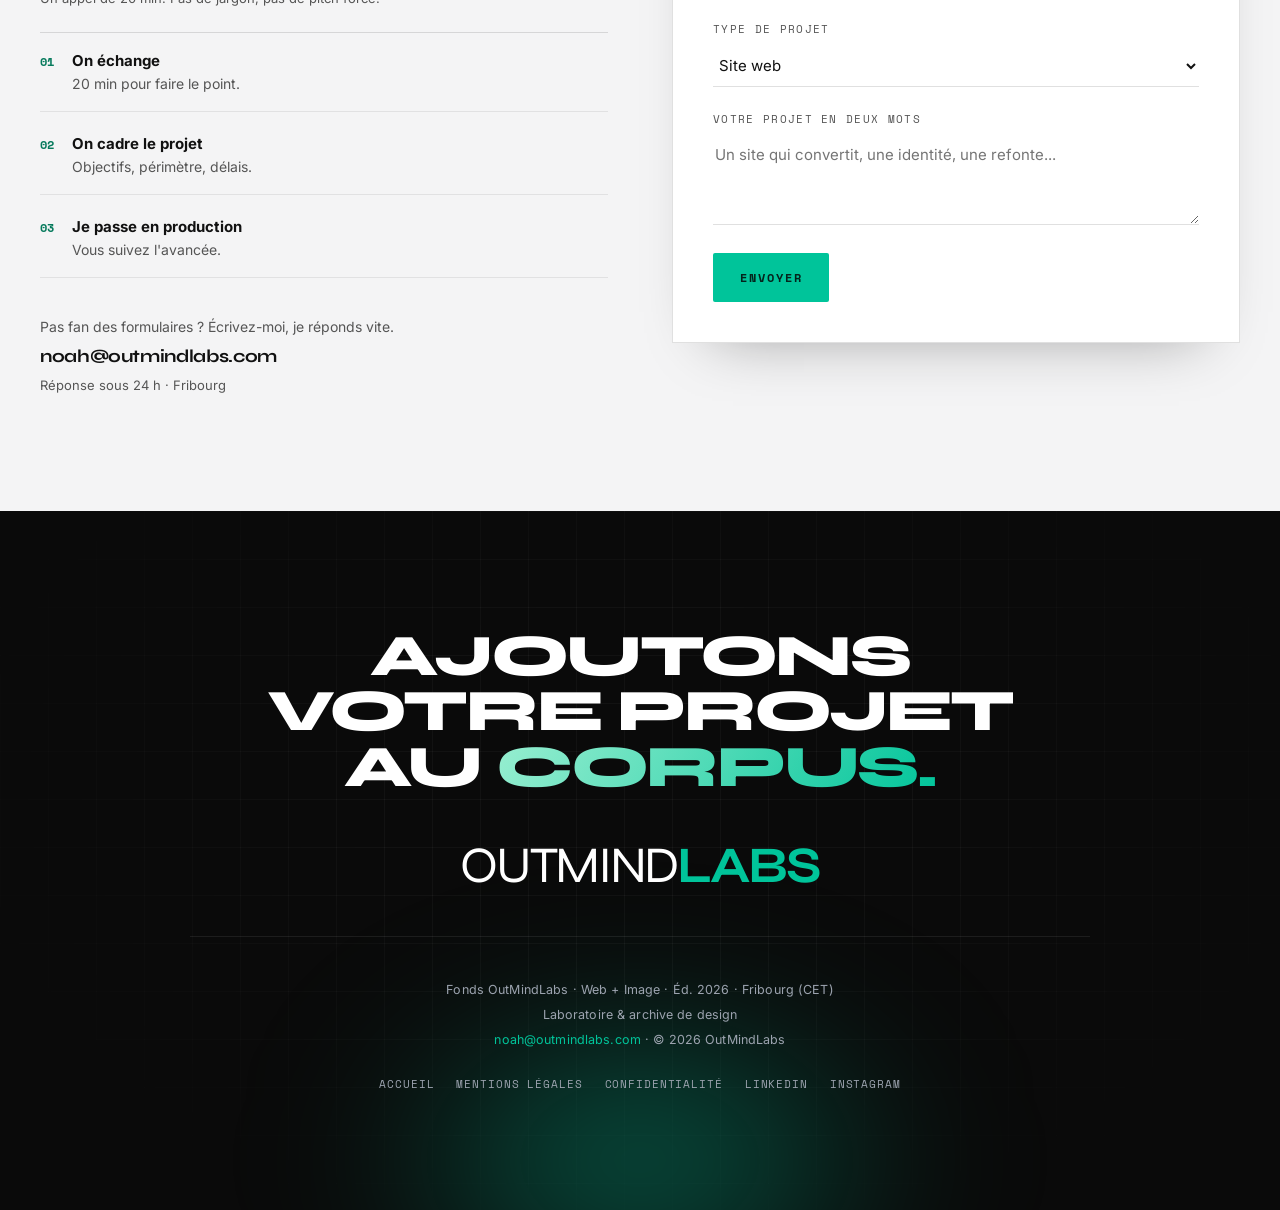
==== commit 8fef3790: "Add a floating contact CTA that follows you through the page A 'Parlons-en' pill (dark, mint ring + " ====
--- a/index.html
+++ b/index.html
@@ -26,6 +26,9 @@
   <span class="nav-status"><span class="led"></span>Disponible</span>
   <button class="nav-toggle" id="navToggle" aria-label="Menu">Index</button>
 </nav>
+
+<!-- floating contact CTA — follows you while you explore -->
+<a href="#demande" class="cta-float" id="ctaFloat"><span class="dot" aria-hidden="true"></span>Parlons-en</a>
 
 <!-- ═══ 000 · LA PAILLASSE / HERO ═══ -->
 <header class="hero" id="vitrine" data-nav="light">
--- a/css/style.css
+++ b/css/style.css
@@ -521,6 +521,26 @@
 /* ── scroll reveal ── */
 .reveal { opacity: 0; transform: translateY(34px); transition: opacity .8s var(--ease-io), transform .8s var(--ease-io); }
 .reveal.in { opacity: 1; transform: none; }
+
+/* ── floating contact CTA ── */
+.cta-float {
+  position: fixed; z-index: 950; right: 26px; bottom: 26px;
+  display: inline-flex; align-items: center; gap: 10px;
+  font-family: var(--font-mono); font-size: 12px; letter-spacing: .12em; text-transform: uppercase;
+  color: #fff; background: #111; padding: 14px 22px; border-radius: 100px;
+  box-shadow: 0 0 0 1px rgba(0,196,154,0.55), 0 18px 38px -14px rgba(0,0,0,0.6);
+  opacity: 0; transform: translateY(16px) scale(0.96); pointer-events: none;
+  transition: opacity .45s var(--ease), transform .45s var(--ease), background .25s, color .25s;
+}
+.cta-float.show { opacity: 1; transform: none; pointer-events: auto; }
+.cta-float:hover { background: var(--accent); color: var(--void); box-shadow: 0 0 0 1px var(--accent), 0 18px 38px -12px rgba(0,196,154,0.45); }
+.cta-float .dot { width: 8px; height: 8px; border-radius: 50%; background: var(--accent); animation: ctaPulse 2.4s var(--ease) infinite; }
+.cta-float:hover .dot { background: var(--void); animation: none; }
+@keyframes ctaPulse {
+  0%   { box-shadow: 0 0 0 0 rgba(0,196,154,0.5); }
+  70%  { box-shadow: 0 0 0 7px rgba(0,196,154,0); }
+  100% { box-shadow: 0 0 0 0 rgba(0,196,154,0); }
+}
 
 /* ═══════════════ RESPONSIVE ═══════════════ */
 @media (max-width: 900px) {
@@ -560,6 +580,7 @@
   .assay-grid { grid-template-columns: 1fr; }
   .hero { padding: 110px 18px 70px; }
   .hero .h-xl { font-size: clamp(30px, 12.5vw, 50px); }   /* fit 'ON MÉLANGE.' on one line */
+  .cta-float { right: 16px; bottom: 16px; padding: 12px 18px; font-size: 11px; }
   .hero-cta { gap: 16px; flex-direction: column; align-items: flex-start; }
   .hero-cta .btn { width: 100%; justify-content: center; }
   .discipline, .reaction, .rap, .assay { padding: 24px; }
@@ -574,6 +595,7 @@
   .reveal { opacity: 1; transform: none; transition: none; }
   .r-word, .sw, .grid-underlay, .r-stamp,
   .metatable li, .fiche-note, .typekit .row, .typekit .chip { transition: none; }
+  .cta-float .dot { animation: none; }
   .fiche-scroll { height: auto; }
   .fiche-sticky { position: static; min-height: 0; }
   * { scroll-behavior: auto !important; }
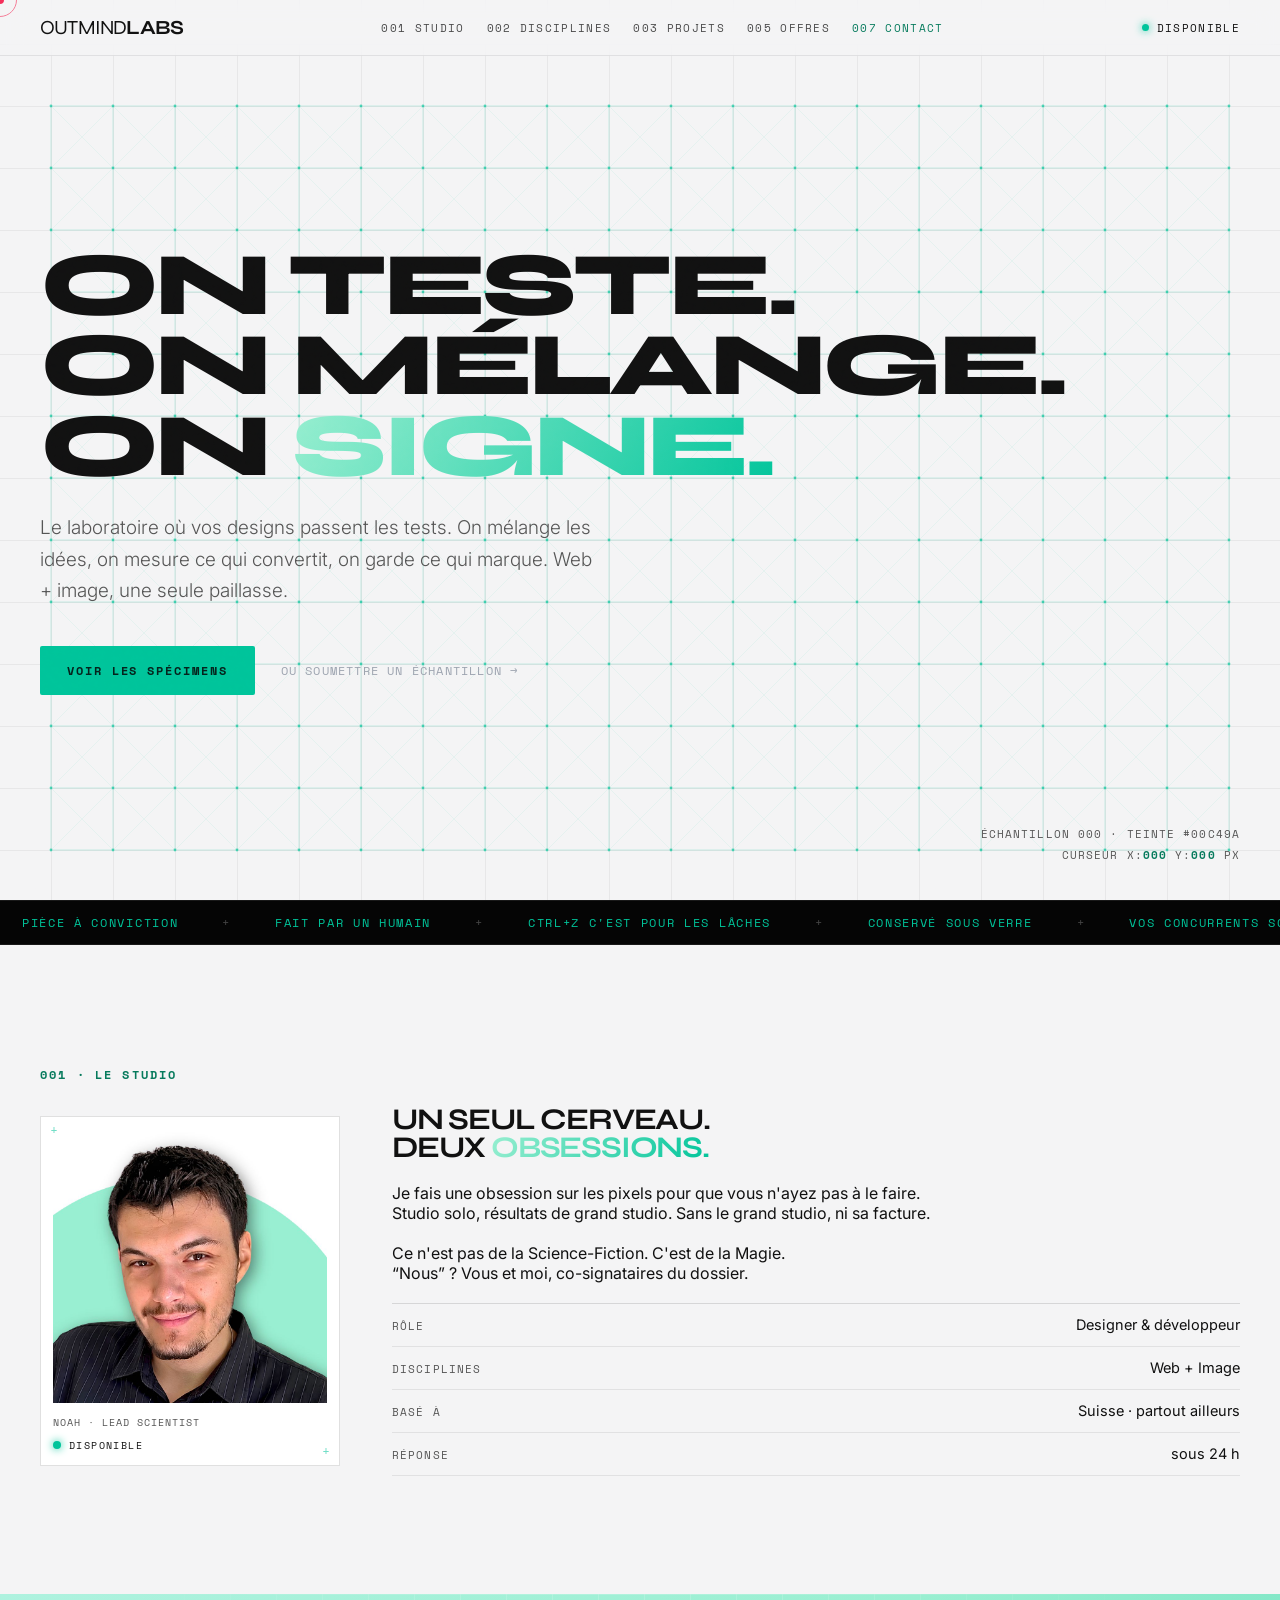
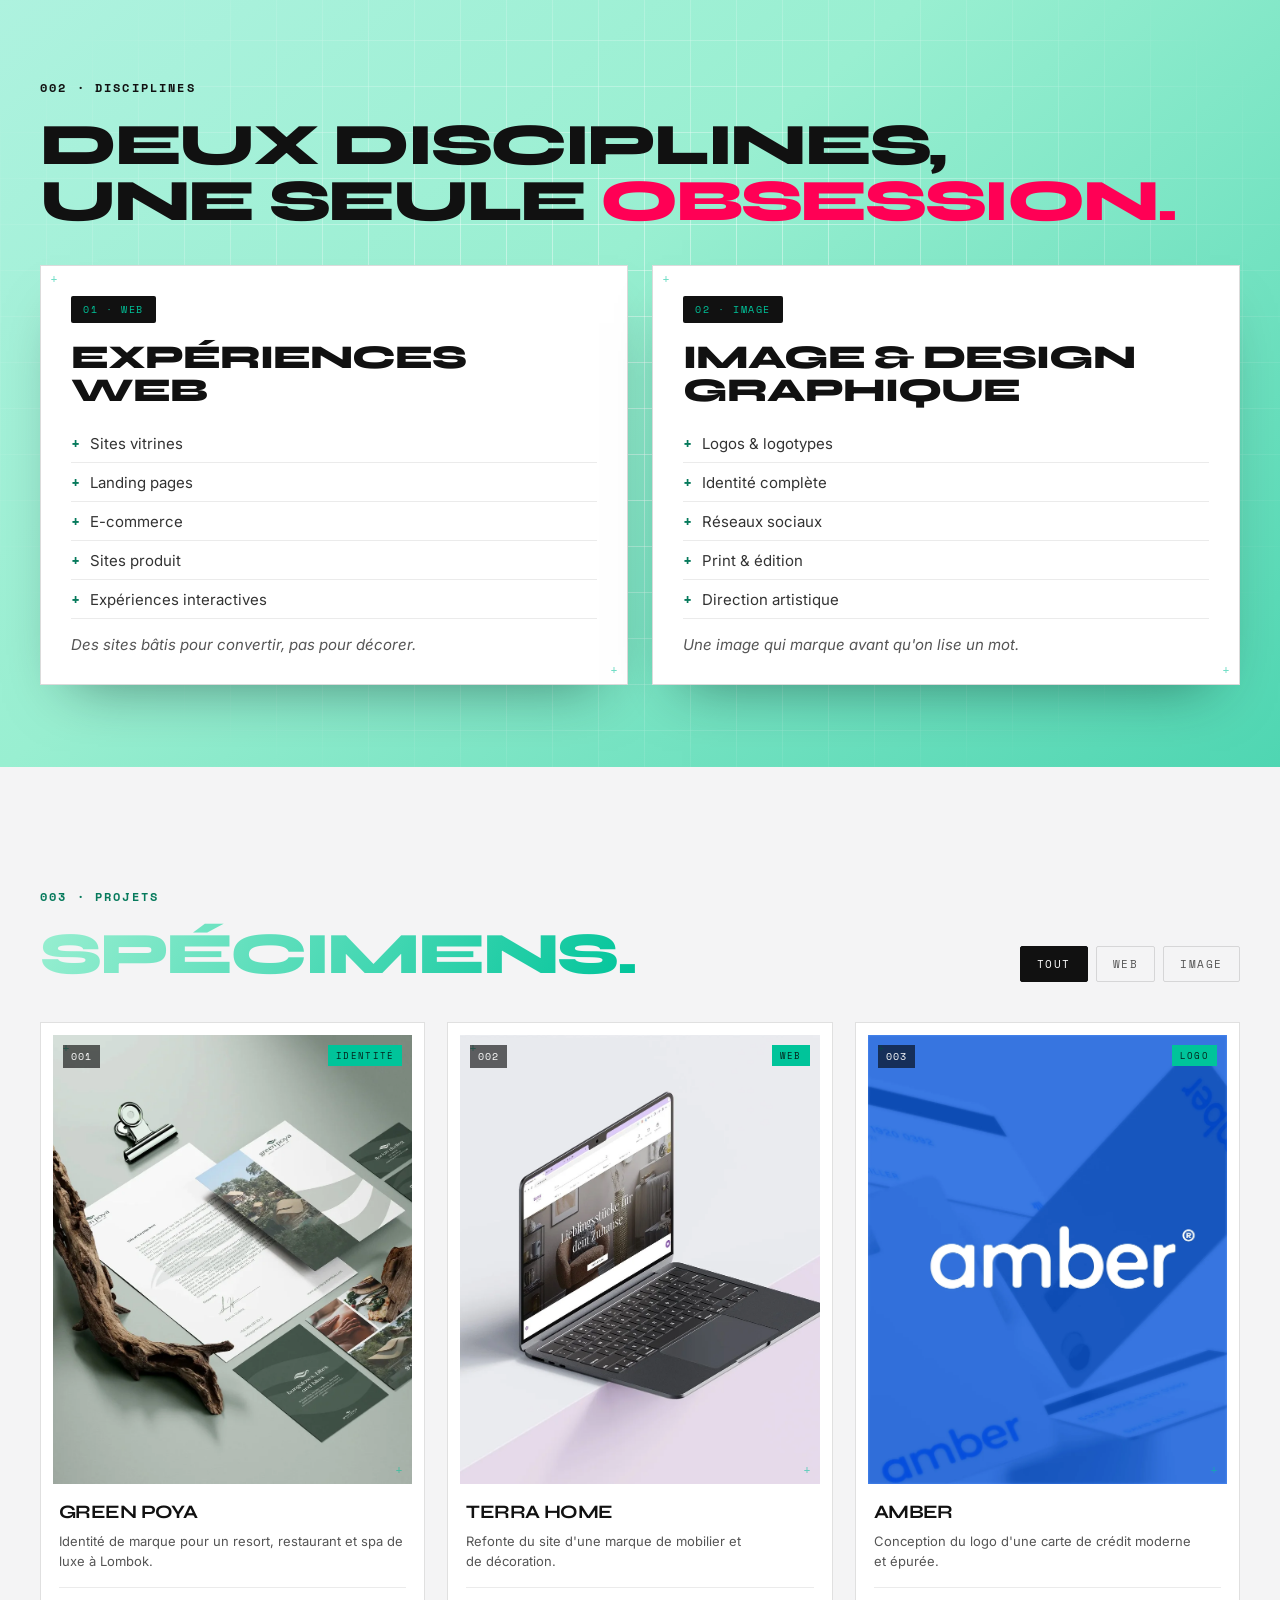
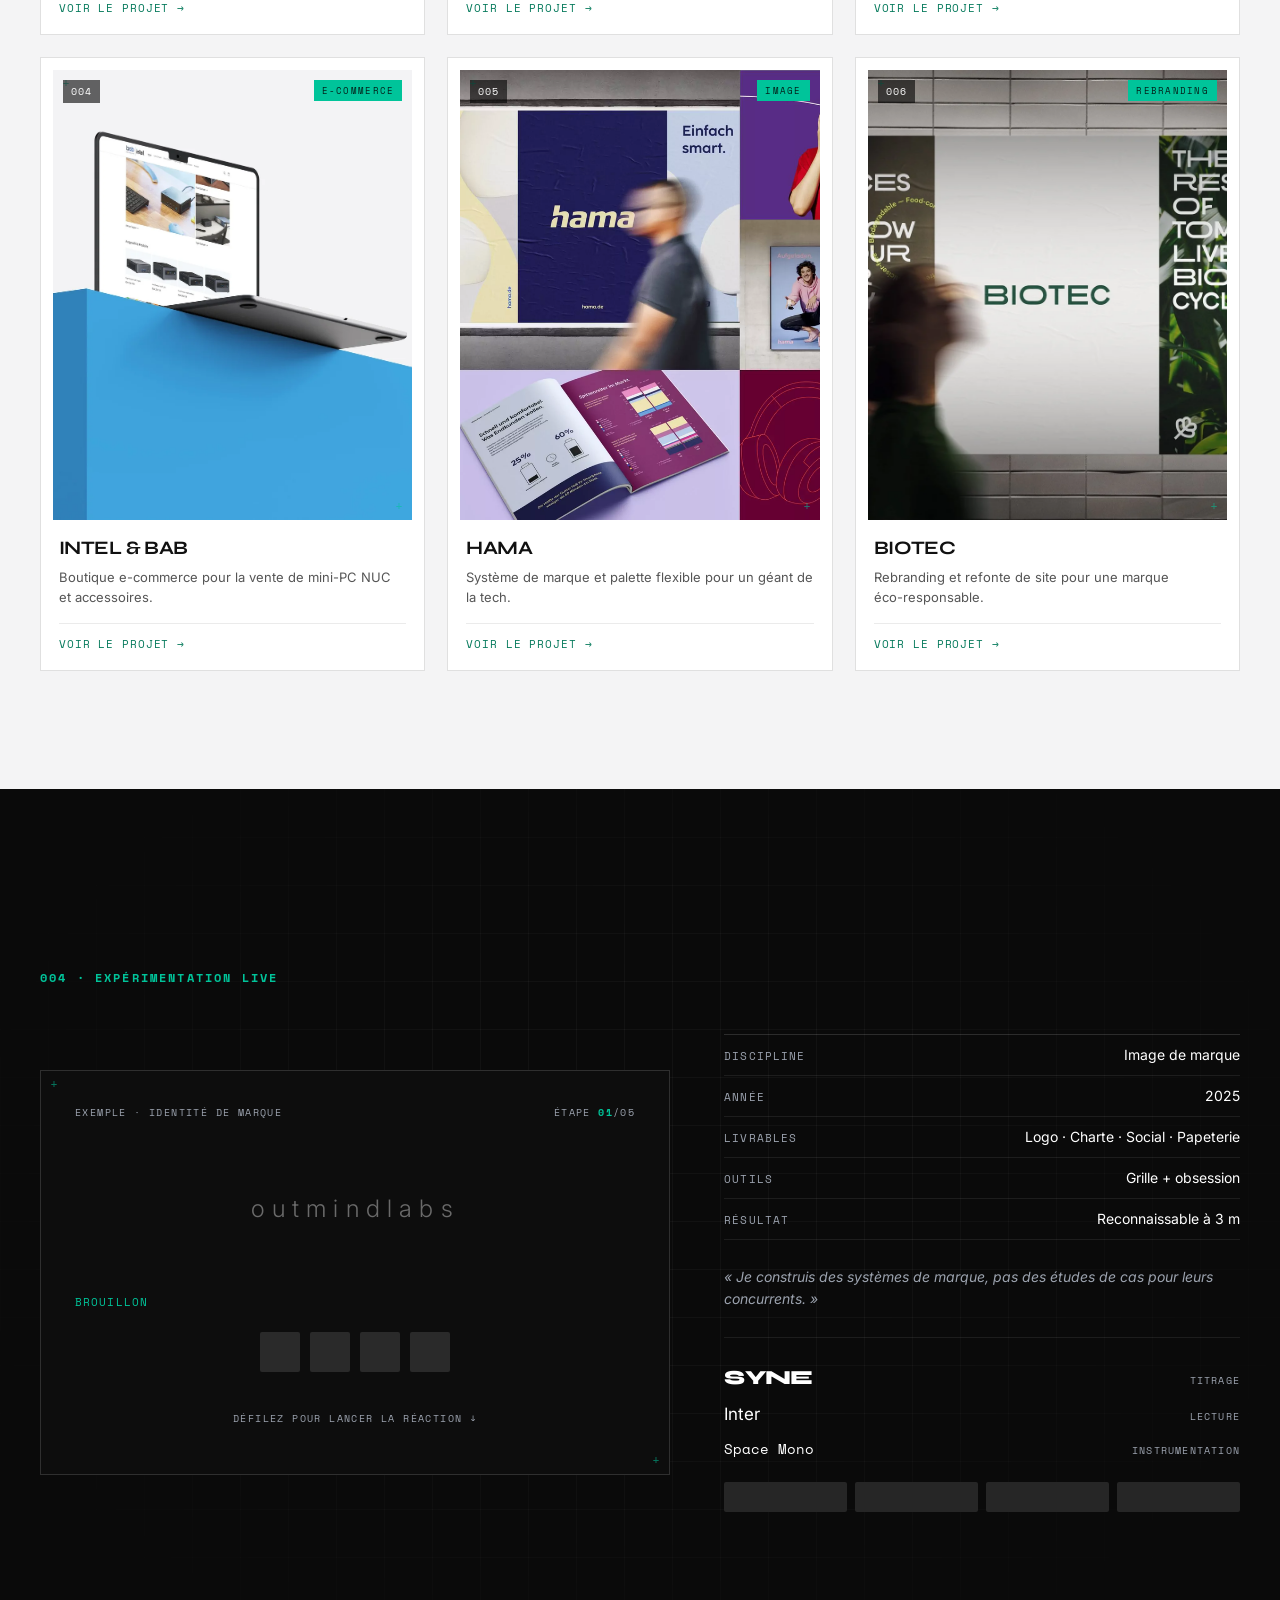
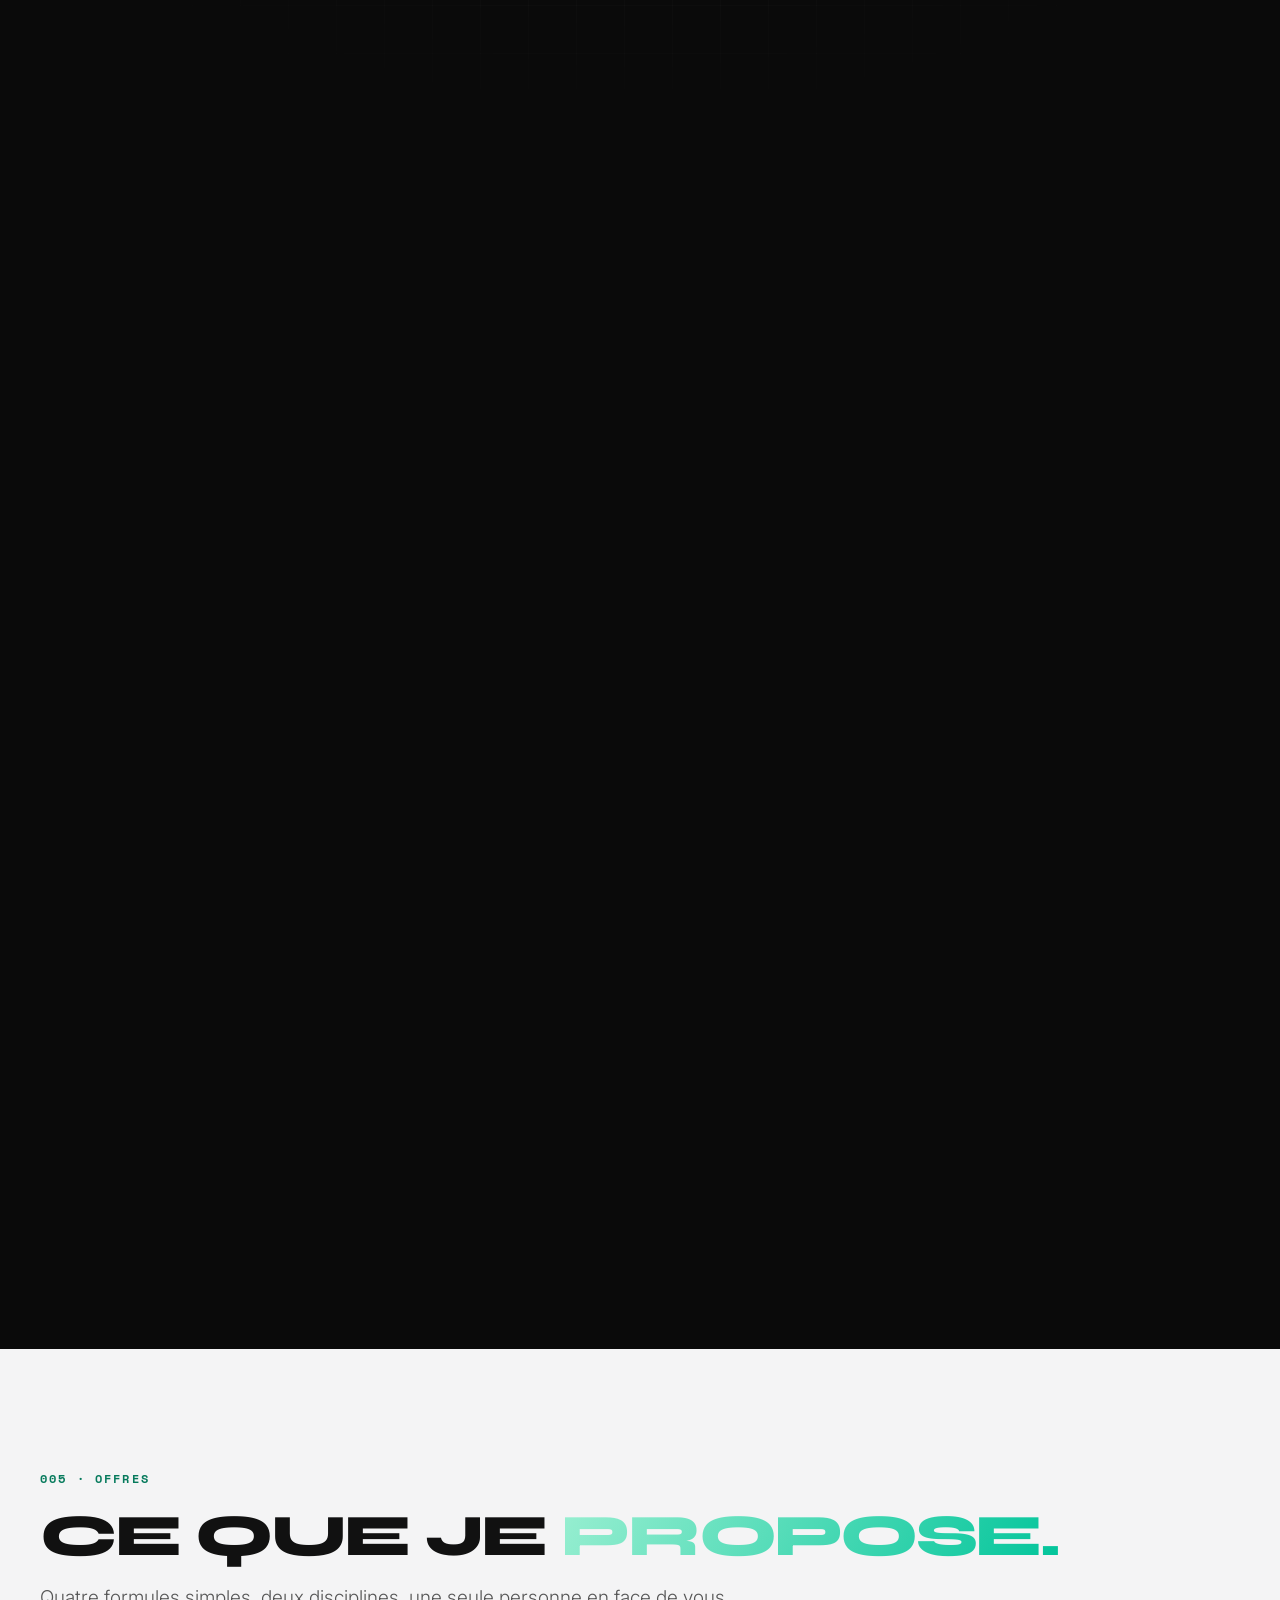
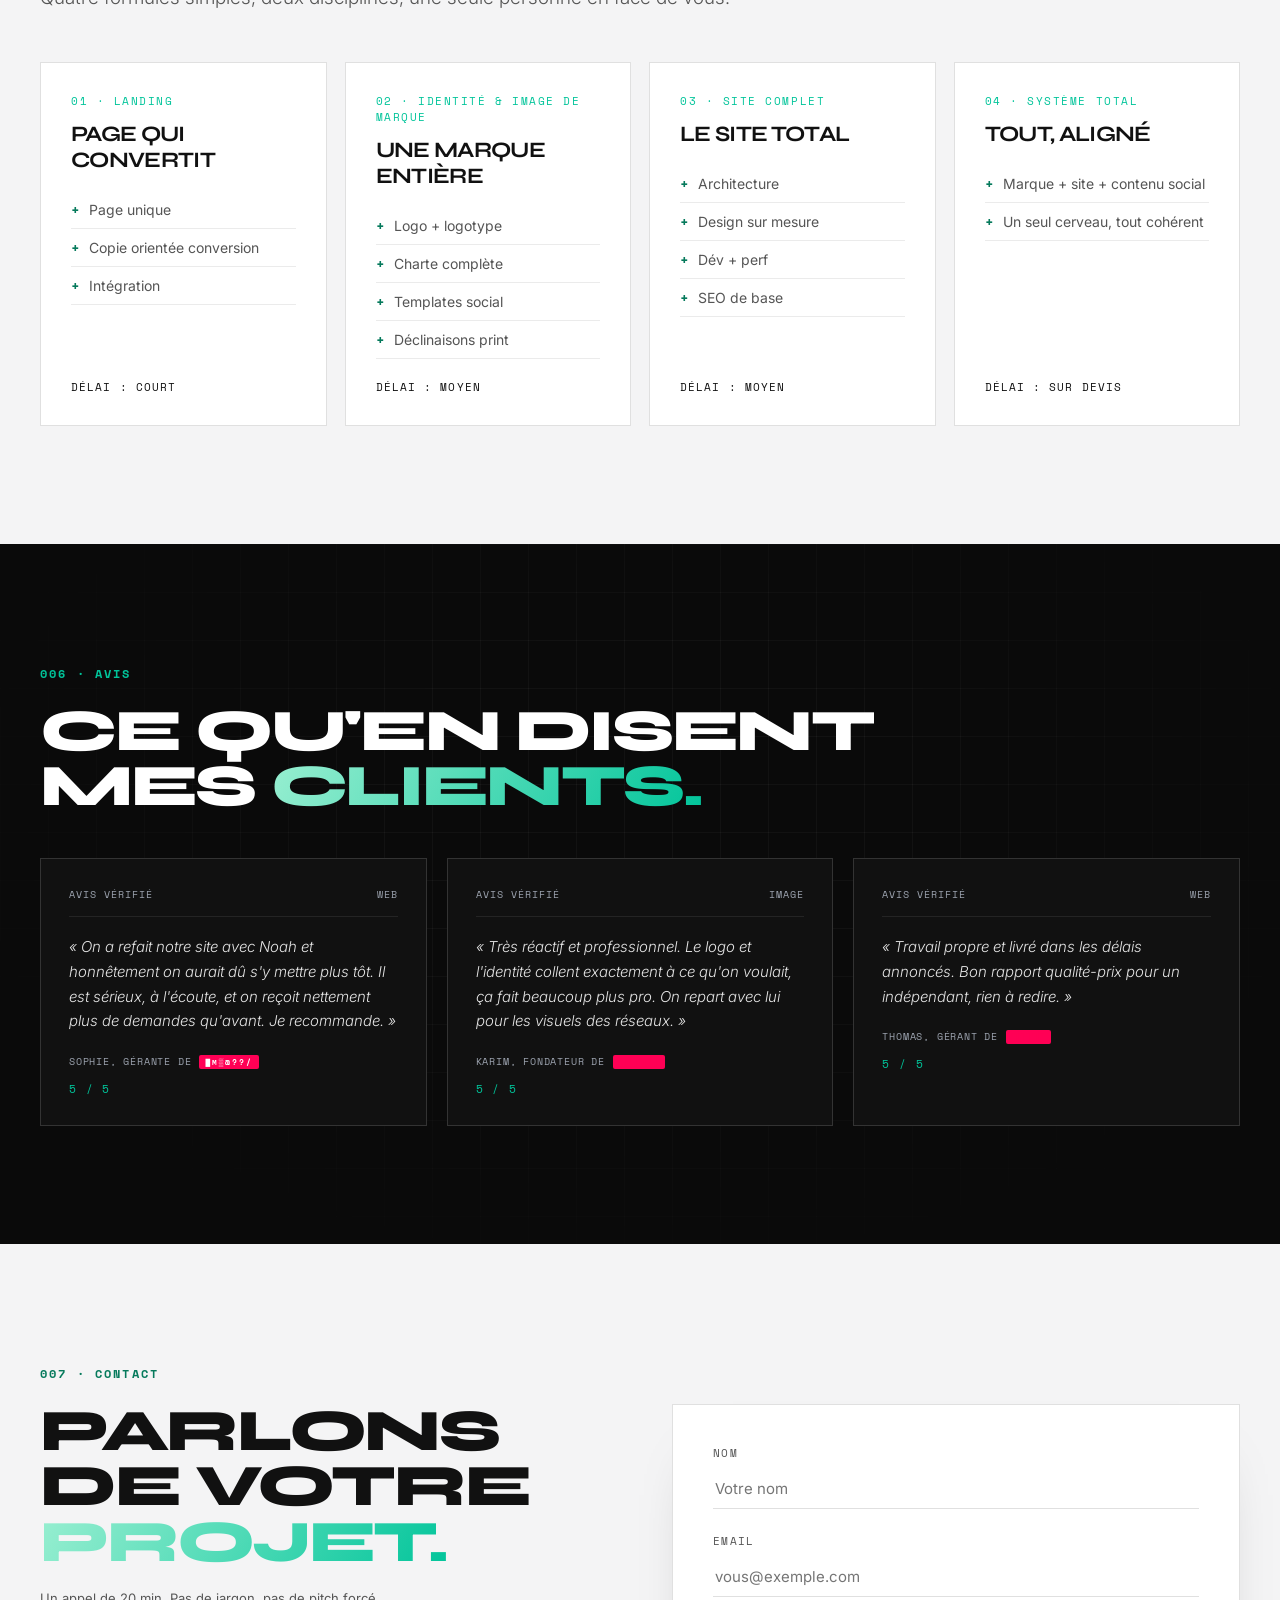
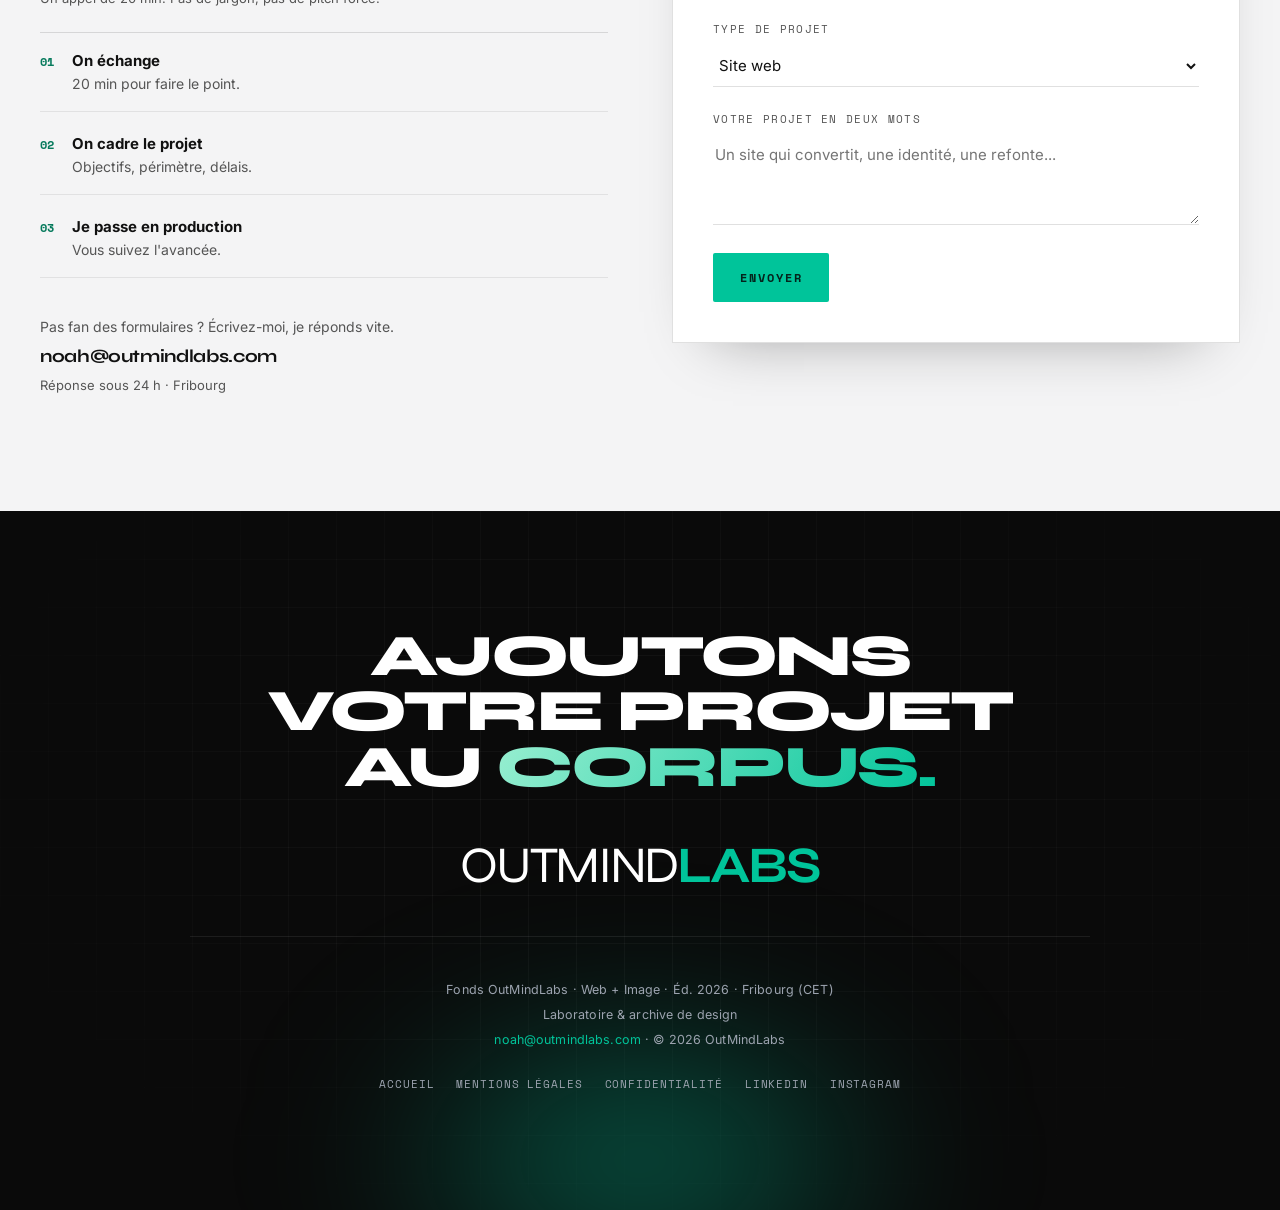
==== commit 306b85a7: "Floating CTA: drop the pulsing dot, keep the button" ====
--- a/index.html
+++ b/index.html
@@ -28,7 +28,7 @@
 </nav>
 
 <!-- floating contact CTA — follows you while you explore -->
-<a href="#demande" class="cta-float" id="ctaFloat"><span class="dot" aria-hidden="true"></span>Parlons-en</a>
+<a href="#demande" class="cta-float" id="ctaFloat">Parlons-en</a>
 
 <!-- ═══ 000 · LA PAILLASSE / HERO ═══ -->
 <header class="hero" id="vitrine" data-nav="light">
--- a/css/style.css
+++ b/css/style.css
@@ -525,7 +525,7 @@
 /* ── floating contact CTA ── */
 .cta-float {
   position: fixed; z-index: 950; right: 26px; bottom: 26px;
-  display: inline-flex; align-items: center; gap: 10px;
+  display: inline-flex; align-items: center;
   font-family: var(--font-mono); font-size: 12px; letter-spacing: .12em; text-transform: uppercase;
   color: #fff; background: #111; padding: 14px 22px; border-radius: 100px;
   box-shadow: 0 0 0 1px rgba(0,196,154,0.55), 0 18px 38px -14px rgba(0,0,0,0.6);
@@ -534,13 +534,6 @@
 }
 .cta-float.show { opacity: 1; transform: none; pointer-events: auto; }
 .cta-float:hover { background: var(--accent); color: var(--void); box-shadow: 0 0 0 1px var(--accent), 0 18px 38px -12px rgba(0,196,154,0.45); }
-.cta-float .dot { width: 8px; height: 8px; border-radius: 50%; background: var(--accent); animation: ctaPulse 2.4s var(--ease) infinite; }
-.cta-float:hover .dot { background: var(--void); animation: none; }
-@keyframes ctaPulse {
-  0%   { box-shadow: 0 0 0 0 rgba(0,196,154,0.5); }
-  70%  { box-shadow: 0 0 0 7px rgba(0,196,154,0); }
-  100% { box-shadow: 0 0 0 0 rgba(0,196,154,0); }
-}
 
 /* ═══════════════ RESPONSIVE ═══════════════ */
 @media (max-width: 900px) {
@@ -595,7 +588,6 @@
   .reveal { opacity: 1; transform: none; transition: none; }
   .r-word, .sw, .grid-underlay, .r-stamp,
   .metatable li, .fiche-note, .typekit .row, .typekit .chip { transition: none; }
-  .cta-float .dot { animation: none; }
   .fiche-scroll { height: auto; }
   .fiche-sticky { position: static; min-height: 0; }
   * { scroll-behavior: auto !important; }
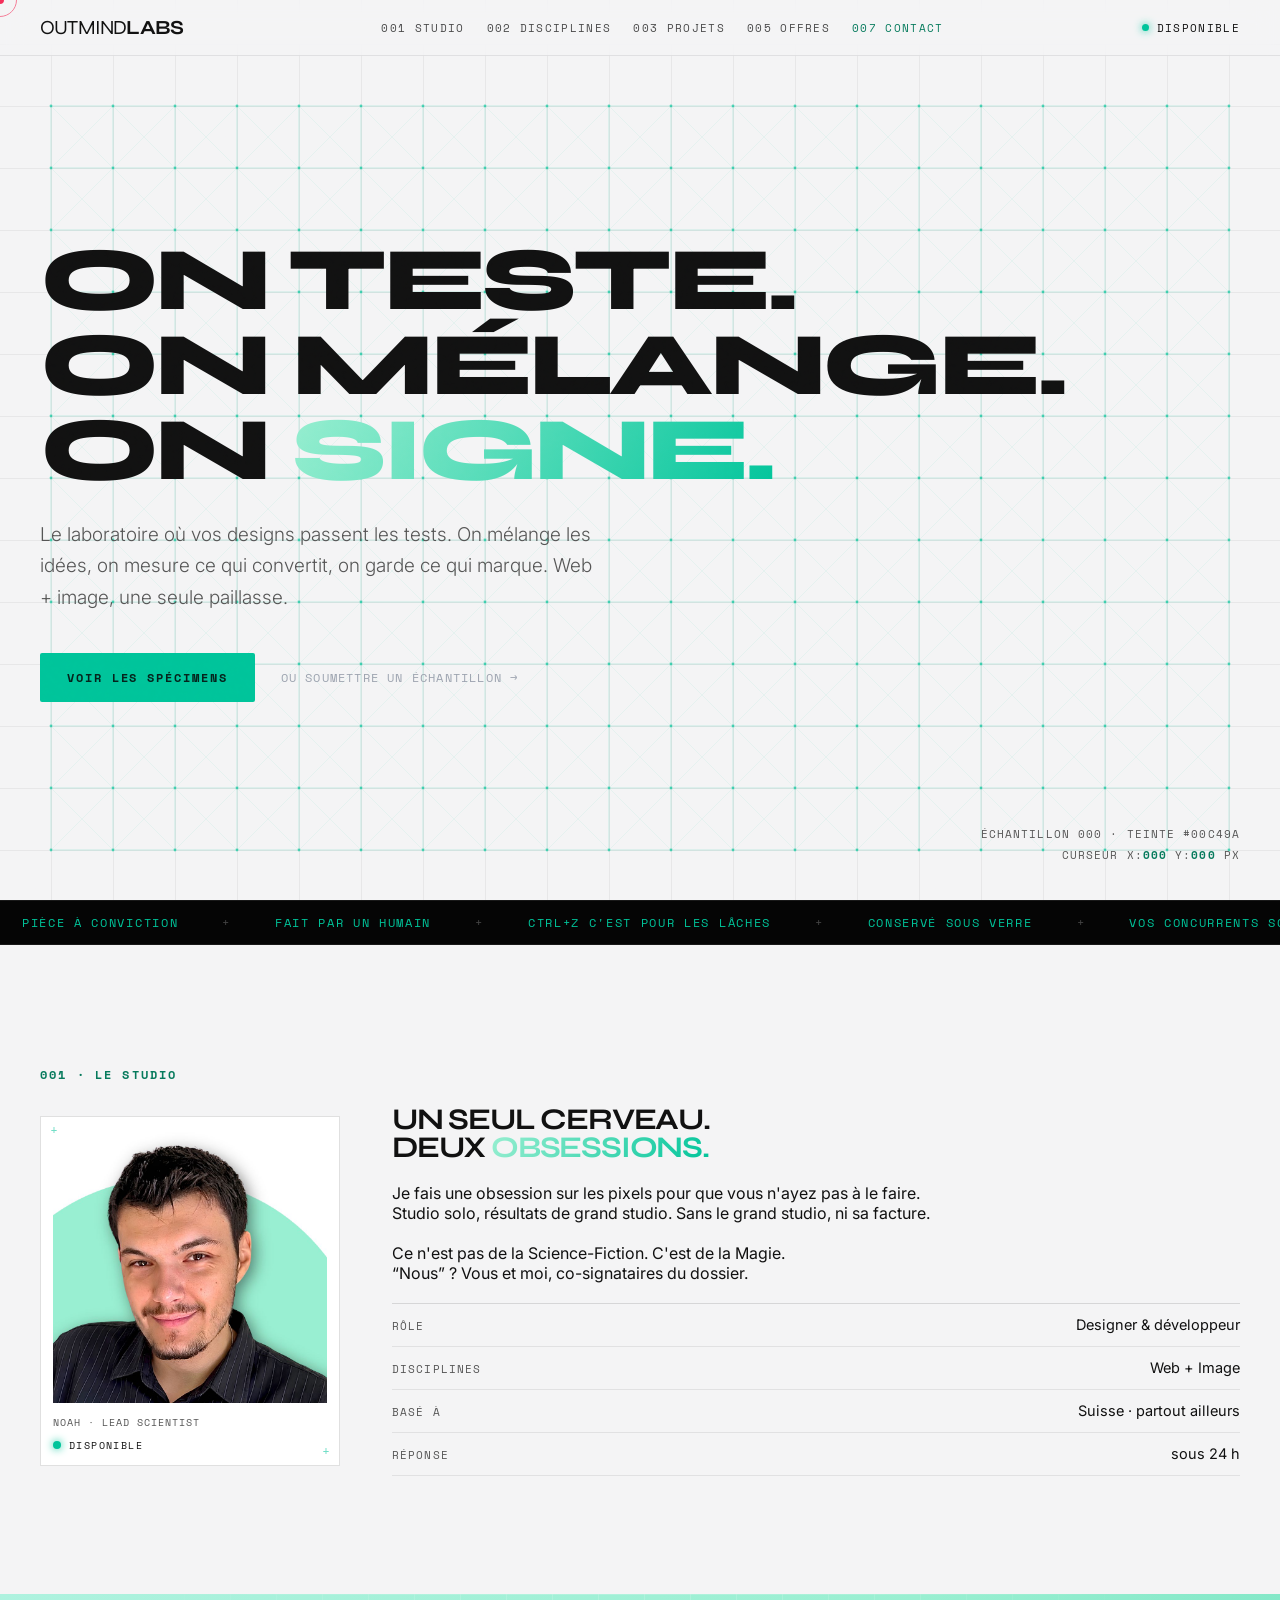
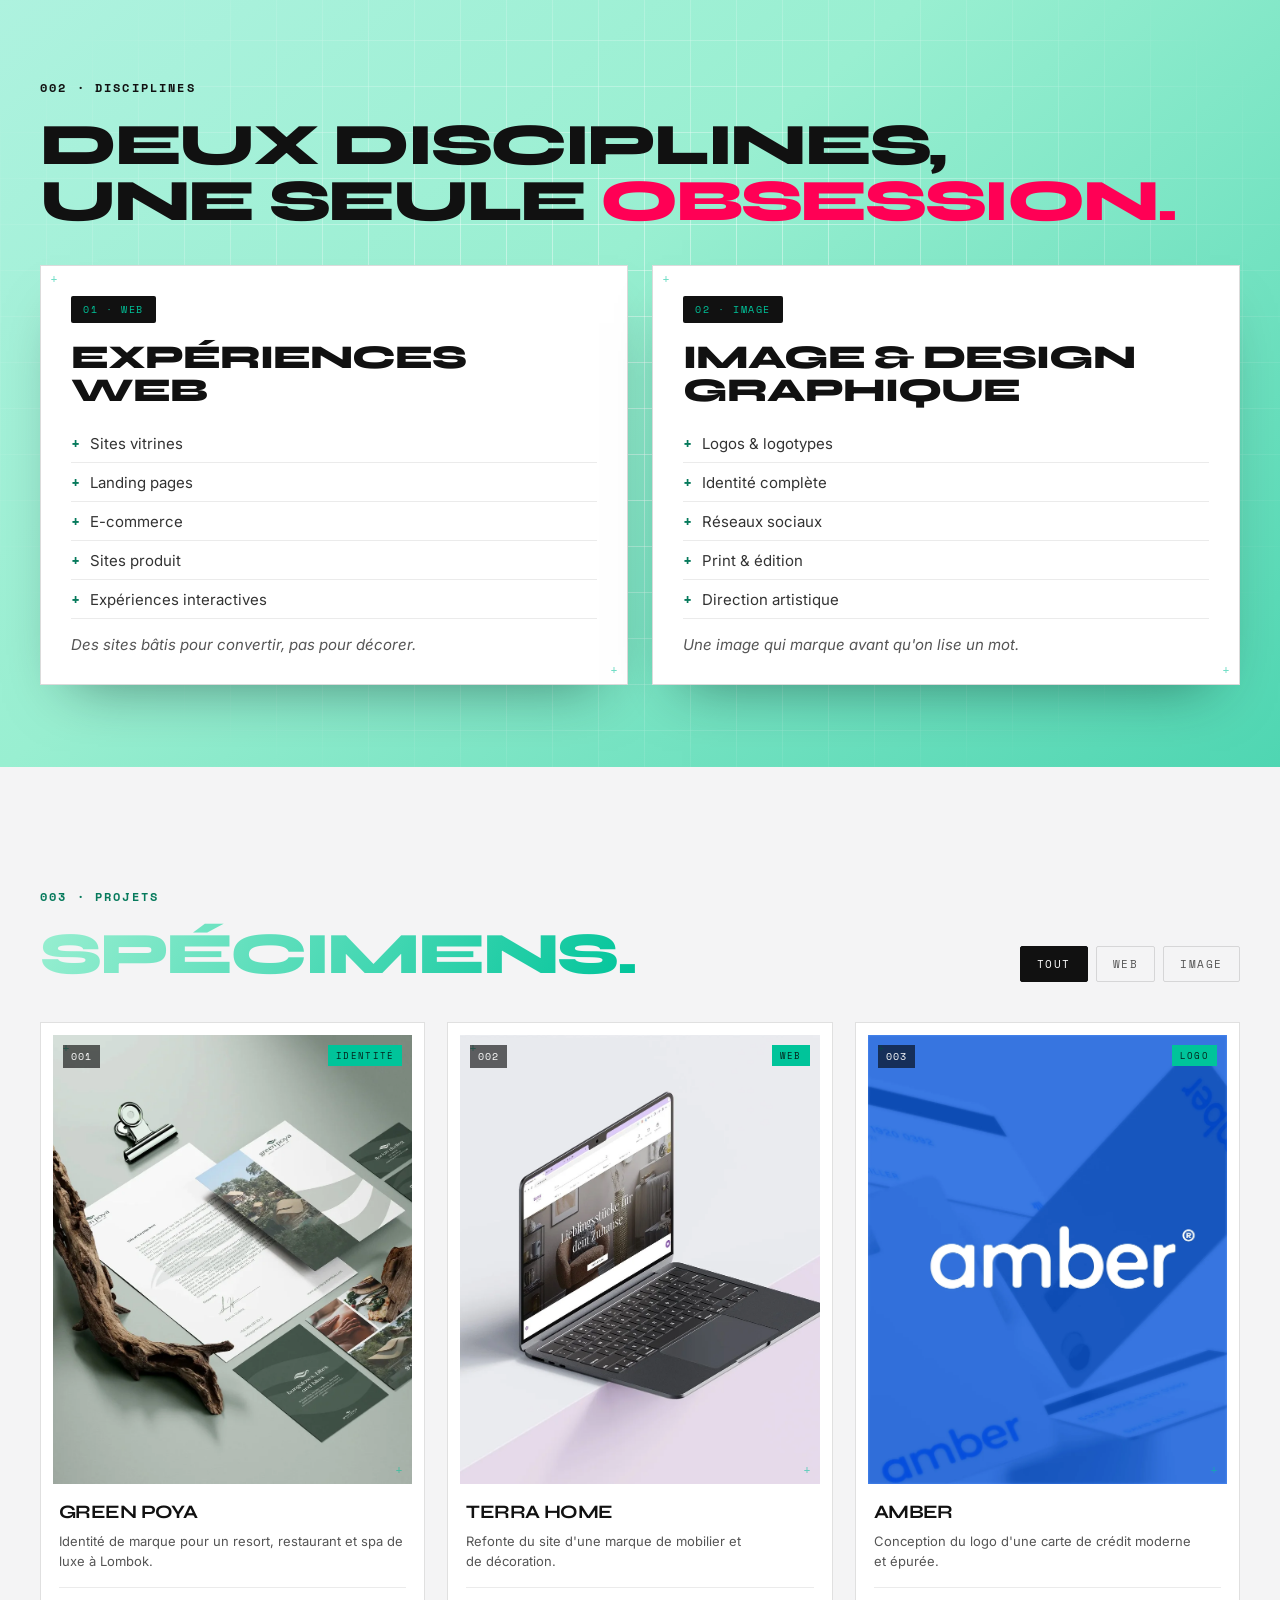
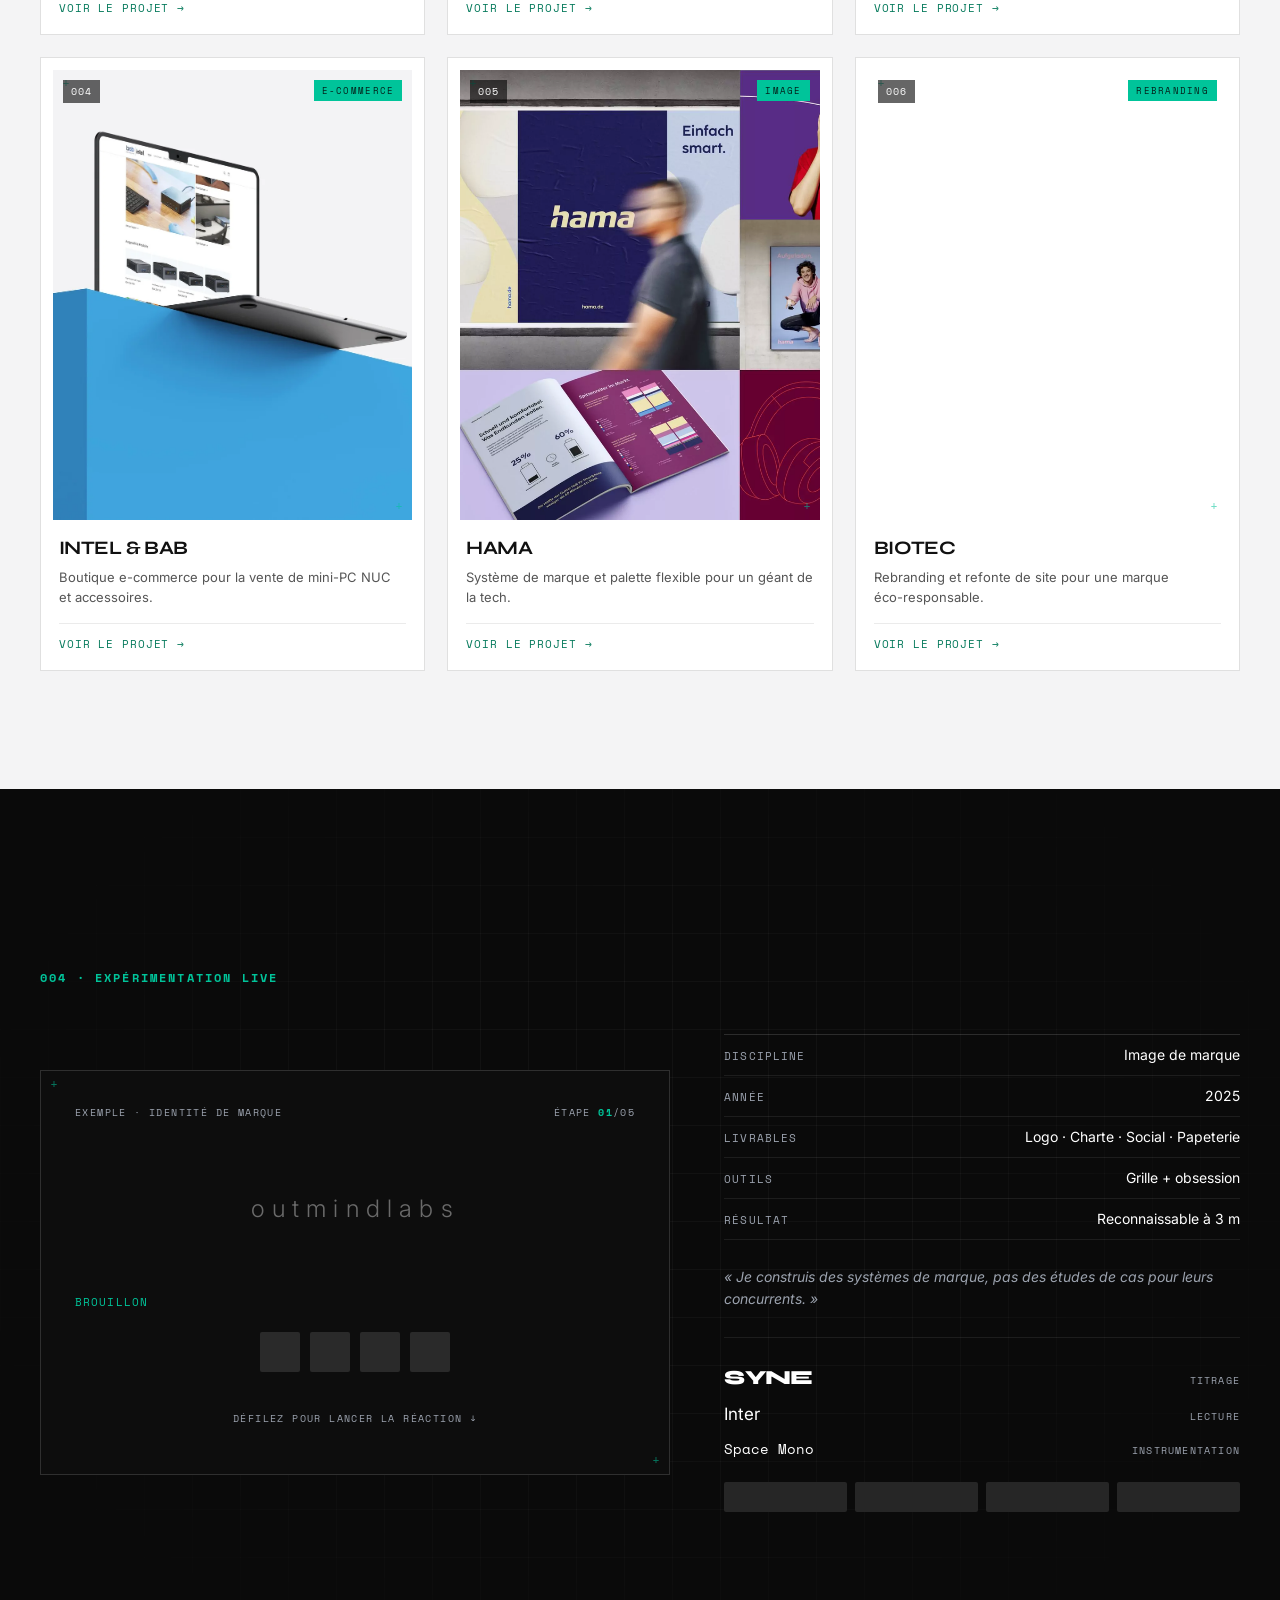
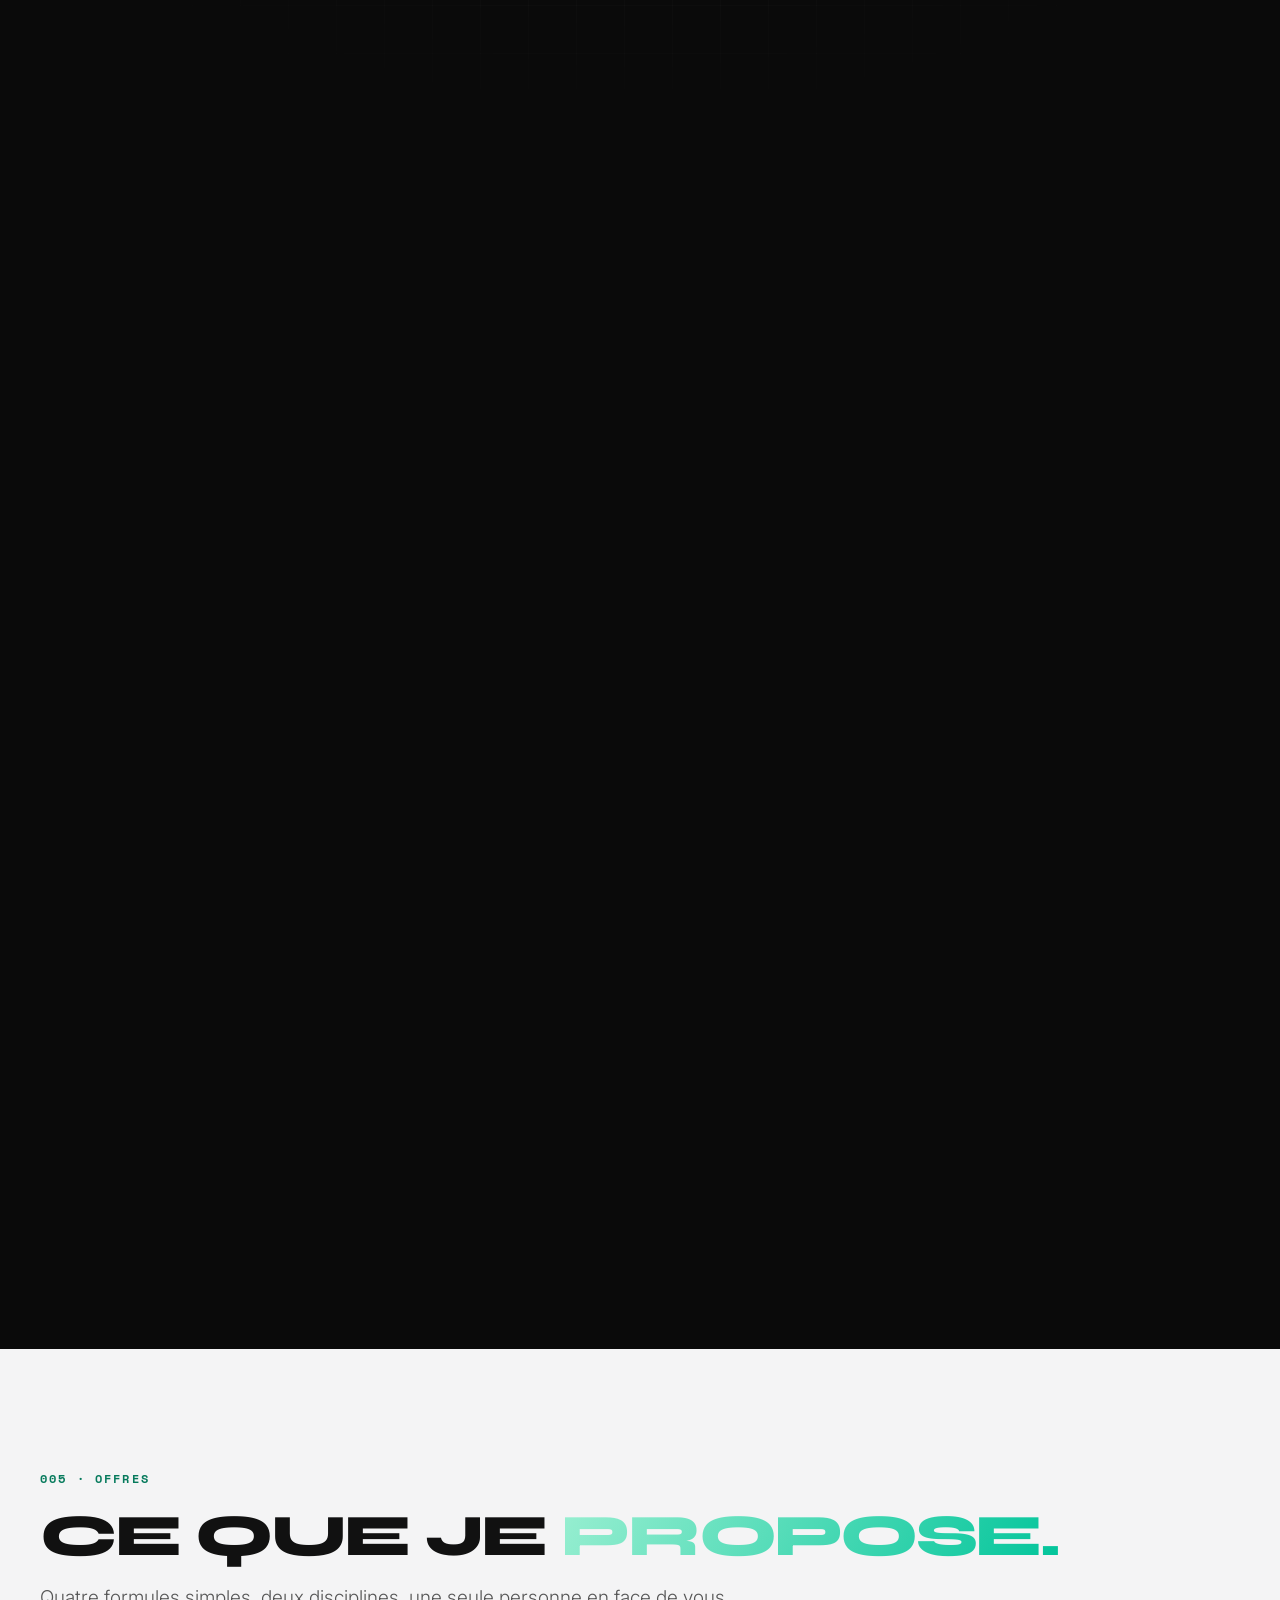
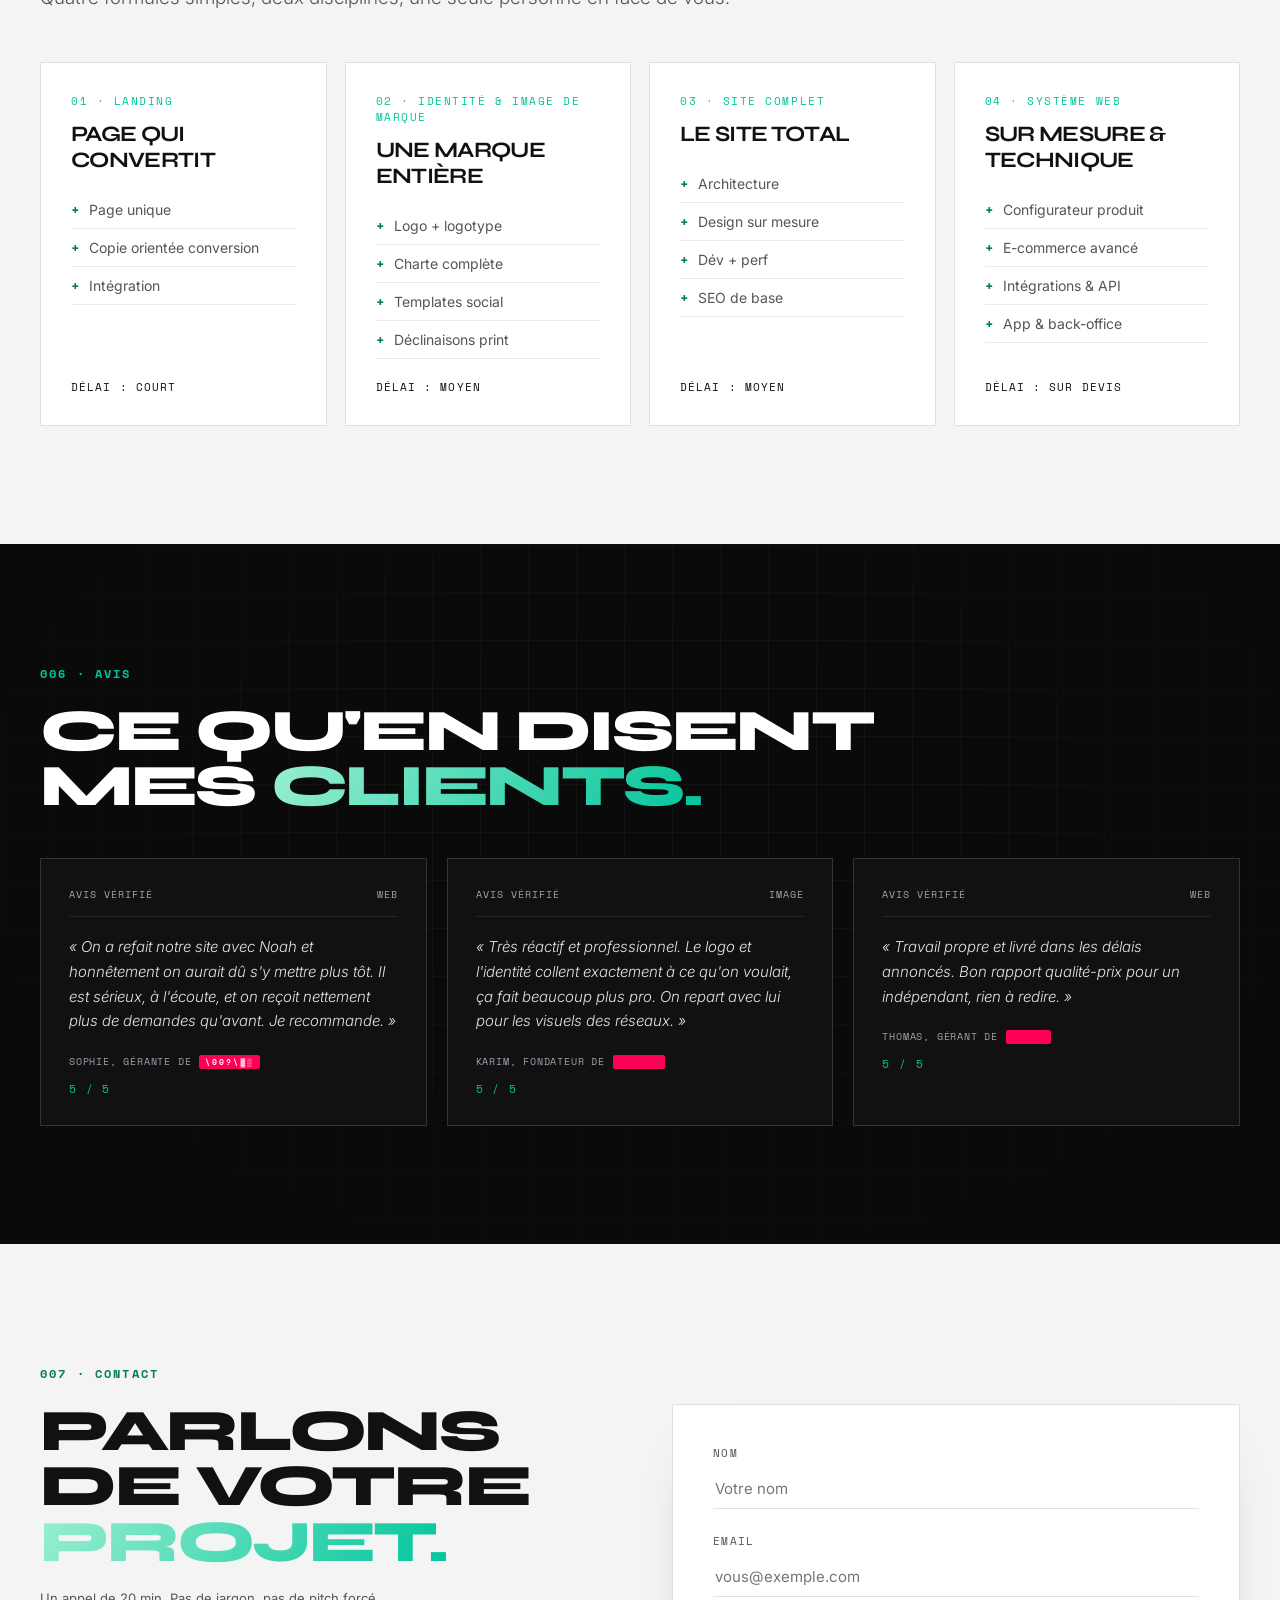
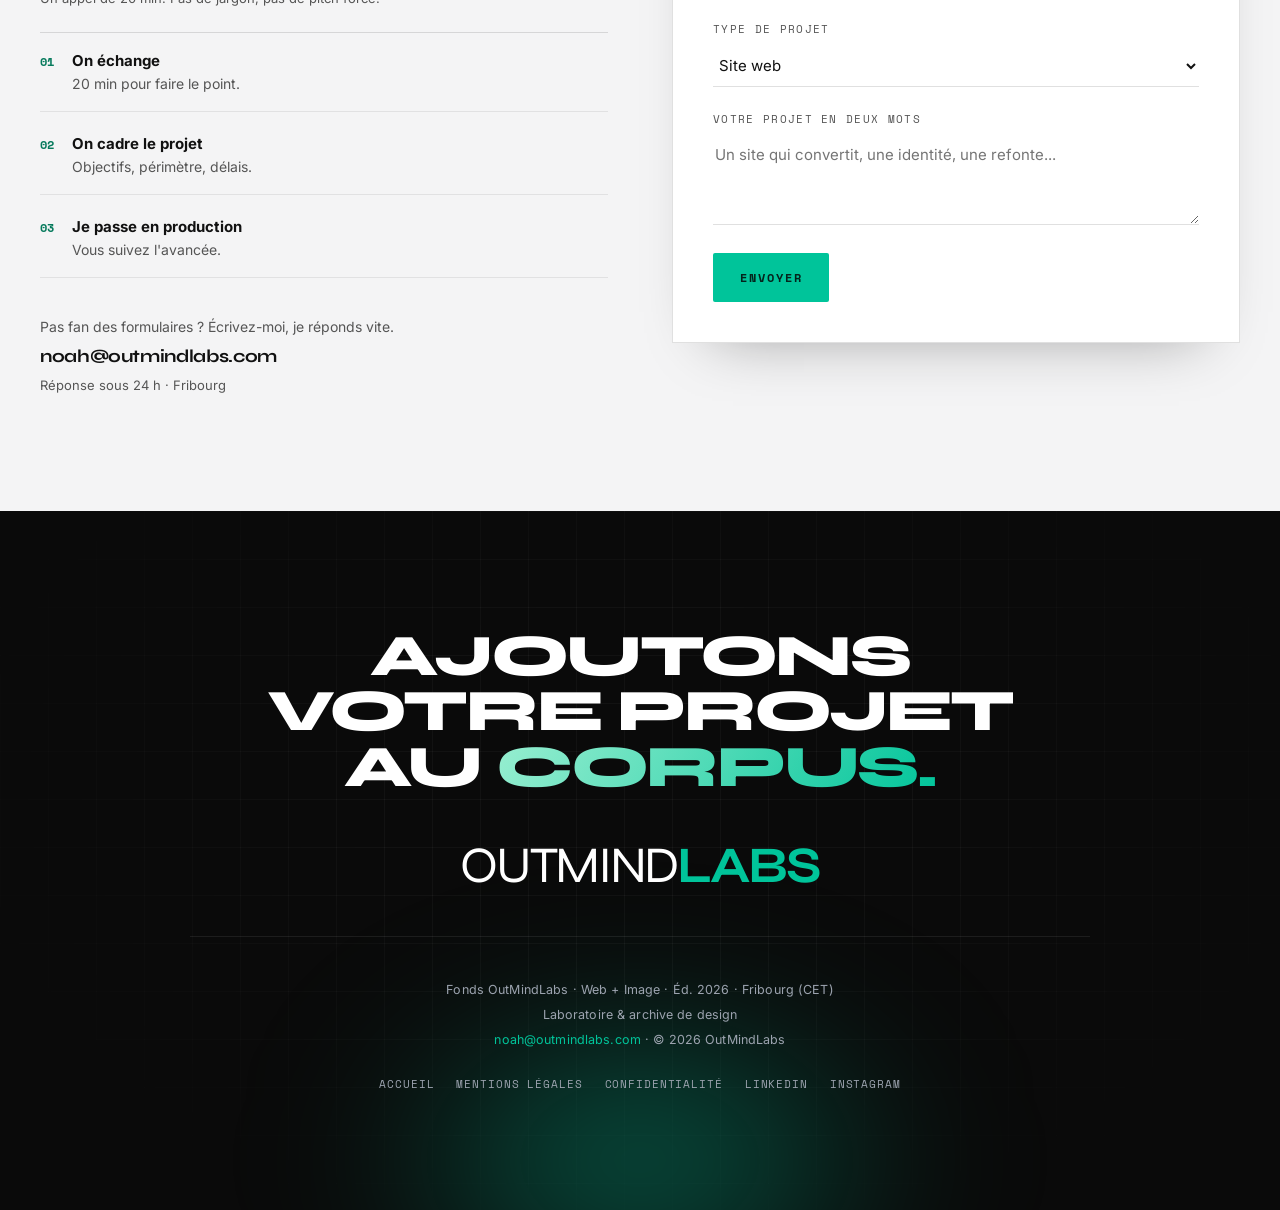
==== commit fa7c8a46: "Add case-study CTA, snappier live experiment, technical offer - 'Parlons-en' floating CTA on every c" ====
--- a/index.html
+++ b/index.html
@@ -332,11 +332,13 @@
         <span class="delai">Délai : moyen</span>
       </div>
       <div class="assay reveal">
-        <span class="code">04 · Système Total</span>
-        <h3>Tout, aligné</h3>
+        <span class="code">04 · Système web</span>
+        <h3>Sur mesure &amp; technique</h3>
         <ul>
-          <li>Marque + site + contenu social</li>
-          <li>Un seul cerveau, tout cohérent</li>
+          <li>Configurateur produit</li>
+          <li>E-commerce avancé</li>
+          <li>Intégrations &amp; API</li>
+          <li>App &amp; back-office</li>
         </ul>
         <span class="delai">Délai : sur devis</span>
       </div>
--- a/css/style.css
+++ b/css/style.css
@@ -113,7 +113,7 @@
   text-transform: uppercase;
   line-height: 0.94;
 }
-.h-xl { font-size: clamp(44px, 7vw, 104px); line-height: 0.9; }
+.h-xl { font-size: clamp(44px, 7vw, 104px); line-height: 0.95; }
 .h-lg { font-size: clamp(32px, 4.6vw, 60px); text-wrap: balance; }
 .h-md { font-size: clamp(22px, 2.4vw, 30px); font-weight: 700; text-wrap: balance; }
 .lead { font-family: var(--font-body); font-weight: 300; font-size: clamp(16px, 1.5vw, 19px); line-height: 1.65; color: var(--muted); }
@@ -226,7 +226,7 @@
 #mesh { position: absolute; inset: 0; width: 100%; height: 100%; z-index: 0; }
 .hero-inner { position: relative; z-index: 2; max-width: 1440px; margin: 0 auto; width: 100%; }
 .hero h1 { color: var(--ink); margin-bottom: 26px; }
-.hero h1 .line { display: block; }
+.hero h1 .line { display: block; white-space: nowrap; }
 .hero .lead { color: var(--muted); }
 .hero-sub { max-width: 560px; margin-bottom: 40px; }
 .hero-cta { display: flex; align-items: center; gap: 26px; flex-wrap: wrap; }
@@ -546,7 +546,6 @@
   .nav.open .nav-menu a { display: block; padding: 12px 0; opacity: .9; }
   .hero { padding: 120px 22px 80px; }
   .hero-readout { display: none; }
-  .hero .h-xl .line { white-space: nowrap; }   /* keep the title on 3 lines */
   .cons-grid, .fiche-grid, .acc-grid { grid-template-columns: 1fr; gap: 40px; }
   .cons-photo { max-width: none; }
   .fiche-scroll { height: auto; }
@@ -572,7 +571,7 @@
   .spec-grid { grid-template-columns: 1fr; }
   .assay-grid { grid-template-columns: 1fr; }
   .hero { padding: 110px 18px 70px; }
-  .hero .h-xl { font-size: clamp(30px, 12.5vw, 50px); }   /* fit 'ON MÉLANGE.' on one line */
+  .hero .h-xl { font-size: clamp(28px, 11.5vw, 46px); }   /* smaller, with margin so 'ON MÉLANGE.' never clips */
   .cta-float { right: 16px; bottom: 16px; padding: 12px 18px; font-size: 11px; }
   .hero-cta { gap: 16px; flex-direction: column; align-items: flex-start; }
   .hero-cta .btn { width: 100%; justify-content: center; }
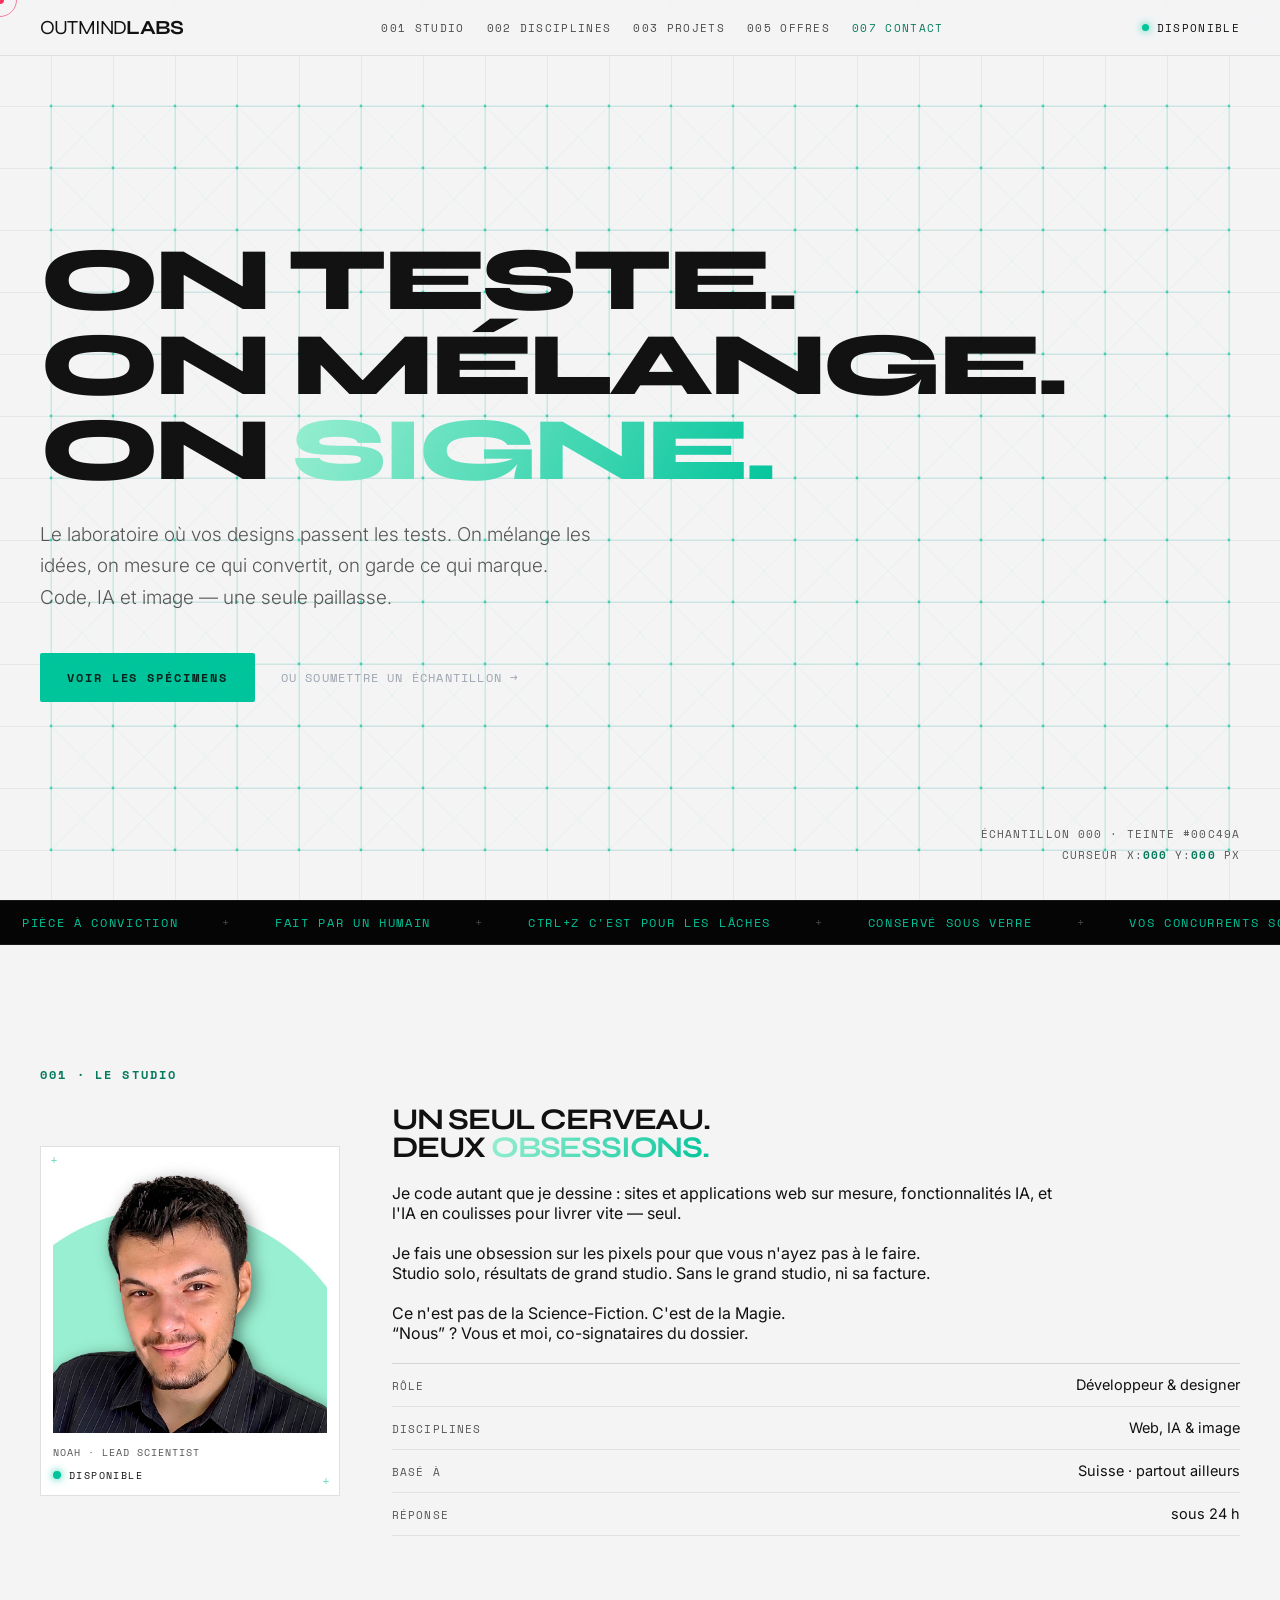
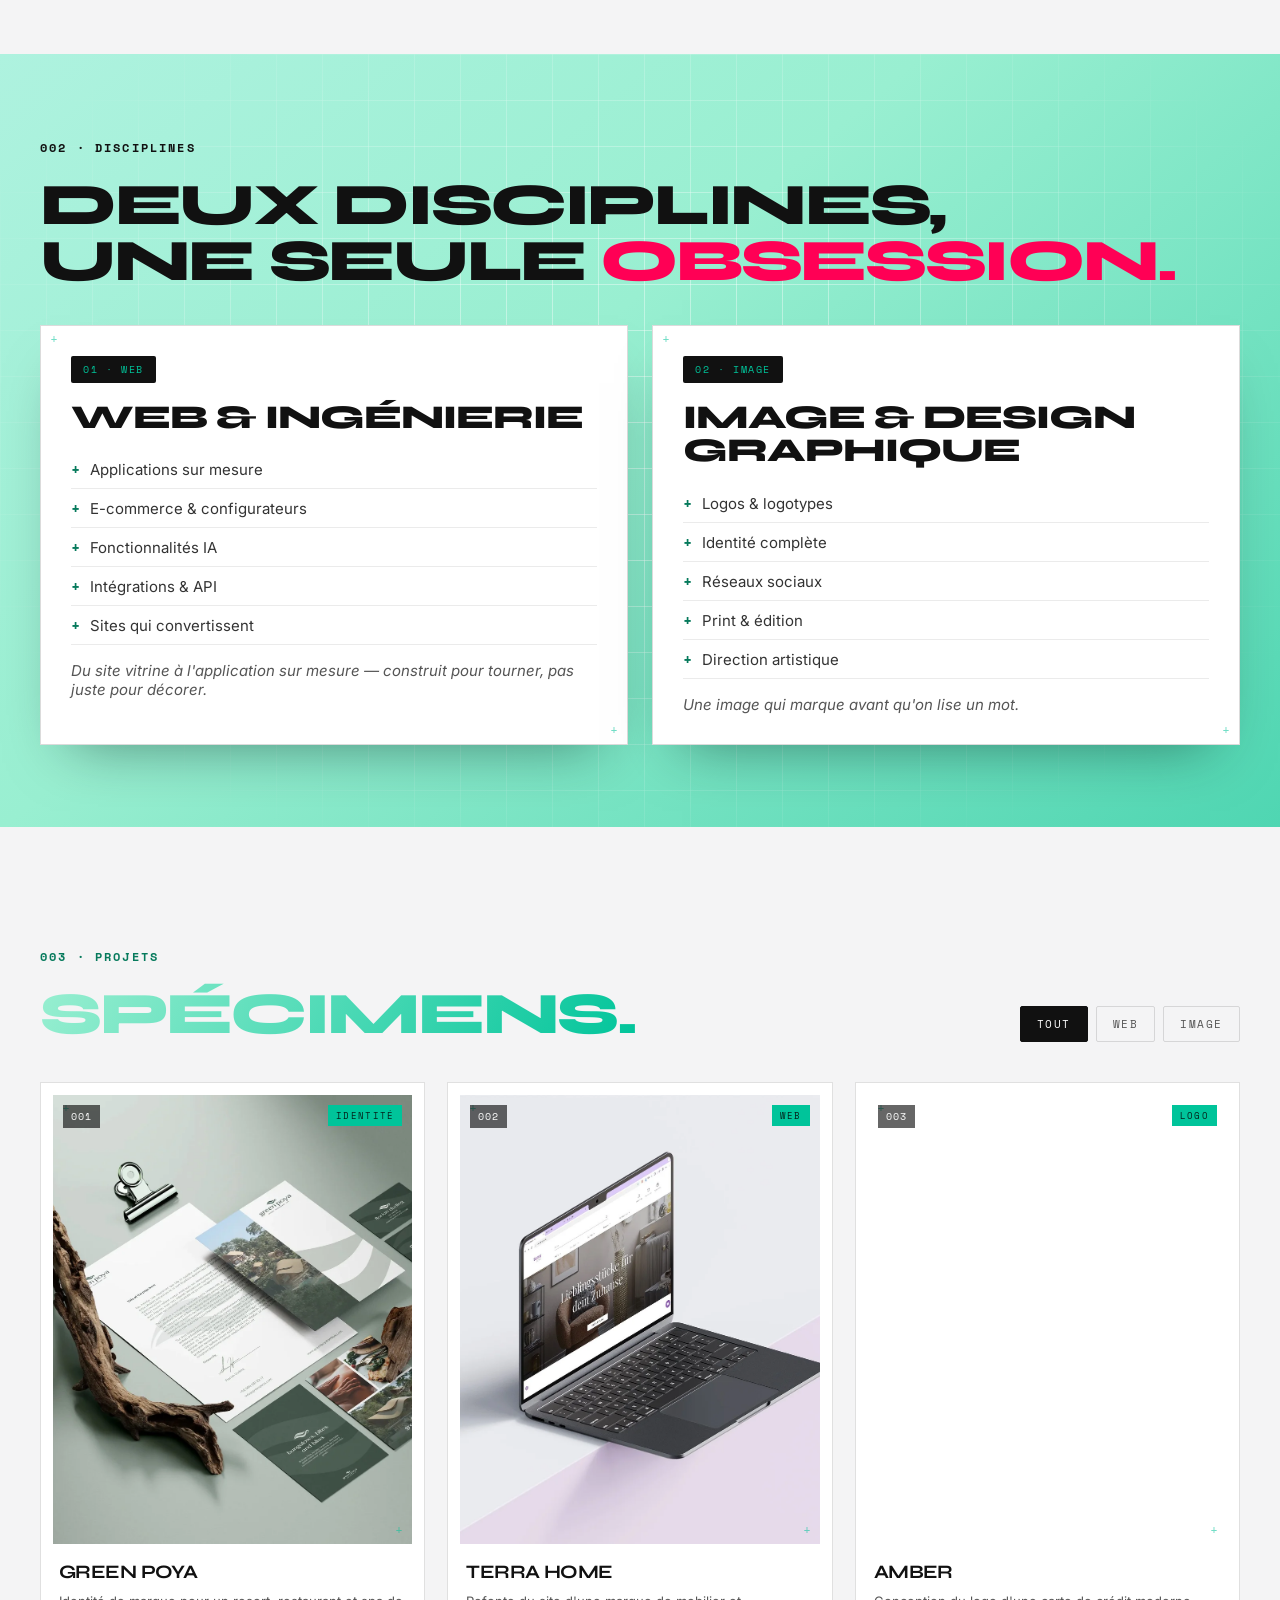
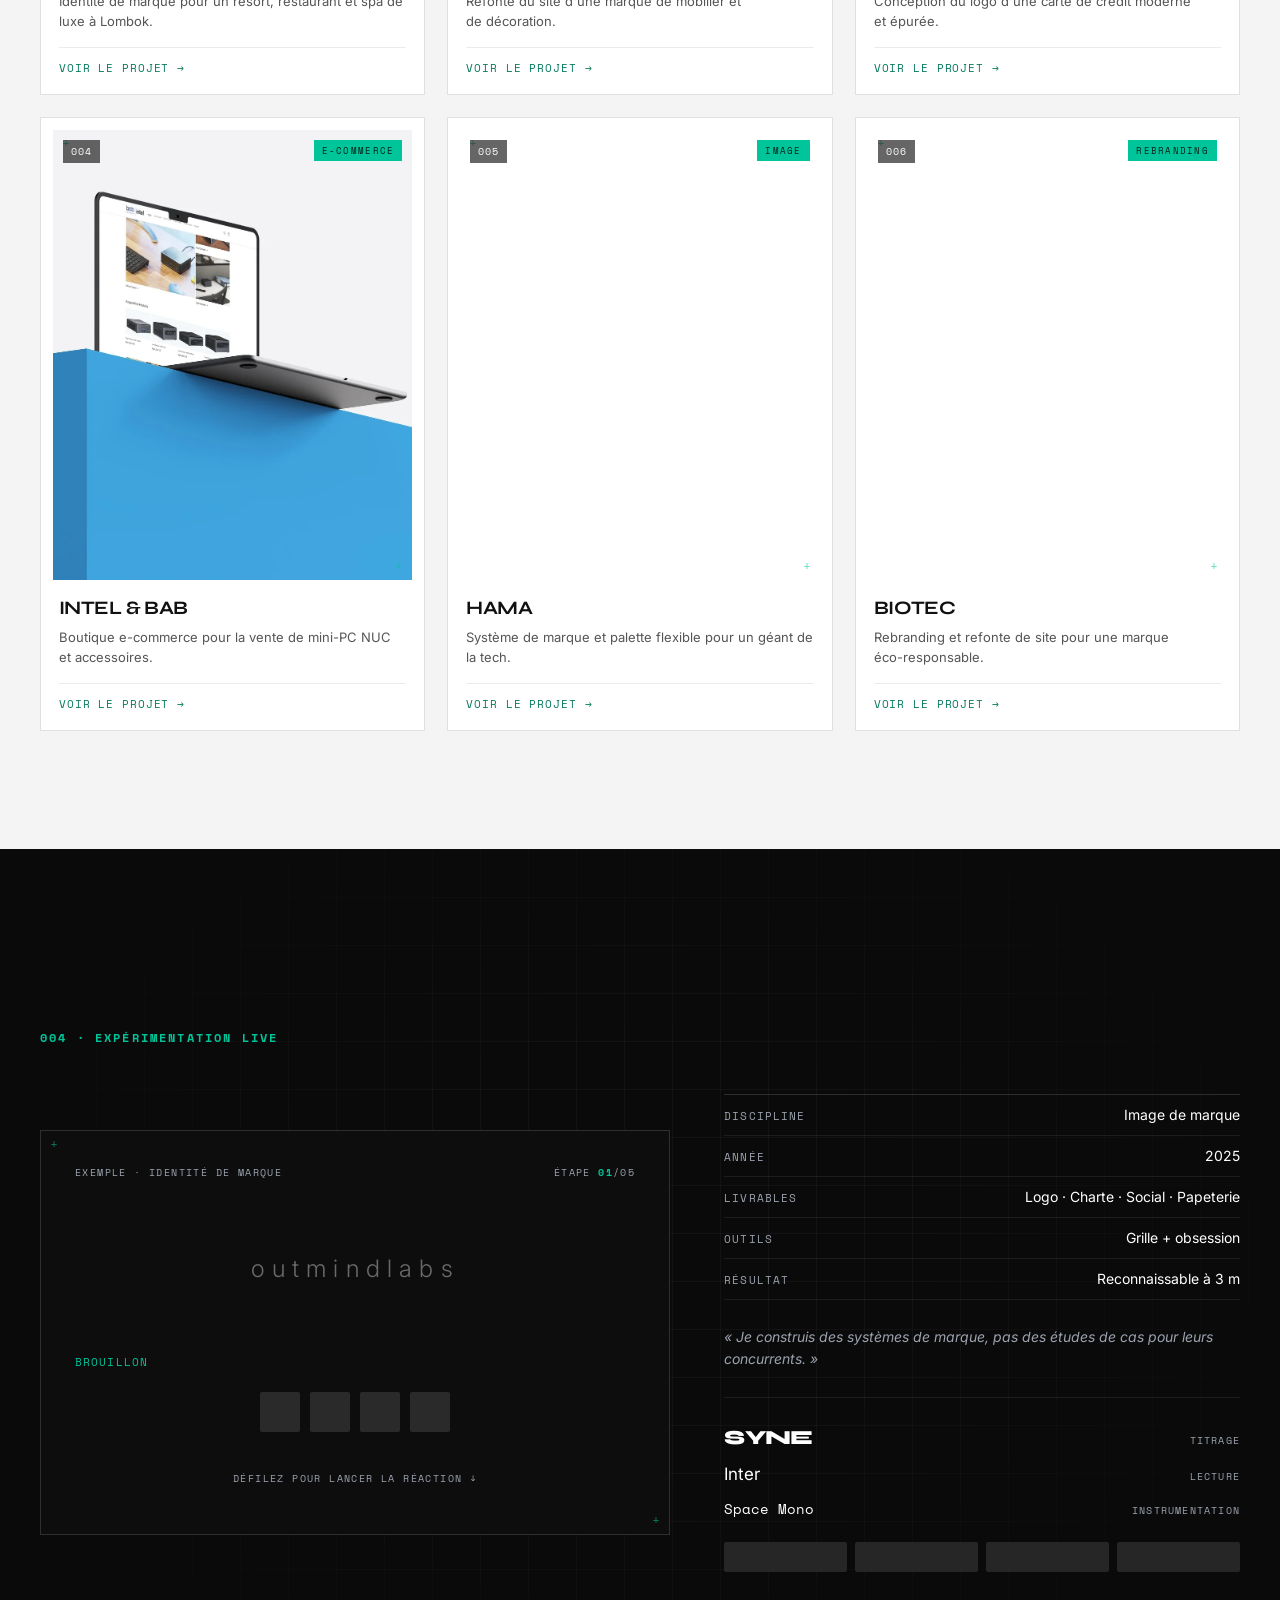
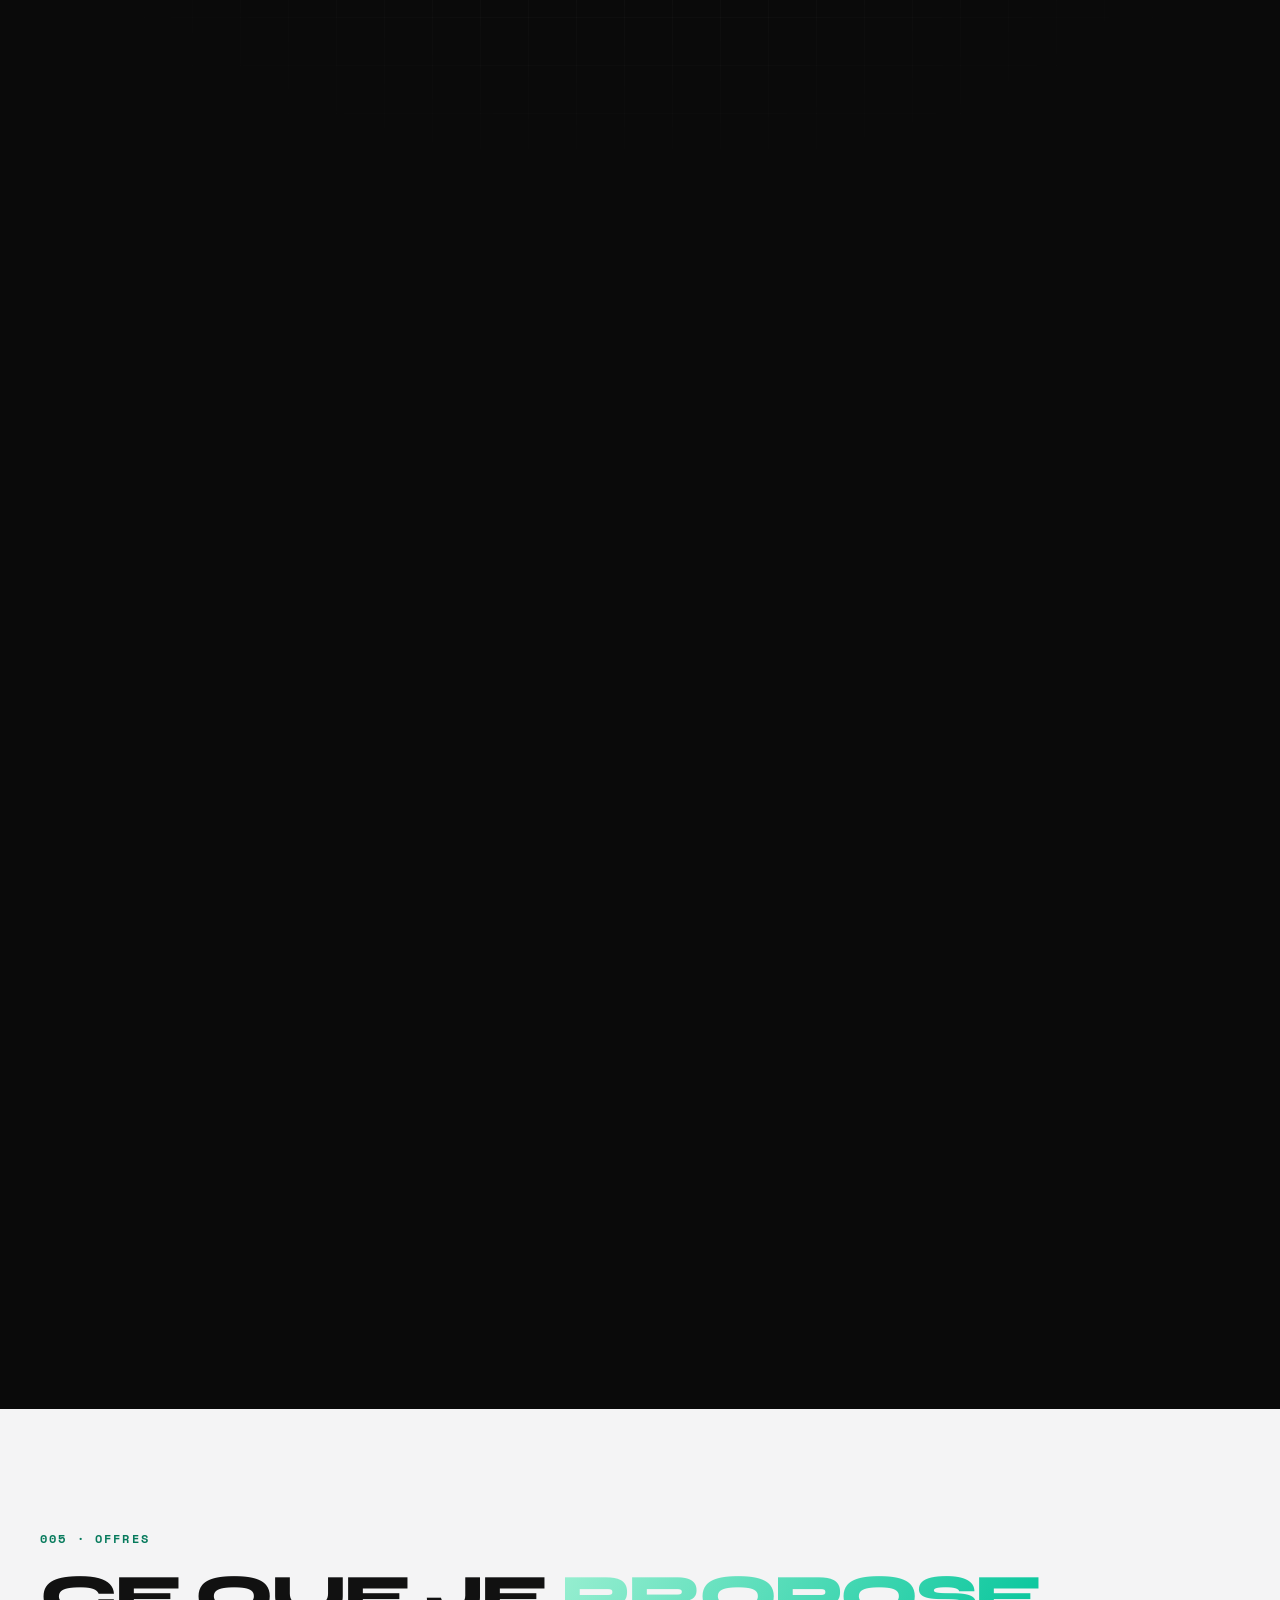
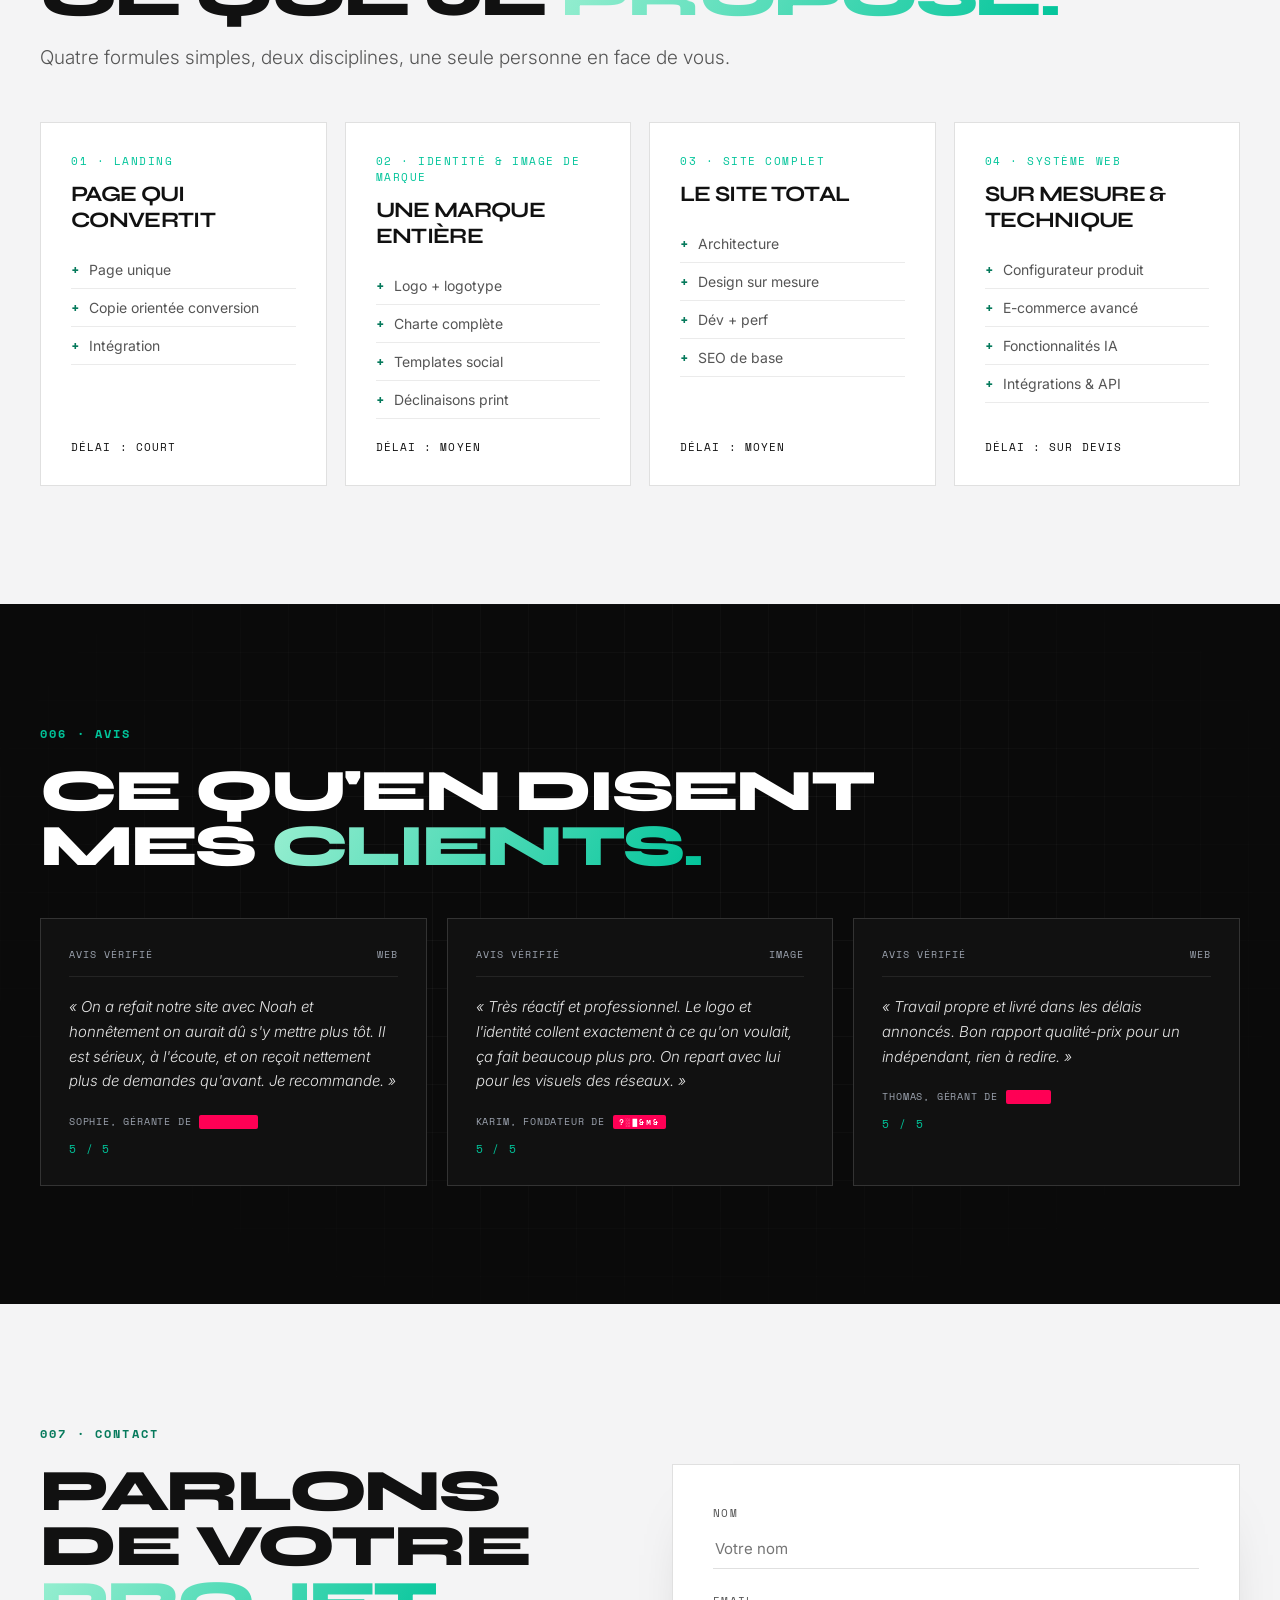
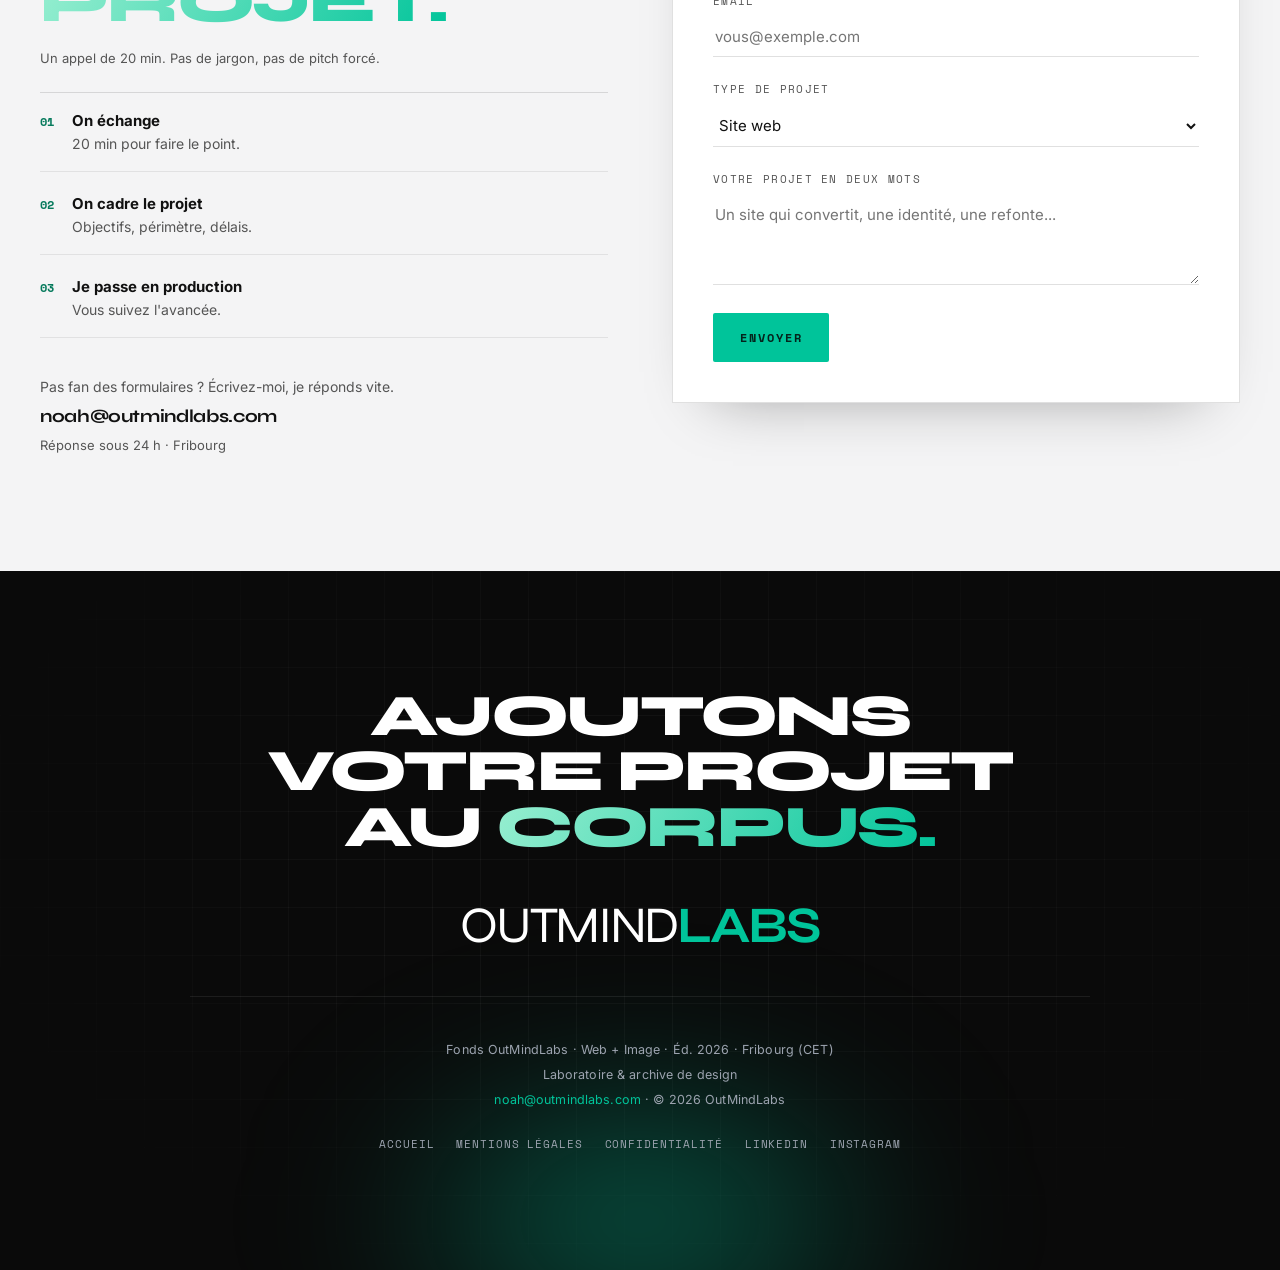
==== commit 4e9665c0: "Center the technical + AI side (keep design) - Studio: lead with 'Je code autant que je dessine' — a" ====
--- a/index.html
+++ b/index.html
@@ -4,7 +4,7 @@
   <meta charset="UTF-8">
   <meta name="viewport" content="width=device-width, initial-scale=1.0">
   <title>OutMindLabs · Laboratoire &amp; Archive de Design</title>
-  <meta name="description" content="OutMindLabs, laboratoire et archive de design. Un conservateur, deux disciplines : le web qui rapporte, l'image qui marque.">
+  <meta name="description" content="OutMindLabs, laboratoire de design et d'ingénierie web. Sites et applications sur mesure, fonctionnalités IA, et image qui marque.">
   <link rel="icon" type="image/png" href="img/favicon.png">
   <link rel="stylesheet" href="css/style.css">
 </head>
@@ -43,7 +43,7 @@
 
     <p class="lead hero-sub">
       Le laboratoire où vos designs passent les tests. On mélange les idées, on mesure
-      ce qui convertit, on garde ce qui marque. Web + image, une seule paillasse.
+      ce qui convertit, on garde ce qui marque. Code, IA et image — une seule paillasse.
     </p>
 
     <div class="hero-cta">
@@ -79,11 +79,12 @@
       </div>
       <div class="cons-body reveal">
         <h2 class="h-md" style="margin-bottom:22px;">Un seul cerveau.<br>Deux <span class="tg">obsessions.</span></h2>
+        <p>Je code autant que je dessine : sites et applications web sur mesure, fonctionnalités IA, et l'IA en coulisses pour livrer vite — seul.</p>
         <p>Je fais une obsession sur les pixels pour que vous n'ayez pas à le faire.<br>Studio solo, résultats de grand studio. Sans le grand studio, ni sa facture.</p>
         <p>Ce n'est pas de la Science-Fiction. C'est de la Magie.<br>“Nous” ? Vous et moi, co-signataires du dossier.</p>
         <ul class="field-list">
-          <li><span>Rôle</span><span>Designer &amp; développeur</span></li>
-          <li><span>Disciplines</span><span>Web + Image</span></li>
+          <li><span>Rôle</span><span>Développeur &amp; designer</span></li>
+          <li><span>Disciplines</span><span>Web, IA &amp; image</span></li>
           <li><span>Basé à</span><span>Suisse · partout ailleurs</span></li>
           <li><span>Réponse</span><span>sous 24 h</span></li>
         </ul>
@@ -102,15 +103,15 @@
     <div class="class-grid reveal">
       <div class="discipline corner">
         <span class="tag">01 · Web</span>
-        <h3>Expériences Web</h3>
+        <h3>Web &amp; Ingénierie</h3>
         <ul class="taxo">
-          <li><details><summary>Sites vitrines</summary><p>Un site clair qui présente votre activité et inspire confiance.</p></details></li>
-          <li><details><summary>Landing pages</summary><p>Une page unique, pensée pour une offre et une seule action.</p></details></li>
-          <li><details><summary>E-commerce</summary><p>Une boutique simple à gérer, faite pour vendre.</p></details></li>
-          <li><details><summary>Sites produit</summary><p>Une page qui met un produit en valeur et donne envie.</p></details></li>
-          <li><details><summary>Expériences interactives</summary><p>Des animations qui rendent le site vivant et mémorable.</p></details></li>
-        </ul>
-        <p class="one">Des sites bâtis pour convertir, pas pour décorer.</p>
+          <li><details><summary>Applications sur mesure</summary><p>Des interfaces et outils web taillés pour un besoin précis.</p></details></li>
+          <li><details><summary>E-commerce &amp; configurateurs</summary><p>Boutiques et configurateurs produit qui encaissent la complexité.</p></details></li>
+          <li><details><summary>Fonctionnalités IA</summary><p>Chatbots, recherche intelligente et fonctions propulsées par LLM.</p></details></li>
+          <li><details><summary>Intégrations &amp; API</summary><p>Connexions à vos outils, paiements et bases de données.</p></details></li>
+          <li><details><summary>Sites qui convertissent</summary><p>Vitrines et landing pages rapides, pensées pour l'action.</p></details></li>
+        </ul>
+        <p class="one">Du site vitrine à l'application sur mesure — construit pour tourner, pas juste pour décorer.</p>
       </div>
       <div class="discipline corner">
         <span class="tag">02 · Image</span>
@@ -337,8 +338,8 @@
         <ul>
           <li>Configurateur produit</li>
           <li>E-commerce avancé</li>
+          <li>Fonctionnalités IA</li>
           <li>Intégrations &amp; API</li>
-          <li>App &amp; back-office</li>
         </ul>
         <span class="delai">Délai : sur devis</span>
       </div>
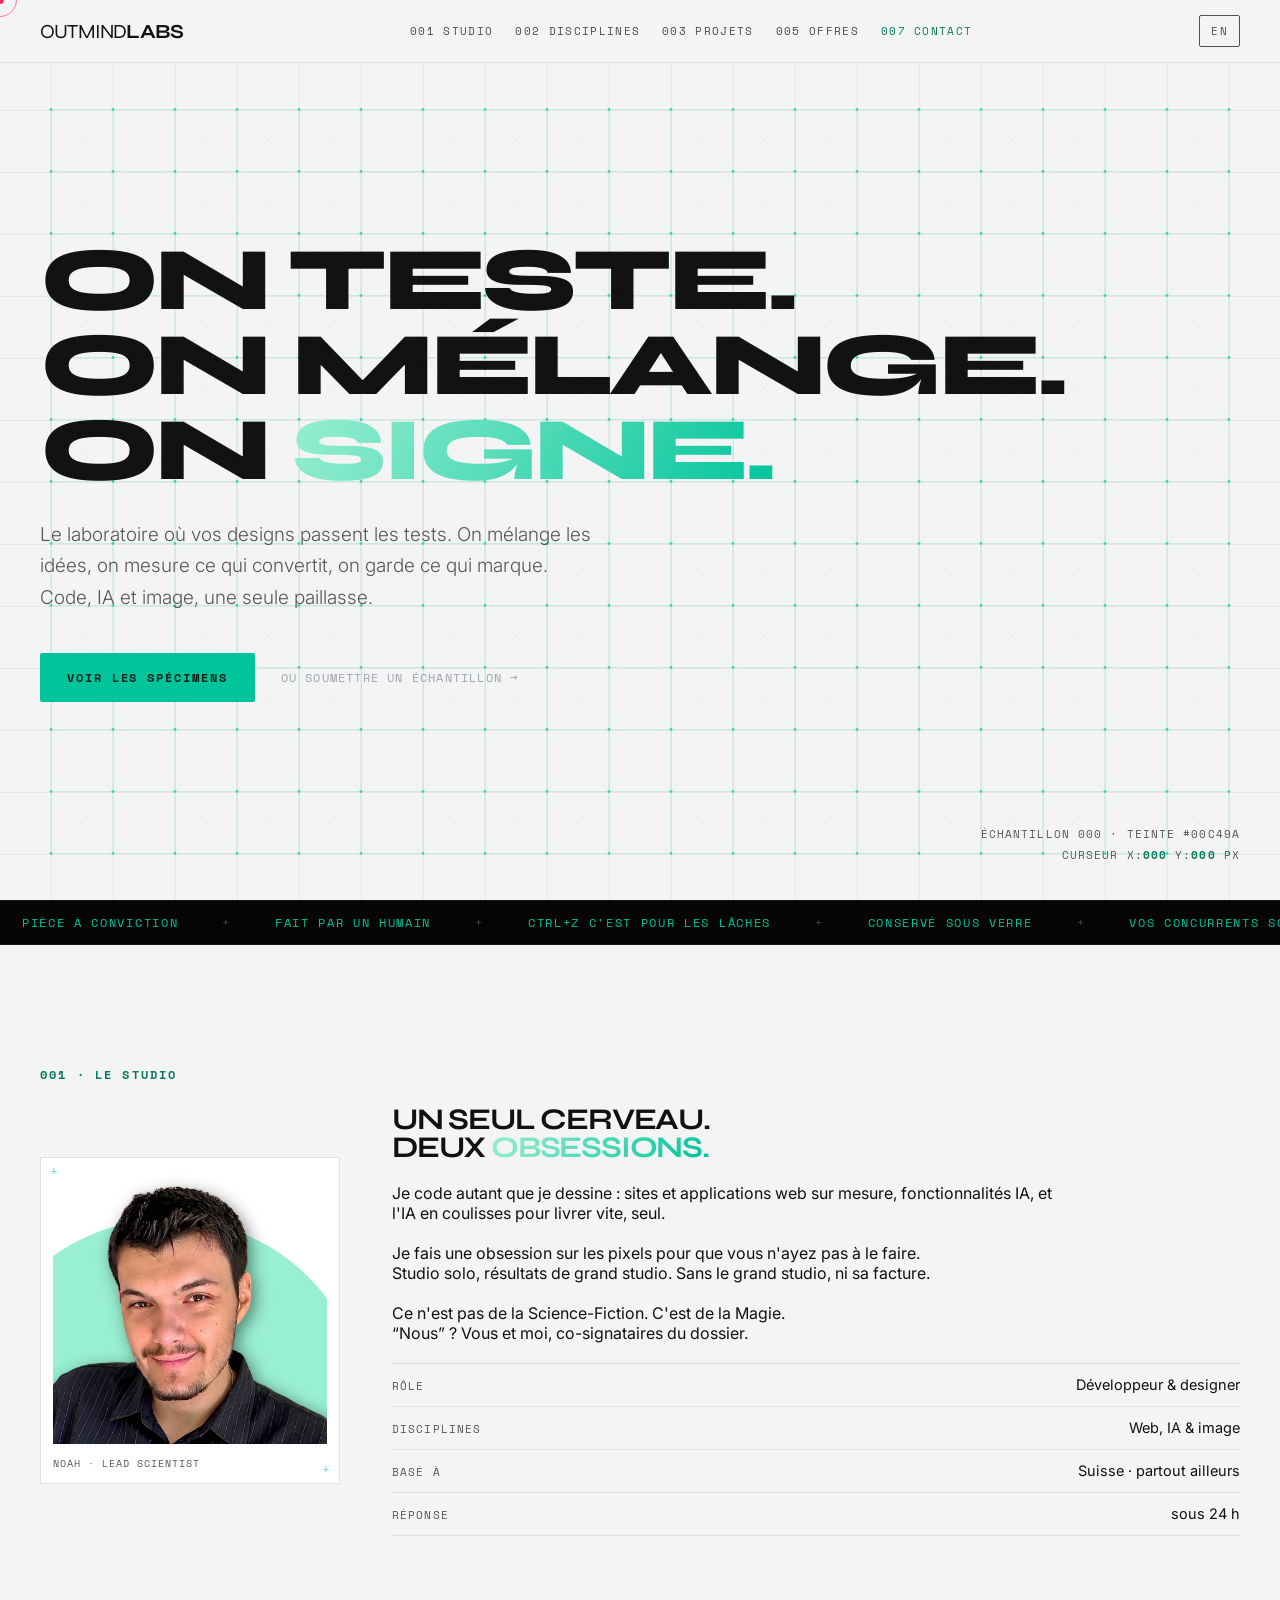
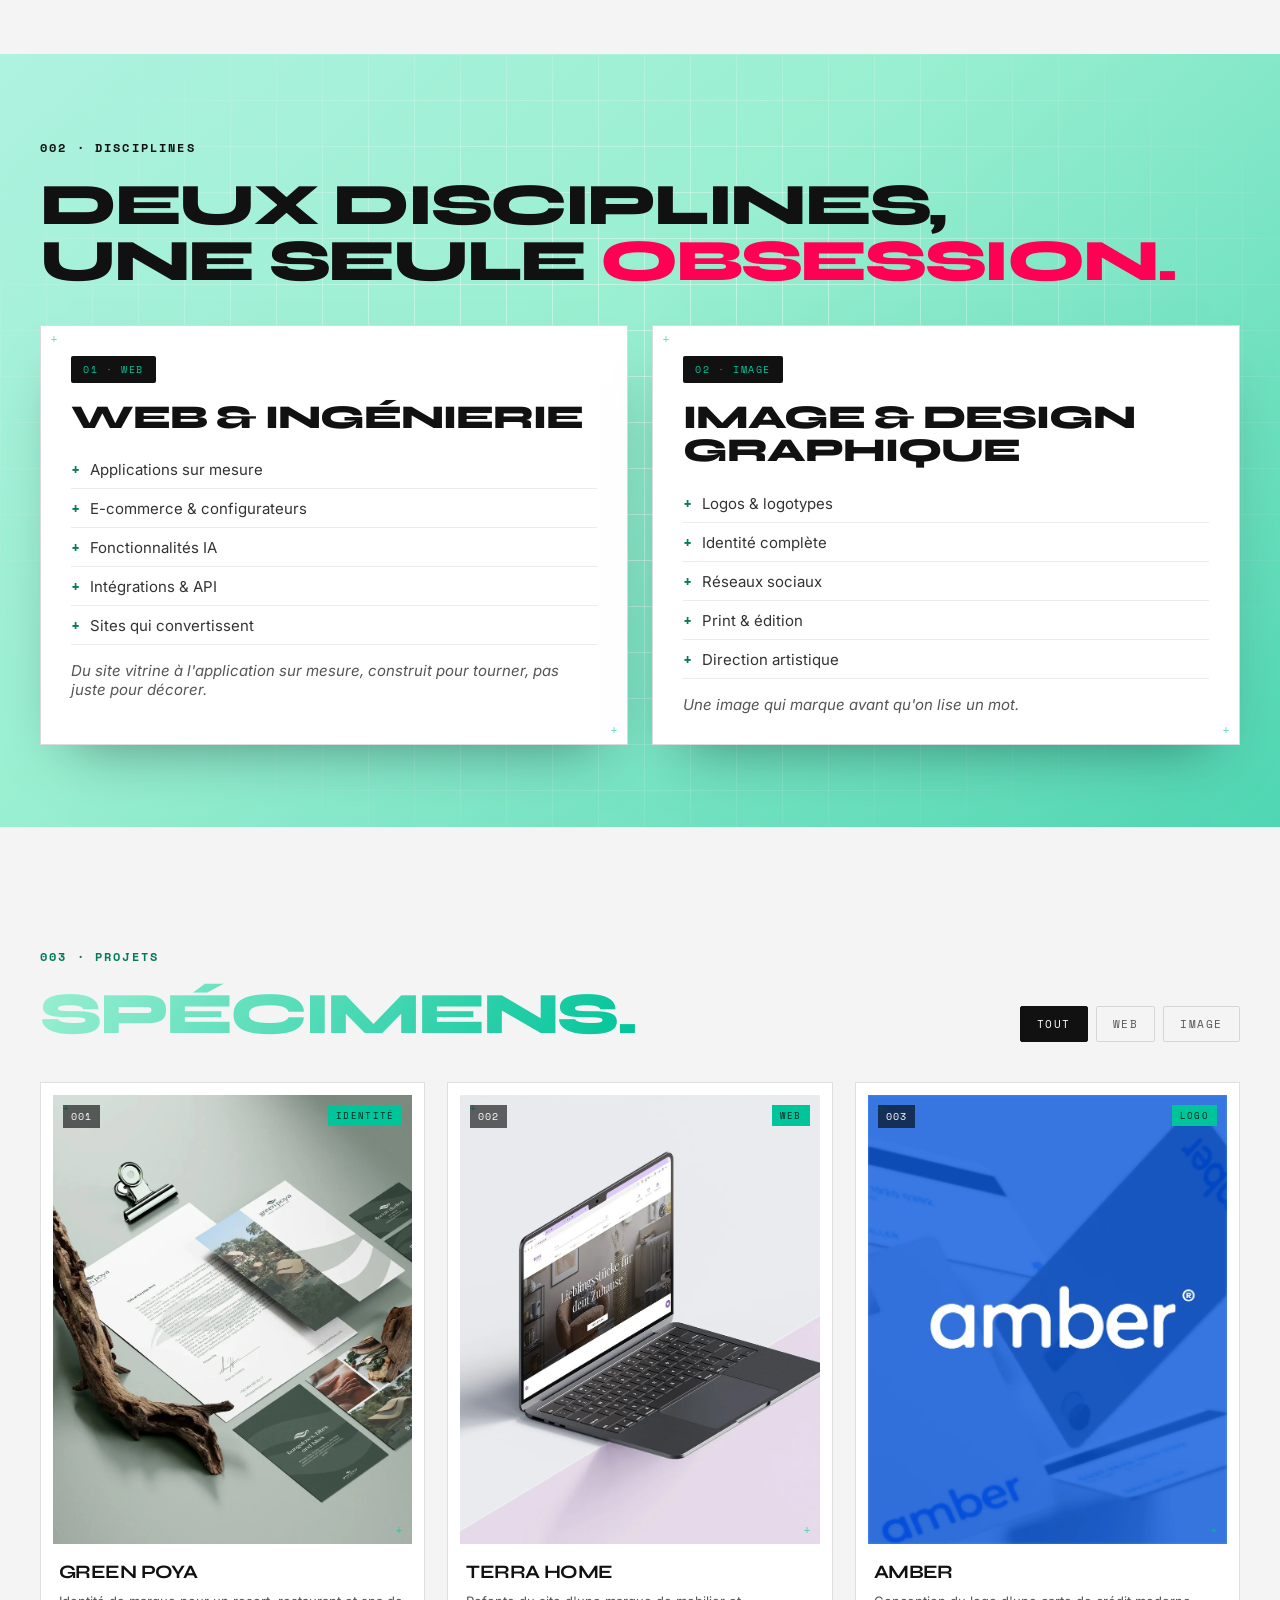
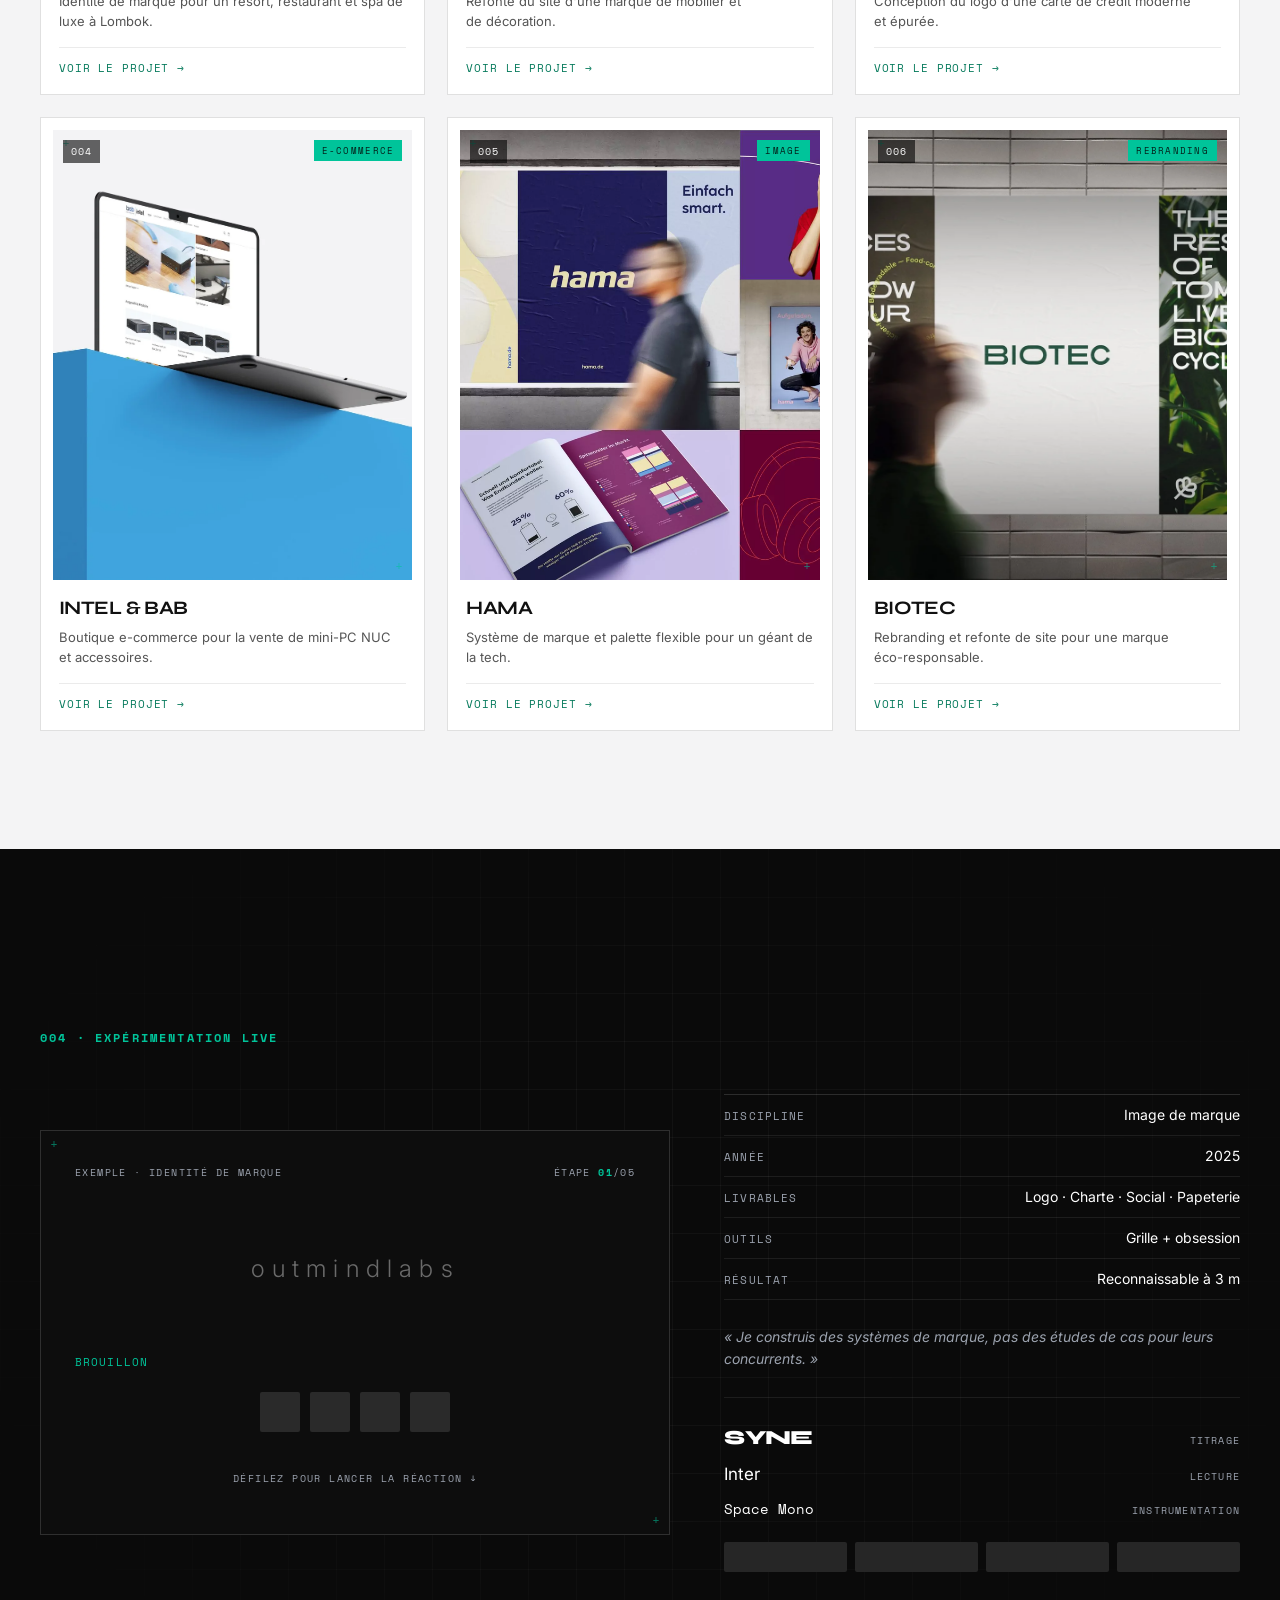
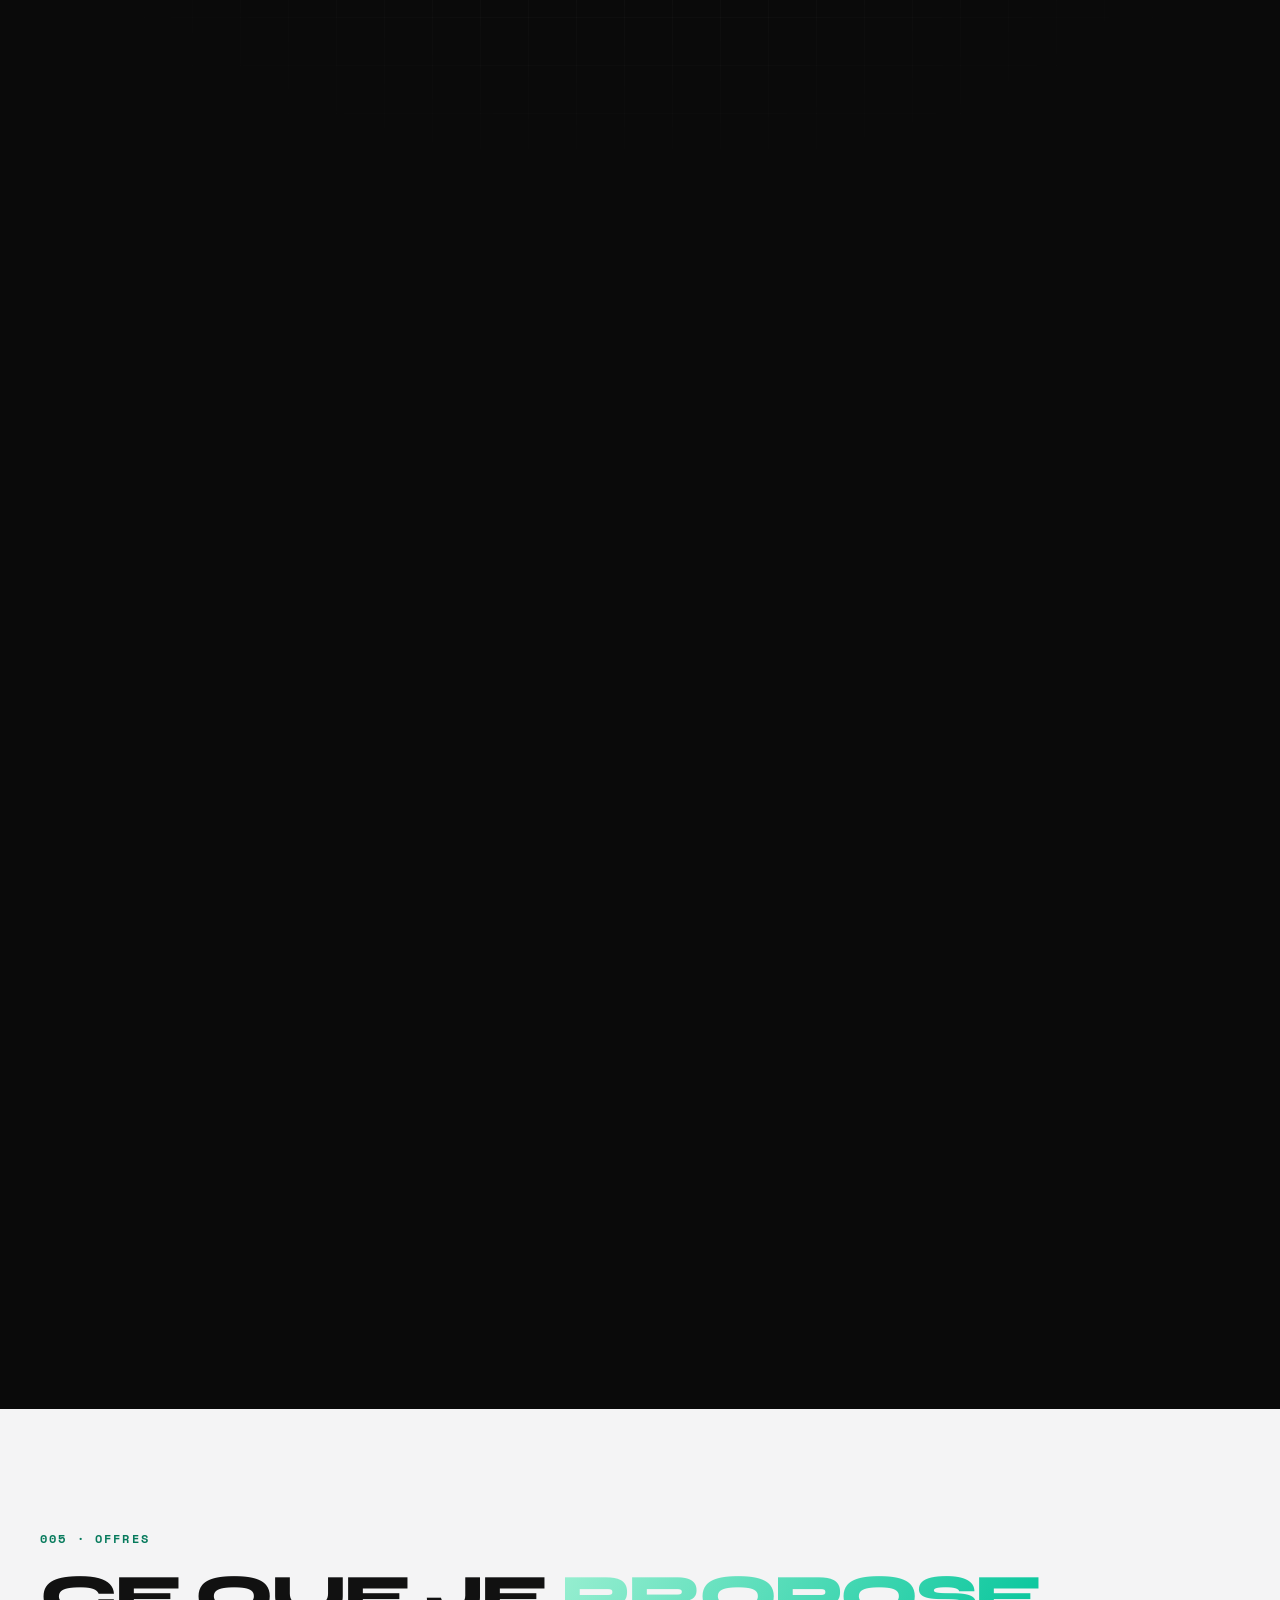
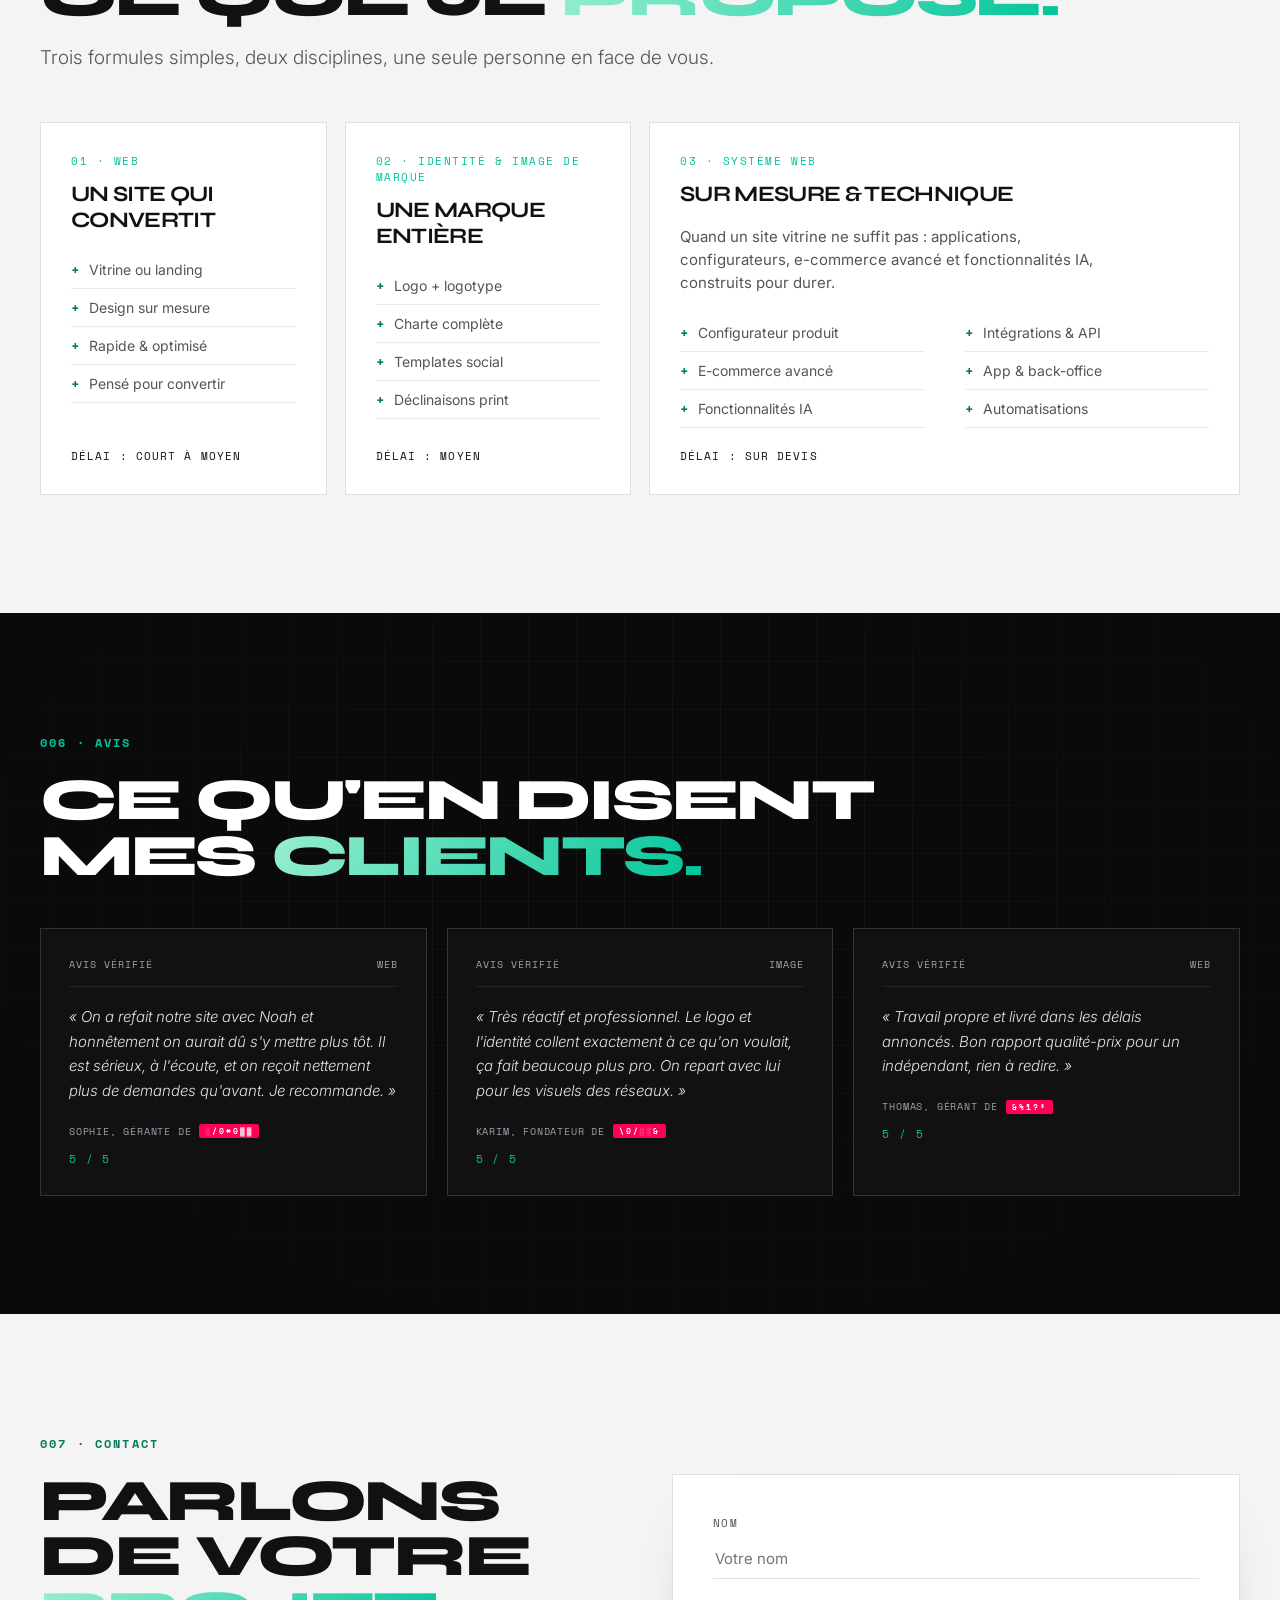
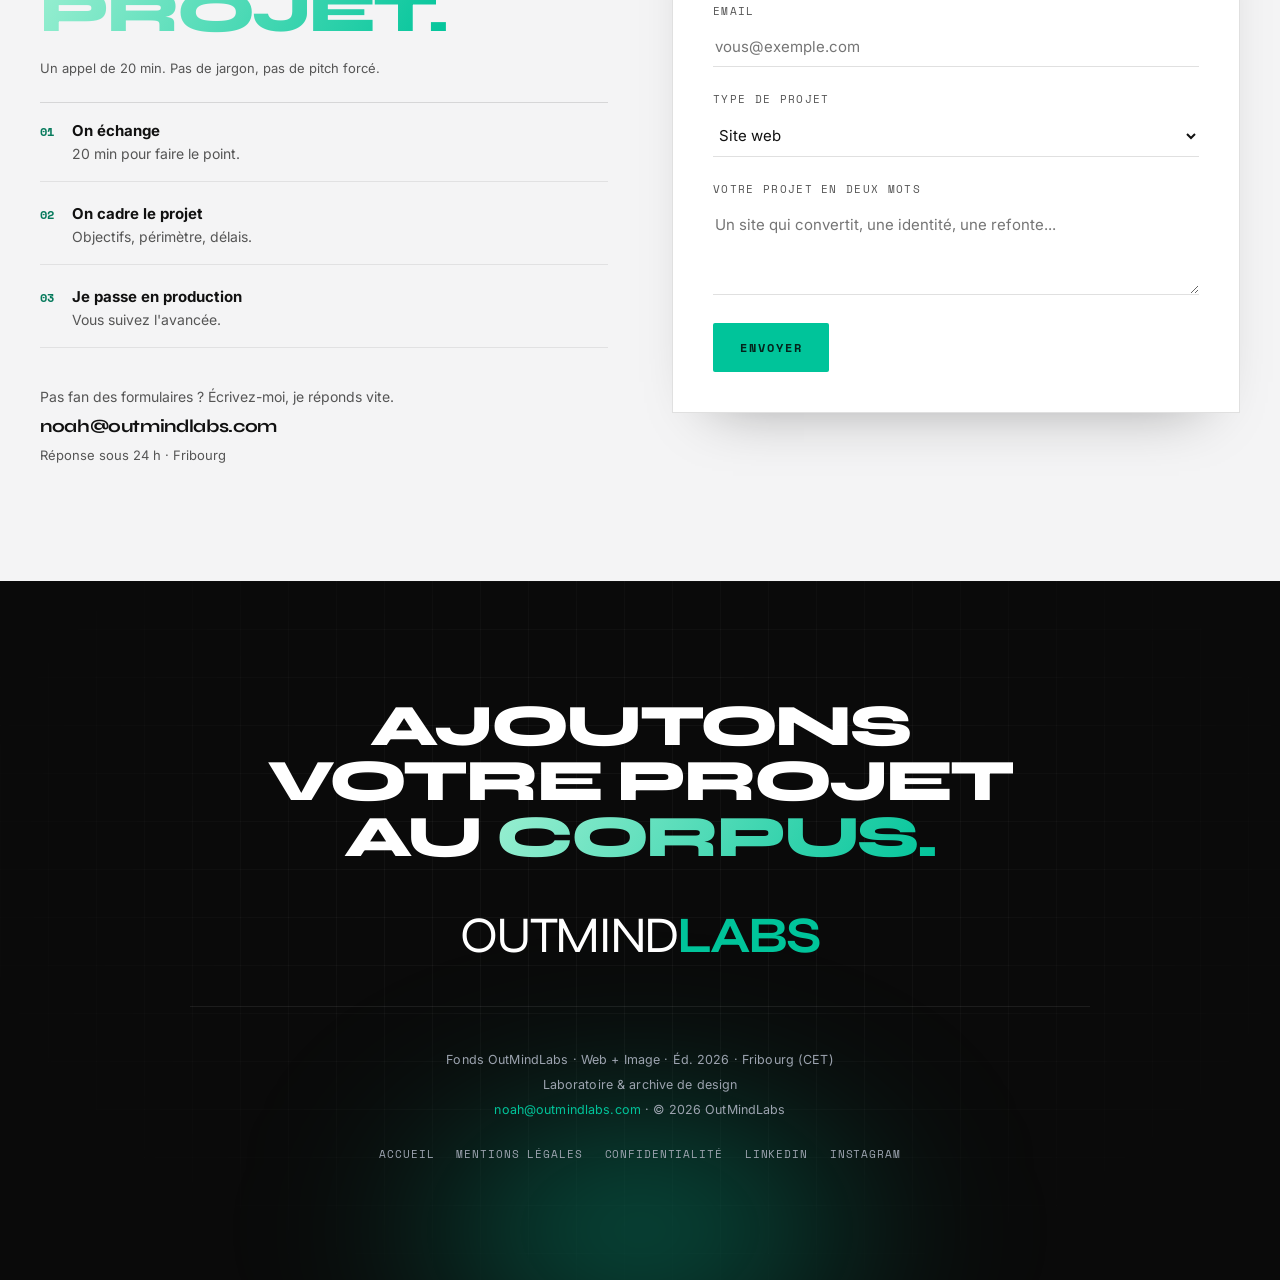
==== commit 19289272: "Homepage: FR/EN toggle, no Disponible tag, restructured offers, no em dashes - Add a language toggle" ====
--- a/index.html
+++ b/index.html
@@ -17,18 +17,20 @@
 <nav class="nav nav--light" id="nav">
   <a href="#vitrine" class="nav-brand"><span>OUTMIND</span><b>LABS</b></a>
   <div class="nav-menu" id="navMenu">
-    <a href="#conservateur">001 Studio</a>
-    <a href="#classification">002 Disciplines</a>
-    <a href="#collection">003 Projets</a>
-    <a href="#prelevements">005 Offres</a>
-    <a href="#demande">007 Contact</a>
-  </div>
-  <span class="nav-status"><span class="led"></span>Disponible</span>
-  <button class="nav-toggle" id="navToggle" aria-label="Menu">Index</button>
+    <a href="#conservateur" data-en="001 Studio">001 Studio</a>
+    <a href="#classification" data-en="002 Disciplines">002 Disciplines</a>
+    <a href="#collection" data-en="003 Projects">003 Projets</a>
+    <a href="#prelevements" data-en="005 Offers">005 Offres</a>
+    <a href="#demande" data-en="007 Contact">007 Contact</a>
+  </div>
+  <div class="nav-actions">
+    <button class="lang-toggle" id="langToggle" aria-label="Switch language">EN</button>
+    <button class="nav-toggle" id="navToggle" aria-label="Menu">Index</button>
+  </div>
 </nav>
 
-<!-- floating contact CTA — follows you while you explore -->
-<a href="#demande" class="cta-float" id="ctaFloat">Parlons-en</a>
+<!-- floating contact CTA -->
+<a href="#demande" class="cta-float" id="ctaFloat" data-en="Let's talk">Parlons-en</a>
 
 <!-- ═══ 000 · LA PAILLASSE / HERO ═══ -->
 <header class="hero" id="vitrine" data-nav="light">
@@ -36,25 +38,25 @@
 
   <div class="hero-inner">
     <h1 class="h-xl">
-      <span class="line">ON TESTE.</span>
-      <span class="line">ON MÉLANGE.</span>
-      <span class="line">ON <span class="tg">SIGNE.</span></span>
+      <span class="line" data-en="WE TEST.">ON TESTE.</span>
+      <span class="line" data-en="WE MIX.">ON MÉLANGE.</span>
+      <span class="line" data-en="WE <span class='tg'>SIGN.</span>">ON <span class="tg">SIGNE.</span></span>
     </h1>
 
-    <p class="lead hero-sub">
+    <p class="lead hero-sub" data-en="The lab where your designs get tested. We mix ideas, measure what converts, keep what sticks. Code, AI and image, one workbench.">
       Le laboratoire où vos designs passent les tests. On mélange les idées, on mesure
-      ce qui convertit, on garde ce qui marque. Code, IA et image — une seule paillasse.
+      ce qui convertit, on garde ce qui marque. Code, IA et image, une seule paillasse.
     </p>
 
     <div class="hero-cta">
-      <a href="#collection" class="btn btn-solid">Voir les spécimens</a>
-      <a href="#demande" class="link-ghost">ou soumettre un échantillon →</a>
+      <a href="#collection" class="btn btn-solid" data-en="See the specimens">Voir les spécimens</a>
+      <a href="#demande" class="link-ghost" data-en="or submit a sample →">ou soumettre un échantillon →</a>
     </div>
   </div>
 
   <div class="hero-readout" id="readout">
-    ÉCHANTILLON 000 · TEINTE #00C49A<br>
-    CURSEUR X:<b id="curx">000</b> Y:<b id="cury">000</b> PX
+    <span data-en="SAMPLE 000 · HUE #00C49A">ÉCHANTILLON 000 · TEINTE #00C49A</span><br>
+    <span data-en="CURSOR">CURSEUR</span> X:<b id="curx">000</b> Y:<b id="cury">000</b> PX
   </div>
 </header>
 
@@ -68,25 +70,24 @@
 <!-- ═══ 001 · LE CONSERVATEUR ═══ -->
 <section class="section section--light" id="conservateur" data-nav="light">
   <div class="wrap">
-    <span class="module reveal">001 · LE STUDIO</span>
+    <span class="module reveal" data-en="001 · THE STUDIO">001 · LE STUDIO</span>
     <div class="cons-grid">
       <div class="cons-photo corner reveal">
-        <img loading="lazy" decoding="async" src="img/photo.jpg" onerror="this.onerror=null;this.src='https://media.licdn.com/dms/image/v2/D4E03AQHVdThLe8L96Q/profile-displayphoto-crop_800_800/B4EZ7VRCd4KAAI-/0/1781694475133?e=1784160000&v=beta&t=P5pzf5wjZxPUCnUIua4cOZd3Tu4Jrk9XcfYfxWUAHPQ'" alt="Noah, conservateur">
+        <img loading="lazy" decoding="async" src="img/photo.jpg" onerror="this.onerror=null;this.src='https://media.licdn.com/dms/image/v2/D4E03AQHVdThLe8L96Q/profile-displayphoto-crop_800_800/B4EZ7VRCd4KAAI-/0/1781694475133?e=1784160000&v=beta&t=P5pzf5wjZxPUCnUIua4cOZd3Tu4Jrk9XcfYfxWUAHPQ'" alt="Noah">
         <div class="cap">
           <span class="mono">Noah · Lead Scientist</span>
-          <span class="status"><span class="led"></span>Disponible</span>
         </div>
       </div>
       <div class="cons-body reveal">
-        <h2 class="h-md" style="margin-bottom:22px;">Un seul cerveau.<br>Deux <span class="tg">obsessions.</span></h2>
-        <p>Je code autant que je dessine : sites et applications web sur mesure, fonctionnalités IA, et l'IA en coulisses pour livrer vite — seul.</p>
-        <p>Je fais une obsession sur les pixels pour que vous n'ayez pas à le faire.<br>Studio solo, résultats de grand studio. Sans le grand studio, ni sa facture.</p>
-        <p>Ce n'est pas de la Science-Fiction. C'est de la Magie.<br>“Nous” ? Vous et moi, co-signataires du dossier.</p>
+        <h2 class="h-md" style="margin-bottom:22px;" data-en="One brain.<br>Two <span class='tg'>obsessions.</span>">Un seul cerveau.<br>Deux <span class="tg">obsessions.</span></h2>
+        <p data-en="I code as much as I design: custom sites and web apps, AI features, and AI behind the scenes to ship fast, solo.">Je code autant que je dessine : sites et applications web sur mesure, fonctionnalités IA, et l'IA en coulisses pour livrer vite, seul.</p>
+        <p data-en="I obsess over pixels so you don't have to.<br>Solo studio, big-studio results. Without the big studio, or its invoice.">Je fais une obsession sur les pixels pour que vous n'ayez pas à le faire.<br>Studio solo, résultats de grand studio. Sans le grand studio, ni sa facture.</p>
+        <p data-en="It's not Science-Fiction. It's Magic.<br>“We”? You and me, co-signers of the file.">Ce n'est pas de la Science-Fiction. C'est de la Magie.<br>“Nous” ? Vous et moi, co-signataires du dossier.</p>
         <ul class="field-list">
-          <li><span>Rôle</span><span>Développeur &amp; designer</span></li>
-          <li><span>Disciplines</span><span>Web, IA &amp; image</span></li>
-          <li><span>Basé à</span><span>Suisse · partout ailleurs</span></li>
-          <li><span>Réponse</span><span>sous 24 h</span></li>
+          <li><span data-en="Role">Rôle</span><span data-en="Developer &amp; designer">Développeur &amp; designer</span></li>
+          <li><span data-en="Disciplines">Disciplines</span><span data-en="Web, AI &amp; image">Web, IA &amp; image</span></li>
+          <li><span data-en="Based in">Basé à</span><span data-en="Switzerland · everywhere else">Suisse · partout ailleurs</span></li>
+          <li><span data-en="Response">Réponse</span><span data-en="within 24 h">sous 24 h</span></li>
         </ul>
       </div>
     </div>
@@ -97,33 +98,33 @@
 <section class="section section--mint" id="classification" data-nav="mint">
   <div class="wrap">
     <div class="class-head reveal">
-      <span class="module">002 · DISCIPLINES</span>
-      <h2 class="h-lg">Deux disciplines,<br>une seule <span class="hp">obsession.</span></h2>
+      <span class="module" data-en="002 · DISCIPLINES">002 · DISCIPLINES</span>
+      <h2 class="h-lg" data-en="Two disciplines,<br>one single <span class='hp'>obsession.</span>">Deux disciplines,<br>une seule <span class="hp">obsession.</span></h2>
     </div>
     <div class="class-grid reveal">
       <div class="discipline corner">
         <span class="tag">01 · Web</span>
-        <h3>Web &amp; Ingénierie</h3>
+        <h3 data-en="Web &amp; Engineering">Web &amp; Ingénierie</h3>
         <ul class="taxo">
-          <li><details><summary>Applications sur mesure</summary><p>Des interfaces et outils web taillés pour un besoin précis.</p></details></li>
-          <li><details><summary>E-commerce &amp; configurateurs</summary><p>Boutiques et configurateurs produit qui encaissent la complexité.</p></details></li>
-          <li><details><summary>Fonctionnalités IA</summary><p>Chatbots, recherche intelligente et fonctions propulsées par LLM.</p></details></li>
-          <li><details><summary>Intégrations &amp; API</summary><p>Connexions à vos outils, paiements et bases de données.</p></details></li>
-          <li><details><summary>Sites qui convertissent</summary><p>Vitrines et landing pages rapides, pensées pour l'action.</p></details></li>
-        </ul>
-        <p class="one">Du site vitrine à l'application sur mesure — construit pour tourner, pas juste pour décorer.</p>
+          <li><details><summary data-en="Custom applications">Applications sur mesure</summary><p data-en="Web interfaces and tools built for a specific need.">Des interfaces et outils web taillés pour un besoin précis.</p></details></li>
+          <li><details><summary data-en="E-commerce &amp; configurators">E-commerce &amp; configurateurs</summary><p data-en="Stores and product configurators that handle complexity.">Boutiques et configurateurs produit qui encaissent la complexité.</p></details></li>
+          <li><details><summary data-en="AI features">Fonctionnalités IA</summary><p data-en="Chatbots, smart search and LLM-powered functions.">Chatbots, recherche intelligente et fonctions propulsées par LLM.</p></details></li>
+          <li><details><summary data-en="Integrations &amp; APIs">Intégrations &amp; API</summary><p data-en="Connections to your tools, payments and databases.">Connexions à vos outils, paiements et bases de données.</p></details></li>
+          <li><details><summary data-en="Sites that convert">Sites qui convertissent</summary><p data-en="Fast showcase and landing pages, built for action.">Vitrines et landing pages rapides, pensées pour l'action.</p></details></li>
+        </ul>
+        <p class="one" data-en="From showcase site to custom app, built to run, not just to decorate.">Du site vitrine à l'application sur mesure, construit pour tourner, pas juste pour décorer.</p>
       </div>
       <div class="discipline corner">
         <span class="tag">02 · Image</span>
-        <h3>Image &amp; Design Graphique</h3>
+        <h3 data-en="Image &amp; Graphic Design">Image &amp; Design Graphique</h3>
         <ul class="taxo">
-          <li><details><summary>Logos &amp; logotypes</summary><p>Un logo simple et mémorable, décliné partout.</p></details></li>
-          <li><details><summary>Identité complète</summary><p>Couleurs, typographies et règles pour une marque cohérente.</p></details></li>
-          <li><details><summary>Réseaux sociaux</summary><p>Des visuels prêts à publier, fidèles à votre image.</p></details></li>
-          <li><details><summary>Print &amp; édition</summary><p>Cartes, brochures et supports imprimés soignés.</p></details></li>
-          <li><details><summary>Direction artistique</summary><p>Une direction visuelle claire pour guider tous vos projets.</p></details></li>
-        </ul>
-        <p class="one">Une image qui marque avant qu'on lise un mot.</p>
+          <li><details><summary data-en="Logos &amp; logotypes">Logos &amp; logotypes</summary><p data-en="A simple, memorable logo that works everywhere.">Un logo simple et mémorable, décliné partout.</p></details></li>
+          <li><details><summary data-en="Full identity">Identité complète</summary><p data-en="Colors, type and rules for a consistent brand.">Couleurs, typographies et règles pour une marque cohérente.</p></details></li>
+          <li><details><summary data-en="Social media">Réseaux sociaux</summary><p data-en="Ready-to-post visuals, true to your brand.">Des visuels prêts à publier, fidèles à votre image.</p></details></li>
+          <li><details><summary data-en="Print &amp; editorial">Print &amp; édition</summary><p data-en="Cards, brochures and polished printed materials.">Cartes, brochures et supports imprimés soignés.</p></details></li>
+          <li><details><summary data-en="Art direction">Direction artistique</summary><p data-en="A clear visual direction to guide every project.">Une direction visuelle claire pour guider tous vos projets.</p></details></li>
+        </ul>
+        <p class="one" data-en="An image that lands before a word is read.">Une image qui marque avant qu'on lise un mot.</p>
       </div>
     </div>
   </div>
@@ -134,13 +135,13 @@
   <div class="wrap">
     <div class="coll-top">
       <div class="reveal">
-        <span class="module">003 · PROJETS</span>
-        <h2 class="h-lg"><span class="tg">Spécimens.</span></h2>
+        <span class="module" data-en="003 · PROJECTS">003 · PROJETS</span>
+        <h2 class="h-lg"><span class="tg" data-en="Specimens.">Spécimens.</span></h2>
       </div>
       <div class="filters reveal" id="filters">
-        <button class="filter active" data-filter="all">Tout</button>
-        <button class="filter" data-filter="web">Web</button>
-        <button class="filter" data-filter="image">Image</button>
+        <button class="filter active" data-filter="all" data-en="All">Tout</button>
+        <button class="filter" data-filter="web" data-en="Web">Web</button>
+        <button class="filter" data-filter="image" data-en="Image">Image</button>
       </div>
     </div>
 
@@ -149,12 +150,12 @@
         <a class="spec-link" href="projet/green-poya.html">
           <div class="spec-img corner">
             <img loading="lazy" decoding="async" src="img/projects/green-poya/5.webp" alt="Green Poya">
-            <span class="spec-idx">001</span><span class="spec-tag">Identité</span>
+            <span class="spec-idx">001</span><span class="spec-tag" data-en="Identity">Identité</span>
           </div>
           <div class="spec-body">
             <h3>Green Poya</h3>
-            <p class="spec-find">Identité de marque pour un resort, restaurant et spa de luxe à Lombok.</p>
-            <div class="spec-more">Voir le projet →</div>
+            <p class="spec-find" data-en="Brand identity for a luxury resort, restaurant and spa in Lombok.">Identité de marque pour un resort, restaurant et spa de luxe à Lombok.</p>
+            <div class="spec-more" data-en="View project →">Voir le projet →</div>
           </div>
         </a>
       </article>
@@ -167,8 +168,8 @@
           </div>
           <div class="spec-body">
             <h3>Terra Home</h3>
-            <p class="spec-find">Refonte du site d'une marque de mobilier et de décoration.</p>
-            <div class="spec-more">Voir le projet →</div>
+            <p class="spec-find" data-en="Website redesign for a furniture and décor brand.">Refonte du site d'une marque de mobilier et de décoration.</p>
+            <div class="spec-more" data-en="View project →">Voir le projet →</div>
           </div>
         </a>
       </article>
@@ -181,8 +182,8 @@
           </div>
           <div class="spec-body">
             <h3>Amber</h3>
-            <p class="spec-find">Conception du logo d'une carte de crédit moderne et épurée.</p>
-            <div class="spec-more">Voir le projet →</div>
+            <p class="spec-find" data-en="Logo design for a modern, minimal credit card.">Conception du logo d'une carte de crédit moderne et épurée.</p>
+            <div class="spec-more" data-en="View project →">Voir le projet →</div>
           </div>
         </a>
       </article>
@@ -195,8 +196,8 @@
           </div>
           <div class="spec-body">
             <h3>Intel & BAB</h3>
-            <p class="spec-find">Boutique e-commerce pour la vente de mini-PC NUC et accessoires.</p>
-            <div class="spec-more">Voir le projet →</div>
+            <p class="spec-find" data-en="E-commerce store selling NUC mini-PCs and accessories.">Boutique e-commerce pour la vente de mini-PC NUC et accessoires.</p>
+            <div class="spec-more" data-en="View project →">Voir le projet →</div>
           </div>
         </a>
       </article>
@@ -209,8 +210,8 @@
           </div>
           <div class="spec-body">
             <h3>Hama</h3>
-            <p class="spec-find">Système de marque et palette flexible pour un géant de la tech.</p>
-            <div class="spec-more">Voir le projet →</div>
+            <p class="spec-find" data-en="Brand system and flexible palette for a tech giant.">Système de marque et palette flexible pour un géant de la tech.</p>
+            <div class="spec-more" data-en="View project →">Voir le projet →</div>
           </div>
         </a>
       </article>
@@ -219,12 +220,12 @@
         <a class="spec-link" href="projet/biotec.html">
           <div class="spec-img corner">
             <img loading="lazy" decoding="async" src="img/projects/biotec/1.webp" alt="Biotec">
-            <span class="spec-idx">006</span><span class="spec-tag">Rebranding</span>
+            <span class="spec-idx">006</span><span class="spec-tag" data-en="Rebranding">Rebranding</span>
           </div>
           <div class="spec-body">
             <h3>Biotec</h3>
-            <p class="spec-find">Rebranding et refonte de site pour une marque éco-responsable.</p>
-            <div class="spec-more">Voir le projet →</div>
+            <p class="spec-find" data-en="Rebrand and website redesign for an eco-friendly brand.">Rebranding et refonte de site pour une marque éco-responsable.</p>
+            <div class="spec-more" data-en="View project →">Voir le projet →</div>
           </div>
         </a>
       </article>
@@ -237,19 +238,19 @@
  <div class="fiche-scroll" id="ficheScroll">
   <div class="fiche-sticky">
    <div class="wrap">
-    <span class="module">004 · EXPÉRIMENTATION LIVE</span>
+    <span class="module" data-en="004 · LIVE EXPERIMENT">004 · EXPÉRIMENTATION LIVE</span>
     <div class="fiche-grid" data-step="0">
      <div class="reaction-pin">
       <div class="reaction corner" id="reaction">
         <div class="rtop">
-          <span class="rlabel">Exemple · identité de marque</span>
-          <span class="rprog">Étape <b id="rstep">01</b>/05</span>
+          <span class="rlabel" data-en="Example · brand identity">Exemple · identité de marque</span>
+          <span class="rprog"><span data-en="Step">Étape</span> <b id="rstep">01</b>/05</span>
         </div>
         <div class="reaction-stage">
           <div class="grid-underlay" aria-hidden="true"></div>
           <div class="r-word"><span class="wa">OUTMIND</span><span class="wb">LABS</span></div>
         </div>
-        <div class="r-stamp" aria-hidden="true">SIGNÉ</div>
+        <div class="r-stamp" aria-hidden="true" data-en="SIGNED">SIGNÉ</div>
         <div class="rlogline" id="rlog">Brouillon</div>
         <div class="swatches">
           <span class="sw" style="--sw:#00c49a"></span>
@@ -258,25 +259,25 @@
           <span class="sw" style="--sw:#ff0055"></span>
         </div>
         <div class="rfoot">
-          <span class="rhint">défilez pour lancer la réaction ↓</span>
-          <button class="btn btn-outline" id="reactBtn">Relancer la réaction</button>
+          <span class="rhint" data-en="scroll to start the reaction ↓">défilez pour lancer la réaction ↓</span>
+          <button class="btn btn-outline" id="reactBtn" data-en="Replay the reaction">Relancer la réaction</button>
         </div>
       </div>
      </div>
 
       <div class="fiche-meta">
         <ul class="metatable">
-          <li><span>Discipline</span><span>Image de marque</span></li>
-          <li><span>Année</span><span>2025</span></li>
-          <li><span>Livrables</span><span>Logo · Charte · Social · Papeterie</span></li>
-          <li><span>Outils</span><span>Grille + obsession</span></li>
-          <li><span>Résultat</span><span>Reconnaissable à 3 m</span></li>
-        </ul>
-        <p class="fiche-note">« Je construis des systèmes de marque, pas des études de cas pour leurs concurrents. »</p>
+          <li><span data-en="Discipline">Discipline</span><span data-en="Brand identity">Image de marque</span></li>
+          <li><span data-en="Year">Année</span><span>2025</span></li>
+          <li><span data-en="Deliverables">Livrables</span><span data-en="Logo · Guidelines · Social · Stationery">Logo · Charte · Social · Papeterie</span></li>
+          <li><span data-en="Tools">Outils</span><span data-en="Grid + obsession">Grille + obsession</span></li>
+          <li><span data-en="Result">Résultat</span><span data-en="Recognizable at 3 m">Reconnaissable à 3 m</span></li>
+        </ul>
+        <p class="fiche-note" data-en="“I build brand systems, not case studies for their competitors.”">« Je construis des systèmes de marque, pas des études de cas pour leurs concurrents. »</p>
         <div class="typekit">
-          <div class="row"><span class="name k1">Syne</span><span class="tag">Titrage</span></div>
-          <div class="row"><span class="name k2">Inter</span><span class="tag">Lecture</span></div>
-          <div class="row"><span class="name k3">Space Mono</span><span class="tag">Instrumentation</span></div>
+          <div class="row"><span class="name k1">Syne</span><span class="tag" data-en="Display">Titrage</span></div>
+          <div class="row"><span class="name k2">Inter</span><span class="tag" data-en="Reading">Lecture</span></div>
+          <div class="row"><span class="name k3">Space Mono</span><span class="tag" data-en="Instrumentation">Instrumentation</span></div>
           <div class="palette">
             <span class="chip" style="--cc:#00c49a;--ct:#04231c">#00C49A</span>
             <span class="chip" style="--cc:#99EFD1;--ct:#04231c">#99EFD1</span>
@@ -295,53 +296,46 @@
 <section class="section section--light" id="prelevements" data-nav="light">
   <div class="wrap">
     <div class="assay-intro reveal">
-      <span class="module">005 · OFFRES</span>
-      <h2 class="h-lg">Ce que je <span class="tg">propose.</span></h2>
-      <p class="lead" style="margin-top:18px;">Quatre formules simples, deux disciplines, une seule personne en face de vous.</p>
+      <span class="module" data-en="005 · OFFERS">005 · OFFRES</span>
+      <h2 class="h-lg" data-en="What I <span class='tg'>offer.</span>">Ce que je <span class="tg">propose.</span></h2>
+      <p class="lead" style="margin-top:18px;" data-en="Three simple options, two disciplines, one person across from you.">Trois formules simples, deux disciplines, une seule personne en face de vous.</p>
     </div>
     <div class="assay-grid">
       <div class="assay reveal">
-        <span class="code">01 · Landing</span>
-        <h3>Page qui convertit</h3>
+        <span class="code">01 · Web</span>
+        <h3 data-en="A site that converts">Un site qui convertit</h3>
         <ul>
-          <li>Page unique</li>
-          <li>Copie orientée conversion</li>
-          <li>Intégration</li>
-        </ul>
-        <span class="delai">Délai : court</span>
+          <li data-en="Showcase or landing">Vitrine ou landing</li>
+          <li data-en="Custom design">Design sur mesure</li>
+          <li data-en="Fast &amp; optimized">Rapide &amp; optimisé</li>
+          <li data-en="Built to convert">Pensé pour convertir</li>
+        </ul>
+        <span class="delai" data-en="Timeline: short to medium">Délai : court à moyen</span>
       </div>
       <div class="assay reveal">
-        <span class="code">02 · Identité &amp; Image de Marque</span>
-        <h3>Une marque entière</h3>
+        <span class="code" data-en="02 · Identity &amp; Branding">02 · Identité &amp; Image de Marque</span>
+        <h3 data-en="A whole brand">Une marque entière</h3>
         <ul>
-          <li>Logo + logotype</li>
-          <li>Charte complète</li>
-          <li>Templates social</li>
-          <li>Déclinaisons print</li>
-        </ul>
-        <span class="delai">Délai : moyen</span>
-      </div>
-      <div class="assay reveal">
-        <span class="code">03 · Site Complet</span>
-        <h3>Le site total</h3>
+          <li data-en="Logo + logotype">Logo + logotype</li>
+          <li data-en="Full guidelines">Charte complète</li>
+          <li data-en="Social templates">Templates social</li>
+          <li data-en="Print variations">Déclinaisons print</li>
+        </ul>
+        <span class="delai" data-en="Timeline: medium">Délai : moyen</span>
+      </div>
+      <div class="assay assay--wide reveal">
+        <span class="code" data-en="03 · Web system">03 · Système web</span>
+        <h3 data-en="Custom &amp; technical">Sur mesure &amp; technique</h3>
+        <p class="assay-lead" data-en="When a showcase site isn't enough: applications, configurators, advanced e-commerce and AI features, built to last.">Quand un site vitrine ne suffit pas : applications, configurateurs, e-commerce avancé et fonctionnalités IA, construits pour durer.</p>
         <ul>
-          <li>Architecture</li>
-          <li>Design sur mesure</li>
-          <li>Dév + perf</li>
-          <li>SEO de base</li>
-        </ul>
-        <span class="delai">Délai : moyen</span>
-      </div>
-      <div class="assay reveal">
-        <span class="code">04 · Système web</span>
-        <h3>Sur mesure &amp; technique</h3>
-        <ul>
-          <li>Configurateur produit</li>
-          <li>E-commerce avancé</li>
-          <li>Fonctionnalités IA</li>
-          <li>Intégrations &amp; API</li>
-        </ul>
-        <span class="delai">Délai : sur devis</span>
+          <li data-en="Product configurator">Configurateur produit</li>
+          <li data-en="Advanced e-commerce">E-commerce avancé</li>
+          <li data-en="AI features">Fonctionnalités IA</li>
+          <li data-en="Integrations &amp; APIs">Intégrations &amp; API</li>
+          <li data-en="App &amp; back-office">App &amp; back-office</li>
+          <li data-en="Automations">Automatisations</li>
+        </ul>
+        <span class="delai" data-en="Timeline: on quote">Délai : sur devis</span>
       </div>
     </div>
   </div>
@@ -350,25 +344,25 @@
 <!-- ═══ 006 · RAPPORTS ═══ -->
 <section class="section section--dark" id="rapports" data-nav="dark">
   <div class="wrap">
-    <span class="module reveal">006 · AVIS</span>
-    <h2 class="h-lg reveal" style="color:#fff;margin-bottom:44px;">Ce qu'en disent<br>mes <span class="tg">clients.</span></h2>
+    <span class="module reveal" data-en="006 · REVIEWS">006 · AVIS</span>
+    <h2 class="h-lg reveal" style="color:#fff;margin-bottom:44px;" data-en="What my clients<br><span class='tg'>say.</span>">Ce qu'en disent<br>mes <span class="tg">clients.</span></h2>
     <div class="rap-grid">
       <div class="rap reveal">
-        <div class="rhead"><span>Avis vérifié</span><span>Web</span></div>
-        <p class="quote">« On a refait notre site avec Noah et honnêtement on aurait dû s'y mettre plus tôt. Il est sérieux, à l'écoute, et on reçoit nettement plus de demandes qu'avant. Je recommande. »</p>
-        <div class="attrib">Sophie, gérante de <span class="redact" aria-label="nom de l'entreprise masqué">███████</span></div>
+        <div class="rhead"><span data-en="Verified review">Avis vérifié</span><span>Web</span></div>
+        <p class="quote" data-en="“We rebuilt our site with Noah and honestly we should have done it sooner. He's serious, attentive, and we get noticeably more enquiries than before. Highly recommend.”">« On a refait notre site avec Noah et honnêtement on aurait dû s'y mettre plus tôt. Il est sérieux, à l'écoute, et on reçoit nettement plus de demandes qu'avant. Je recommande. »</p>
+        <div class="attrib" data-en="Sophie, manager at <span class='redact' aria-label='company name hidden'>███████</span>">Sophie, gérante de <span class="redact" aria-label="nom de l'entreprise masqué">███████</span></div>
         <div class="reading">5 / 5</div>
       </div>
       <div class="rap reveal">
-        <div class="rhead"><span>Avis vérifié</span><span>Image</span></div>
-        <p class="quote">« Très réactif et professionnel. Le logo et l'identité collent exactement à ce qu'on voulait, ça fait beaucoup plus pro. On repart avec lui pour les visuels des réseaux. »</p>
-        <div class="attrib">Karim, fondateur de <span class="redact" aria-label="nom de l'entreprise masqué">██████</span></div>
+        <div class="rhead"><span data-en="Verified review">Avis vérifié</span><span>Image</span></div>
+        <p class="quote" data-en="“Very responsive and professional. The logo and identity match exactly what we wanted, it looks far more pro. We're going back to him for our social visuals.”">« Très réactif et professionnel. Le logo et l'identité collent exactement à ce qu'on voulait, ça fait beaucoup plus pro. On repart avec lui pour les visuels des réseaux. »</p>
+        <div class="attrib" data-en="Karim, founder of <span class='redact' aria-label='company name hidden'>██████</span>">Karim, fondateur de <span class="redact" aria-label="nom de l'entreprise masqué">██████</span></div>
         <div class="reading">5 / 5</div>
       </div>
       <div class="rap reveal">
-        <div class="rhead"><span>Avis vérifié</span><span>Web</span></div>
-        <p class="quote">« Travail propre et livré dans les délais annoncés. Bon rapport qualité-prix pour un indépendant, rien à redire. »</p>
-        <div class="attrib">Thomas, gérant de <span class="redact" aria-label="nom de l'entreprise masqué">█████</span></div>
+        <div class="rhead"><span data-en="Verified review">Avis vérifié</span><span>Web</span></div>
+        <p class="quote" data-en="“Clean work, delivered on the promised deadline. Great value for a freelancer, nothing to fault.”">« Travail propre et livré dans les délais annoncés. Bon rapport qualité-prix pour un indépendant, rien à redire. »</p>
+        <div class="attrib" data-en="Thomas, manager at <span class='redact' aria-label='company name hidden'>█████</span>">Thomas, gérant de <span class="redact" aria-label="nom de l'entreprise masqué">█████</span></div>
         <div class="reading">5 / 5</div>
       </div>
     </div>
@@ -378,21 +372,21 @@
 <!-- ═══ 007 · DEMANDE D'ACCÈS ═══ -->
 <section class="section section--light" id="demande" data-nav="light">
   <div class="wrap">
-    <span class="module reveal">007 · CONTACT</span>
+    <span class="module reveal" data-en="007 · CONTACT">007 · CONTACT</span>
     <div class="acc-grid">
       <!-- Left: the pitch + how it works + direct contact -->
       <div class="acc-info reveal">
-        <h2 class="h-lg">Parlons de votre <span class="tg">projet.</span></h2>
-        <p class="acc-note">Un appel de 20 min. Pas de jargon, pas de pitch forcé.</p>
+        <h2 class="h-lg" data-en="Let's talk about your <span class='tg'>project.</span>">Parlons de votre <span class="tg">projet.</span></h2>
+        <p class="acc-note" data-en="A 20-min call. No jargon, no hard sell.">Un appel de 20 min. Pas de jargon, pas de pitch forcé.</p>
         <div class="acc-steps">
-          <div class="acc-step"><span class="n">01</span><div><b>On échange</b><span>20 min pour faire le point.</span></div></div>
-          <div class="acc-step"><span class="n">02</span><div><b>On cadre le projet</b><span>Objectifs, périmètre, délais.</span></div></div>
-          <div class="acc-step"><span class="n">03</span><div><b>Je passe en production</b><span>Vous suivez l'avancée.</span></div></div>
+          <div class="acc-step"><span class="n">01</span><div><b data-en="We talk">On échange</b><span data-en="20 min to take stock.">20 min pour faire le point.</span></div></div>
+          <div class="acc-step"><span class="n">02</span><div><b data-en="We frame the project">On cadre le projet</b><span data-en="Goals, scope, timeline.">Objectifs, périmètre, délais.</span></div></div>
+          <div class="acc-step"><span class="n">03</span><div><b data-en="I start building">Je passe en production</b><span data-en="You follow the progress.">Vous suivez l'avancée.</span></div></div>
         </div>
         <div class="acc-direct">
-          <p>Pas fan des formulaires ? Écrivez-moi, je réponds vite.</p>
+          <p data-en="Not a fan of forms? Email me, I reply fast.">Pas fan des formulaires ? Écrivez-moi, je réponds vite.</p>
           <a href="mailto:noah@outmindlabs.com">noah@outmindlabs.com</a>
-          <div class="mono">Réponse sous 24 h · Fribourg</div>
+          <div class="mono" data-en="Response within 24 h · Fribourg">Réponse sous 24 h · Fribourg</div>
         </div>
       </div>
 
@@ -404,26 +398,26 @@
           <input type="hidden" name="from_name" value="OutMindLabs">
           <input type="checkbox" name="botcheck" tabindex="-1" autocomplete="off" style="display:none !important;position:absolute;left:-9999px">
           <div class="form-row">
-            <label for="f-nom">Nom</label>
-            <input type="text" id="f-nom" name="nom" placeholder="Votre nom" required>
+            <label for="f-nom" data-en="Name">Nom</label>
+            <input type="text" id="f-nom" name="nom" placeholder="Votre nom" data-en-ph="Your name" required>
           </div>
           <div class="form-row">
-            <label for="f-email">Email</label>
-            <input type="email" id="f-email" name="email" placeholder="vous@exemple.com" required>
+            <label for="f-email" data-en="Email">Email</label>
+            <input type="email" id="f-email" name="email" placeholder="vous@exemple.com" data-en-ph="you@example.com" required>
           </div>
           <div class="form-row">
-            <label for="f-disc">Type de projet</label>
+            <label for="f-disc" data-en="Project type">Type de projet</label>
             <select id="f-disc" name="discipline">
-              <option>Site web</option>
-              <option>Identité &amp; design graphique</option>
-              <option>Les deux</option>
+              <option data-en="Website">Site web</option>
+              <option data-en="Identity &amp; graphic design">Identité &amp; design graphique</option>
+              <option data-en="Both">Les deux</option>
             </select>
           </div>
           <div class="form-row">
-            <label for="f-goal">Votre projet en deux mots</label>
-            <textarea id="f-goal" name="objectif" placeholder="Un site qui convertit, une identité, une refonte..."></textarea>
-          </div>
-          <button type="submit" class="btn btn-solid">Envoyer</button>
+            <label for="f-goal" data-en="Your project in a few words">Votre projet en deux mots</label>
+            <textarea id="f-goal" name="objectif" placeholder="Un site qui convertit, une identité, une refonte..." data-en-ph="A site that converts, an identity, a redesign..."></textarea>
+          </div>
+          <button type="submit" class="btn btn-solid" data-en="Send">Envoyer</button>
         </form>
       </div>
     </div>
@@ -434,18 +428,18 @@
 <footer class="section section--dark cloture" id="cloture" data-nav="dark">
   <div class="cloture-glow"></div>
   <div class="wrap">
-    <h2 class="h-lg reveal">Ajoutons votre projet<br>au <span class="tg">corpus.</span></h2>
+    <h2 class="h-lg reveal" data-en="Let's add your project<br>to the <span class='tg'>corpus.</span>">Ajoutons votre projet<br>au <span class="tg">corpus.</span></h2>
     <div class="bigmark reveal"><span>OUTMIND</span><b>LABS</b></div>
     <div class="foot-hair"></div>
-    <p class="colophon reveal">
+    <p class="colophon reveal" data-en="OutMindLabs Archive · Web + Image · Ed. 2026 · Fribourg (CET)<br>Design lab &amp; archive<br><a href='mailto:noah@outmindlabs.com'>noah@outmindlabs.com</a> · © 2026 OutMindLabs">
       Fonds OutMindLabs · Web + Image · Éd. 2026 · Fribourg (CET)<br>
       Laboratoire &amp; archive de design<br>
       <a href="mailto:noah@outmindlabs.com">noah@outmindlabs.com</a> · © 2026 OutMindLabs
     </p>
     <nav class="foot-nav reveal">
-      <a href="#vitrine">Accueil</a>
-      <a href="legal/mentions-legales.html">Mentions légales</a>
-      <a href="legal/confidentialite.html">Confidentialité</a>
+      <a href="#vitrine" data-en="Home">Accueil</a>
+      <a href="legal/mentions-legales.html" data-en="Legal notice">Mentions légales</a>
+      <a href="legal/confidentialite.html" data-en="Privacy">Confidentialité</a>
       <a href="https://www.linkedin.com/in/noahthevoz" target="_blank" rel="noopener">LinkedIn</a>
       <a href="https://www.instagram.com/outmindlabs" target="_blank" rel="noopener">Instagram</a>
     </nav>
--- a/css/style.css
+++ b/css/style.css
@@ -1,7 +1,7 @@
 @import url('https://fonts.googleapis.com/css2?family=Syne:wght@400;700;800&family=Inter:wght@300;400;500;600&family=Space+Mono:wght@400;700&display=swap');
 
 /* ═══════════════════════════════════════════════════════════
-   OUTMINDLABS — L'ARCHIVE
+   OUTMINDLABS - L'ARCHIVE
    A specimen archive. Black/white/grey base · mint signature ·
    pink used in exactly one place (redaction). Mono = data only.
    ═══════════════════════════════════════════════════════════ */
@@ -36,7 +36,7 @@
   --ease-io: cubic-bezier(0.16, 1, 0.3, 1);
 }
 
-/* overflow-x: clip (not hidden) — hidden creates a scroll container that
+/* overflow-x: clip (not hidden) - hidden creates a scroll container that
    breaks position: sticky in the fiche section */
 html { scroll-behavior: smooth; overflow-x: clip; }
 
@@ -67,7 +67,7 @@
 img { display: block; max-width: 100%; }
 button { font: inherit; cursor: pointer; }
 
-/* Keyboard focus — visible everywhere; dark ink on light/mint, mint on dark */
+/* Keyboard focus - visible everywhere; dark ink on light/mint, mint on dark */
 :focus-visible { outline: 2px solid var(--accent); outline-offset: 3px; border-radius: 1px; }
 .section--light :focus-visible,
 .section--mint :focus-visible,
@@ -102,7 +102,7 @@
   display: inline-block;
   margin-bottom: 22px;
 }
-/* mint accent fails contrast on cream — darken mono labels on light */
+/* mint accent fails contrast on cream - darken mono labels on light */
 .section--light .module,
 .assay .code,
 .protocole .ptitle { color: var(--accent-ink); }
@@ -117,7 +117,7 @@
 .h-lg { font-size: clamp(32px, 4.6vw, 60px); text-wrap: balance; }
 .h-md { font-size: clamp(22px, 2.4vw, 30px); font-weight: 700; text-wrap: balance; }
 .lead { font-family: var(--font-body); font-weight: 300; font-size: clamp(16px, 1.5vw, 19px); line-height: 1.65; color: var(--muted); }
-/* nicer body wrapping — avoids orphans and short last lines */
+/* nicer body wrapping - avoids orphans and short last lines */
 p, .lead, .spec-find, .fiche-note, .rap .quote, .cons-body p { text-wrap: pretty; }
 .section--dark .lead { color: var(--dim); }
 .tg {
@@ -184,7 +184,7 @@
 .link-ghost { font-family: var(--font-mono); font-size: 12px; letter-spacing: .1em; text-transform: uppercase; color: var(--dim); transition: color .3s; }
 .link-ghost:hover { color: var(--accent); }
 
-/* redaction — the ONLY pink */
+/* redaction - the ONLY pink */
 .redact {
   display: inline-block; background: var(--pink); color: var(--pink);
   font-family: var(--font-mono); font-weight: 700; font-size: 0.78em;
@@ -214,6 +214,11 @@
 .nav-status { display: inline-flex; align-items: center; gap: 8px; font-family: var(--font-mono); font-size: 11px; letter-spacing: .12em; text-transform: uppercase; }
 .nav-status .led { width: 7px; height: 7px; border-radius: 50%; background: var(--accent); box-shadow: 0 0 8px var(--accent); }
 .nav-toggle { display: none; background: none; border: 1px solid currentColor; border-radius: 2px; padding: 7px 12px; font-family: var(--font-mono); font-size: 11px; letter-spacing: .12em; text-transform: uppercase; color: inherit; }
+.nav-actions { display: flex; align-items: center; gap: 12px; }
+.lang-toggle { background: none; border: 1px solid currentColor; border-radius: 2px; padding: 7px 11px; font-family: var(--font-mono); font-size: 11px; letter-spacing: .12em; text-transform: uppercase; color: inherit; opacity: .72; cursor: pointer; transition: opacity .25s, color .25s, border-color .25s; }
+.lang-toggle:hover { opacity: 1; color: var(--accent); border-color: var(--accent); }
+.nav--light .lang-toggle:hover { color: var(--accent-ink); border-color: var(--accent-ink); }
+.sub-nav .lang-toggle { color: var(--ink); }
 
 /* ═══════════════ 000 · LA PAILLASSE (design lab bench) ═══════════════ */
 .hero {
@@ -459,6 +464,11 @@
 .assay li { font-family: var(--font-body); font-size: 14px; color: var(--muted); padding: 8px 0; border-bottom: 1px solid var(--hair-light); }
 .assay li::before { content: '+ '; font-family: var(--font-mono); color: var(--accent-ink); font-weight: 700; }
 .assay .delai { font-family: var(--font-mono); font-size: 11px; letter-spacing: .1em; text-transform: uppercase; color: var(--ink); }
+/* the technical offer spans two columns */
+.assay--wide { grid-column: span 2; }
+.assay--wide .assay-lead { font-family: var(--font-body); font-size: 15px; line-height: 1.55; color: var(--muted); margin-bottom: 20px; max-width: 46ch; }
+.assay--wide ul { column-count: 2; column-gap: 40px; }
+.assay--wide li { break-inside: avoid; }
 
 /* ═══════════════ 006 · RAPPORTS ═══════════════ */
 .rap-grid { display: grid; grid-template-columns: repeat(3, 1fr); gap: 20px; }
@@ -570,6 +580,8 @@
   .section { padding: 76px 18px; }
   .spec-grid { grid-template-columns: 1fr; }
   .assay-grid { grid-template-columns: 1fr; }
+  .assay--wide { grid-column: auto; }
+  .assay--wide ul { column-count: 1; }
   .hero { padding: 110px 18px 70px; }
   .hero .h-xl { font-size: clamp(28px, 11.5vw, 46px); }   /* smaller, with margin so 'ON MÉLANGE.' never clips */
   .cta-float { right: 16px; bottom: 16px; padding: 12px 18px; font-size: 11px; }
